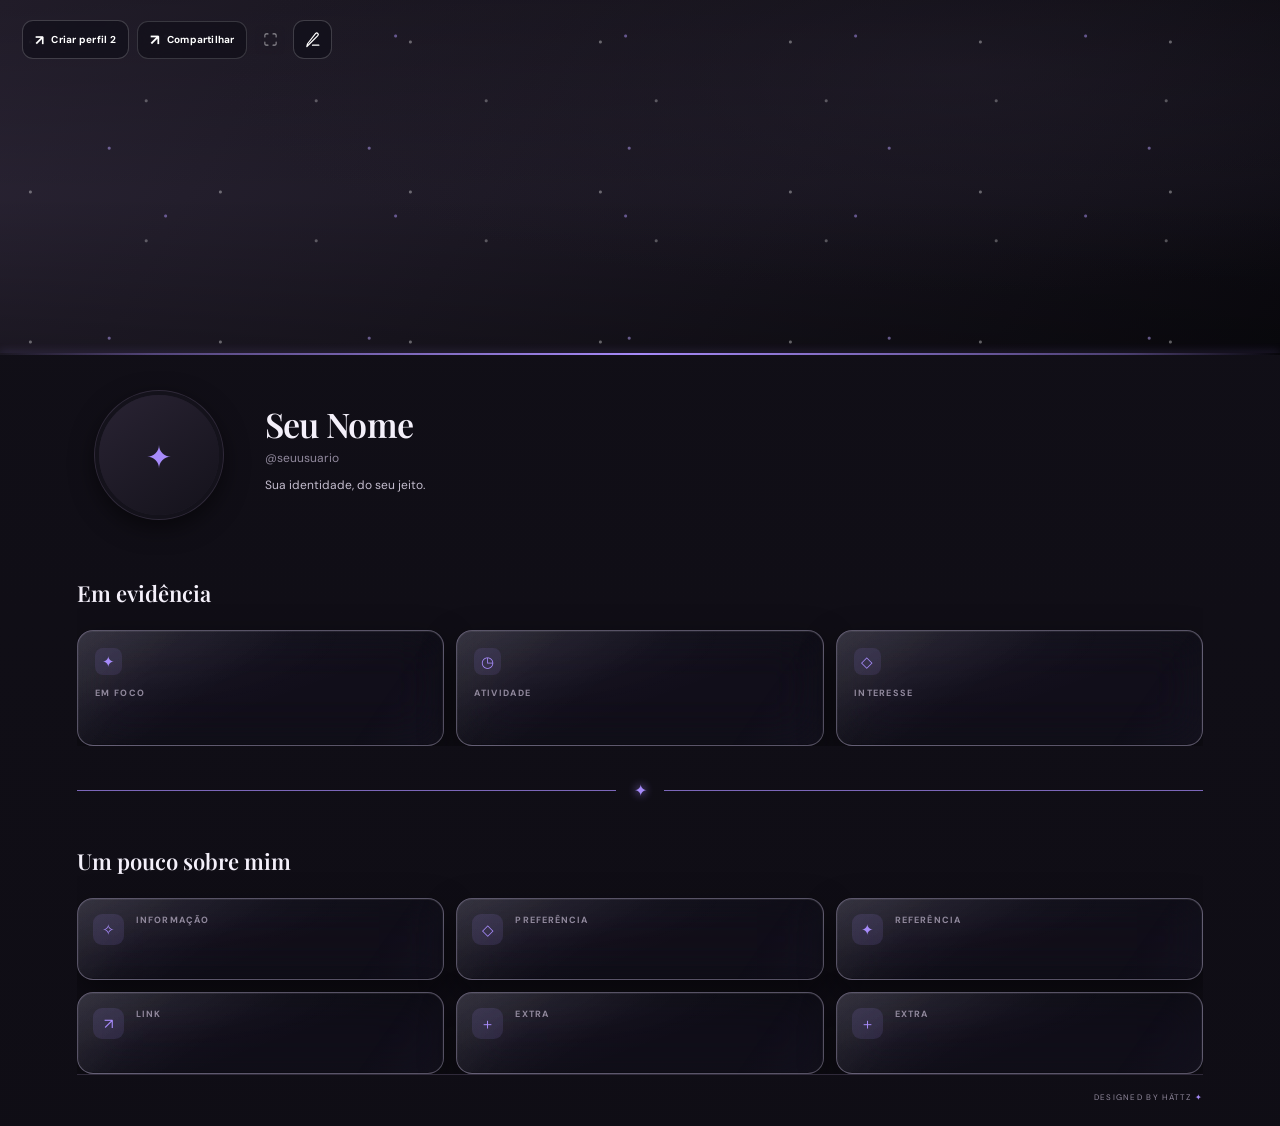
==== index.html @ 9074a5d3 "Wire global maintenance screen into site" ====
<!DOCTYPE html>
<html lang="pt-BR">
<head>
  <meta charset="UTF-8">
  <meta name="viewport" content="width=device-width, initial-scale=1.0">
  <meta name="theme-color" content="#0b0a10">
  <script>document.documentElement.classList.add("hattz-maintenance-checking");</script>
  <style>html.hattz-maintenance-checking body{visibility:hidden!important}</style>
  <title>Hättz — Personal Space</title>

  <link rel="preconnect" href="https://fonts.googleapis.com">
  <link rel="preconnect" href="https://fonts.gstatic.com" crossorigin>
  <link href="https://fonts.googleapis.com/css2?family=Cinzel:wght@400;500;600;700&family=Cormorant+Garamond:wght@400;500;600;700&family=DM+Sans:wght@400;500;600;700&family=Lora:wght@400;500;600;700&family=Manrope:wght@400;500;600;700;800&family=Montserrat:wght@400;500;600;700&family=Playfair+Display:wght@500;600;700&family=Space+Grotesk:wght@400;500;600;700&display=swap" rel="stylesheet">

  <link rel="stylesheet" href="style.css">
</head>

<body>
  <div class="site-background" aria-hidden="true">
    <img id="backgroundImage" alt="" hidden>
    <video id="backgroundVideo" muted loop playsinline hidden preload="none"></video>
    <div class="site-background-overlay"></div>
  </div>
  <main class="page">
    <section class="profile-card">
      <div class="card-background" aria-hidden="true">
        <img id="cardBackgroundImage" alt="" hidden>
        <video id="cardBackgroundVideo" muted loop playsinline hidden preload="none"></video>
        <div class="card-background-overlay"></div>
      </div>

      <header class="banner">
        <img id="bannerImage" class="banner-media" alt="" hidden>
        <video id="bannerVideo" class="banner-media" muted loop playsinline hidden preload="none"></video>
        <div class="banner-overlay"></div>

        <div class="banner-actions">
          <div class="banner-heading" id="bannerHeading">
            <span class="banner-title" id="bannerTitle"></span>
            <span class="banner-subtitle" id="bannerSubtitle" hidden></span>
          </div>
          <div class="banner-tool-actions">
            <button class="profile-switch-button" id="openOtherProfile" type="button" title="Abrir o outro perfil em uma nova aba">
              <span class="profile-switch-icon" aria-hidden="true">↗</span>
              <span id="openOtherProfileLabel">Criar perfil 2</span>
            </button>
            <button class="share-profile-button" id="openShareManager" type="button" title="Compartilhar ou abrir perfil por código">
              <span aria-hidden="true">↗</span><span>Compartilhar</span>
            </button>
            <button class="icon-button capture-mode-button" id="toggleCaptureMode" type="button" aria-label="Ativar modo captura" aria-pressed="false" title="Modo captura">
              <svg viewBox="0 0 24 24" aria-hidden="true">
                <path d="M8 3H5a2 2 0 0 0-2 2v3M16 3h3a2 2 0 0 1 2 2v3M21 16v3a2 2 0 0 1-2 2h-3M3 16v3a2 2 0 0 0 2 2h3"></path>
              </svg>
            </button>
            <button class="icon-button" id="openEditor" aria-label="Editar perfil" title="Personalizar perfil">
              <svg viewBox="0 0 24 24" aria-hidden="true">
                <path d="M12 20h9"></path>
                <path d="M16.5 3.5a2.1 2.1 0 0 1 3 3L8 18l-4 4 1-4Z"></path>
              </svg>
            </button>
          </div>
        </div>
      </header>

      <div class="profile-content">

        <section class="identity-section">
          <div class="avatar-area">
            <div class="avatar-frame" id="avatarFrame" aria-hidden="true"></div>

            <div class="avatar-photo">
              <img id="avatarImage" alt="Avatar" decoding="async" hidden>
              <video id="avatarVideo" muted loop playsinline hidden preload="none"></video>
              <div class="avatar-placeholder" id="avatarPlaceholder">
                <span>✦</span>
              </div>
            </div>
          </div>

          <div class="identity-info">
            <div class="name-line">
              <h1 id="profileName">Seu Nome</h1>

              <span class="verified-badge" id="verifiedBadge" title="Perfil verificado" aria-label="Perfil verificado" hidden>
                <svg viewBox="0 0 24 24" aria-hidden="true" focusable="false">
                  <path class="verified-seal" d="M12 1.6 14.25 3l2.62-.48 1.35 2.3 2.55.8.1 2.66 1.73 2.02-1.17 2.4.62 2.6-2.25 1.42-.98 2.47-2.65-.05L12 20.7l-2.17-1.56-2.65.05-.98-2.47-2.25-1.42.62-2.6-1.17-2.4 1.73-2.02.1-2.66 2.55-.8 1.35-2.3L11.75 3 12 1.6Z" />
                  <path class="verified-check" d="m8.1 11.9 2.55 2.55 5.35-5.4" />
                </svg>
              </span>
            </div>

            <div class="profile-meta"><p class="username" id="profileUsername">@seuusuario</p><span class="role-chip-list" id="profileRole" hidden></span></div>
            <p class="bio" id="profileBio">Sua identidade, do seu jeito.</p>
            <div class="badges" id="badges"></div>
          </div>
        </section>

        <section class="content-section" id="statsSection">
          <div class="section-heading">
            <div>
              <h2 id="statsSectionTitle">Em evidência</h2>
              <p class="section-description" id="statsSectionDescription"></p>
            </div>
          </div>

          <div class="stats-grid" id="statsGrid"></div>
        </section>

        <div class="profile-divider divider-ornamental" id="profileDivider" aria-hidden="true"><span>✦</span></div>

        <section class="content-section" id="detailsSection">
          <div class="section-heading">
            <div>
              <h2 id="detailsSectionTitle">Um pouco sobre mim</h2>
              <p class="section-description" id="detailsSectionDescription"></p>
            </div>
          </div>

          <div class="details-grid" id="detailsGrid"></div>
        </section>

        <section class="music-player is-floating" id="profileMusic" hidden aria-label="Player compacto de música e vídeo" title="Arraste a faixa para mover e o canto inferior direito para redimensionar">
          <div class="music-bar-visual" aria-hidden="true">
            <img id="musicBarBackgroundImage" alt="" hidden>
            <video id="musicBarBackgroundVideo" muted loop playsinline preload="none" hidden></video>
            <div class="music-bar-visual-overlay"></div>
          </div>
          <div class="music-player-top">
            <span class="music-note-icon" aria-hidden="true">♫</span>
            <div class="music-info">
              <strong id="musicTrackName">Minha música</strong>
              <span class="music-time" id="musicTime">0:00 / 0:00</span>
            </div>
            <button class="music-play" id="musicToggle" type="button" aria-label="Reproduzir ou pausar" title="Reproduzir">▶</button>
            <button class="music-dock" id="dockMusic" type="button" aria-label="Mover player para o fim do perfil" title="Mover para o fim do perfil">⌄</button>
          </div>
          <div class="music-progress" aria-hidden="true"><span id="musicProgressFill"></span></div>
          <audio id="profileAudio" loop preload="metadata" hidden></audio>
          <video id="profileVideo" class="music-source-video" playsinline loop preload="metadata" hidden></video>
          <div class="music-legacy-cover" hidden>
            <img id="musicCoverImage" alt="Capa da mídia" hidden>
            <span id="musicCoverFallback" aria-hidden="true">♫</span>
            <span id="musicCoverName"></span>
          </div>
        </section>

        <footer class="profile-footer">
          <span id="footerText"></span>
          <span class="footer-signature">DESIGNED BY HÄTTZ <i>✦</i></span>
        </footer>
      </div>
    </section>

    <p class="page-caption">Um espaço pessoal. Uma identidade única.</p>
  </main>

  <button class="capture-exit-button" id="exitCaptureMode" type="button" aria-label="Sair do modo captura" title="Sair do modo captura · Esc">
    <svg viewBox="0 0 24 24" aria-hidden="true">
      <path d="M8 3H5a2 2 0 0 0-2 2v3M16 3h3a2 2 0 0 1 2 2v3M21 16v3a2 2 0 0 1-2 2h-3M3 16v3a2 2 0 0 0 2 2h3"></path>
    </svg>
  </button>

  <div class="toast" id="toast"></div>

  <div class="modal-backdrop" id="editorModal" aria-hidden="true">
    <section class="editor-modal" role="dialog" aria-modal="true" aria-labelledby="editorTitle">

      <header class="modal-header">
        <div>
          <h2 id="editorTitle">Hättz Studio</h2>
          <span class="owner-mark" title="Proprietário do perfil">OWNER · HÄTTZ</span>
        </div>
        <button class="close-button" id="closeEditor" aria-label="Fechar">×</button>
      </header>

      <nav class="editor-tabs">
        <button class="tab-button active" data-tab="identity">Perfil</button>
        <button class="tab-button" data-tab="media">Mídia</button>
        <button class="tab-button" data-tab="design">Design</button>
        <button class="tab-button" data-tab="content">Conteúdo</button>
      </nav>

      <div class="modal-body">

        <section class="tab-panel active" id="tab-identity">
          <div class="field-group">
            <label for="editName">Nome</label>
            <input class="text-input" id="editName" maxlength="45" placeholder="Seu nome">
          </div>
          <div class="field-group banner-heading-editor">
            <label>Texto do banner</label>
            <label class="switch-row">
              <span>
                <strong>Mostrar texto no banner</strong>
              </span>
              <input type="checkbox" id="bannerHeadingVisible">
              <span class="switch"></span>
            </label>
            <label for="editBannerTitle">Título</label>
            <input class="text-input" id="editBannerTitle" maxlength="42" placeholder="Título do banner">
            <label for="editBannerSubtitle">Subtítulo</label>
            <input class="text-input" id="editBannerSubtitle" maxlength="90" placeholder="Ex.: Uma identidade única">
          </div>

          <div class="field-group">
            <label for="editUsername">Usuário</label>
            <input class="text-input" id="editUsername" maxlength="30" placeholder="seuusuario">
          </div>

          <div class="field-group">
            <label for="editRole">Cargo principal</label>
            <select class="text-input" id="editRole">
              <option value="">Nenhum cargo</option>
              <option value="MEMBRO">Membro</option>
              <option value="VIP">VIP</option>
              <option value="APOIADOR">Apoiador</option>
              <option value="PARCEIRO">Parceiro</option>
              <option value="INFLUENCIADOR">Influenciador</option>
              <option value="VETERANO">Veterano</option>
              <option value="STREAMER">Streamer</option>
              <option value="OWNER" data-reserved-role>OWNER</option>
              <option value="DEV" data-reserved-role>DEV</option>
              <option value="FOUNDER" data-reserved-role>FOUNDER</option>
              <option value="CREATOR" data-reserved-role>CREATOR</option>
            </select>
            <small class="field-hint">Escolha um cargo fixo. Cargos privados aparecem somente nos perfis oficiais.</small>
          </div>

          <div class="field-group">
            <label for="editBio">Descrição</label>
            <textarea class="text-input" id="editBio" rows="3" maxlength="180" placeholder="Escreva uma descrição..."></textarea>
          </div>

          <label class="switch-row">
            <span>
              <strong>Selo de verificação</strong>
            </span>
            <input type="checkbox" id="editVerified">
            <span class="switch"></span>
          </label>
          <div class="field-group verified-color-field">
            <label for="verifiedColor">Cor do selo verificado</label>
            <div class="color-input-row">
              <input type="color" id="verifiedColor" value="#729cff" aria-label="Escolher cor do selo verificado">
              <span class="field-hint">Personalize a cor do símbolo ao lado do nome.</span>
            </div>
            <button class="text-button field-reset-button" id="resetVerifiedColor" type="button">Restaurar cor original</button>
          </div>

          <div class="field-group">
            <label for="editBadges">Tags do perfil</label>
            <input class="text-input" id="editBadges" placeholder="Selecione as tags abaixo" aria-describedby="badgeHint">
            <small class="field-hint" id="badgeHint">Escolha quantas quiser. As tags selecionadas aparecem no perfil e são salvas junto com ele.</small>
            <div class="badge-library" id="badgeLibrary" aria-label="Biblioteca de insígnias"></div>
          </div>

          <div class="field-group">
            <label for="editFooter">Texto do rodapé</label>
            <input class="text-input" id="editFooter" maxlength="90" placeholder="Opcional">
          </div>
        </section>

        <section class="tab-panel" id="tab-media">
          <div class="field-group">
            <label>Avatar</label>
            <label class="upload-box" for="avatarUpload">
              <span class="upload-symbol">＋</span>
              <span><strong>Escolher imagem ou vídeo</strong></span>
            </label>
            <input type="file" id="avatarUpload" accept="image/png,image/jpeg,image/gif,image/webp,image/apng,image/avif,image/svg+xml,image/bmp,video/mp4,video/webm,video/quicktime,video/ogg,video/x-m4v" hidden>
            <div class="crop-editor" data-crop="avatar">
              <div class="crop-editor-heading">
                <strong>Enquadramento</strong>
                <span>A moldura clara marca exatamente o recorte que aparecerá no perfil</span>
              </div>
              <div class="crop-preview crop-preview-avatar">
                <img id="avatarCropPreview" alt="Prévia do enquadramento de avatar" hidden>
                <video id="avatarCropPreviewVideo" muted playsinline loop hidden></video>
                <div class="crop-preview-empty" id="avatarCropEmpty">Adicione uma mídia para ajustar</div>
                <div class="crop-safe-window"></div>
              </div>
              <div class="crop-controls">
                <label class="range-field">
                  <span class="range-heading"><span>Horizontal</span><output id="avatarCropXValue">50%</output></span>
                  <input class="range-input crop-range" type="range" id="avatarCropX" min="0" max="100" value="50">
                </label>
                <label class="range-field">
                  <span class="range-heading"><span>Vertical</span><output id="avatarCropYValue">50%</output></span>
                  <input class="range-input crop-range" type="range" id="avatarCropY" min="0" max="100" value="50">
                </label>
                <label class="range-field">
                  <span class="range-heading"><span>Zoom</span><output id="avatarCropZoomValue">100%</output></span>
                  <input class="range-input crop-range" type="range" id="avatarCropZoom" min="100" max="250" step="1" value="100">
                </label>
              </div>
              <button class="text-button crop-reset" type="button" data-crop-reset="avatar">Centralizar enquadramento</button>
            </div>
            <button class="text-button danger" id="removeAvatar">Remover avatar</button>
            <label class="switch-row">
              <span><strong>Pausar vídeo do avatar</strong></span>
              <input type="checkbox" id="pauseAvatar">
              <span class="switch"></span>
            </label>
          </div>

          <div class="field-group">
            <label>Banner</label>
            <label class="upload-box" for="bannerUpload">
              <span class="upload-symbol">＋</span>
              <span><strong>Escolher imagem ou vídeo</strong></span>
            </label>
            <input type="file" id="bannerUpload" accept="image/png,image/jpeg,image/gif,image/webp,image/apng,image/avif,image/svg+xml,image/bmp,video/mp4,video/webm,video/quicktime,video/ogg,video/x-m4v" hidden>
            <div class="crop-editor" data-crop="banner">
              <div class="crop-editor-heading">
                <strong>Enquadramento</strong>
                <span>A moldura clara marca exatamente o recorte que aparecerá no perfil</span>
              </div>
              <div class="crop-preview crop-preview-banner">
                <img id="bannerCropPreview" alt="Prévia do enquadramento de banner" hidden>
                <video id="bannerCropPreviewVideo" muted playsinline loop hidden></video>
                <div class="crop-preview-empty" id="bannerCropEmpty">Adicione uma mídia para ajustar</div>
                <div class="crop-safe-window"></div>
              </div>
              <div class="crop-controls">
                <label class="range-field">
                  <span class="range-heading"><span>Horizontal</span><output id="bannerCropXValue">50%</output></span>
                  <input class="range-input crop-range" type="range" id="bannerCropX" min="0" max="100" value="50">
                </label>
                <label class="range-field">
                  <span class="range-heading"><span>Vertical</span><output id="bannerCropYValue">50%</output></span>
                  <input class="range-input crop-range" type="range" id="bannerCropY" min="0" max="100" value="50">
                </label>
                <label class="range-field">
                  <span class="range-heading"><span>Zoom</span><output id="bannerCropZoomValue">100%</output></span>
                  <input class="range-input crop-range" type="range" id="bannerCropZoom" min="100" max="250" step="1" value="100">
                </label>
              </div>
              <button class="text-button crop-reset" type="button" data-crop-reset="banner">Centralizar enquadramento</button>
            </div>
            <button class="text-button danger" id="removeBanner">Remover banner</button>
            <label class="switch-row">
              <span><strong>Pausar banner</strong></span>
              <input type="checkbox" id="pauseBanner">
              <span class="switch"></span>
            </label>
            <div class="banner-adjustments">
              <div class="range-field">
                <div class="range-heading"><label for="bannerHeight">Altura da área visível</label><output id="bannerHeightValue">355 px</output></div>
                <input class="range-input" type="range" id="bannerHeight" min="240" max="620" step="5" value="355">
                <button class="text-button field-reset-button" type="button" data-reset-setting="bannerHeight">Restaurar altura original</button>
              </div>
            </div>
            <div class="range-field media-opacity-field">
              <div class="range-heading"><label for="bannerOpacity">Opacidade da mídia</label><output id="bannerOpacityValue">100%</output></div>
              <input class="range-input" type="range" id="bannerOpacity" min="0" max="100" value="100">
              <button class="text-button field-reset-button" type="button" data-reset-setting="bannerOpacity">Restaurar opacidade original</button>
            </div>
          </div>

          <div class="field-group">
            <label>Fundo do cartão de perfil</label>
            <label class="upload-box" for="cardBackgroundUpload">
              <span class="upload-symbol">＋</span>
              <span><strong>Escolher imagem ou vídeo</strong></span>
            </label>
            <input type="file" id="cardBackgroundUpload" accept="image/png,image/jpeg,image/gif,image/webp,image/apng,image/avif,image/svg+xml,image/bmp,video/mp4,video/webm,video/quicktime,video/ogg,video/x-m4v" hidden>
            <div class="crop-editor" data-crop="cardBackground">
              <div class="crop-editor-heading">
                <strong>Enquadramento</strong>
                <span>A moldura clara marca exatamente o recorte que aparecerá no perfil</span>
              </div>
              <div class="crop-preview crop-preview-cardBackground">
                <img id="cardBackgroundCropPreview" alt="Prévia do enquadramento de fundo do cartão" hidden>
                <video id="cardBackgroundCropPreviewVideo" muted playsinline loop hidden></video>
                <div class="crop-preview-empty" id="cardBackgroundCropEmpty">Adicione uma mídia para ajustar</div>
                <div class="crop-safe-window"></div>
              </div>
              <div class="crop-controls">
                <label class="range-field">
                  <span class="range-heading"><span>Horizontal</span><output id="cardBackgroundCropXValue">50%</output></span>
                  <input class="range-input crop-range" type="range" id="cardBackgroundCropX" min="0" max="100" value="50">
                </label>
                <label class="range-field">
                  <span class="range-heading"><span>Vertical</span><output id="cardBackgroundCropYValue">50%</output></span>
                  <input class="range-input crop-range" type="range" id="cardBackgroundCropY" min="0" max="100" value="50">
                </label>
                <label class="range-field">
                  <span class="range-heading"><span>Zoom</span><output id="cardBackgroundCropZoomValue">100%</output></span>
                  <input class="range-input crop-range" type="range" id="cardBackgroundCropZoom" min="100" max="250" step="1" value="100">
                </label>
              </div>
              <button class="text-button crop-reset" type="button" data-crop-reset="cardBackground">Centralizar enquadramento</button>
            </div>
            <button class="text-button danger" id="removeCardBackground">Remover fundo do cartão</button>
            <label class="switch-row">
              <span><strong>Pausar fundo do cartão</strong></span>
              <input type="checkbox" id="pauseCardBackground">
              <span class="switch"></span>
            </label>
            <div class="range-field media-opacity-field">
              <div class="range-heading"><label for="cardBackgroundOpacity">Opacidade da mídia</label><output id="cardBackgroundOpacityValue">100%</output></div>
              <input class="range-input" type="range" id="cardBackgroundOpacity" min="0" max="100" value="100">
              <button class="text-button field-reset-button" type="button" data-reset-setting="cardBackgroundOpacity">Restaurar opacidade original</button>
            </div>
          </div>

          <div class="field-group">
            <label>Fundo da página</label>
            <label class="upload-box" for="backgroundUpload">
              <span class="upload-symbol">＋</span>
              <span><strong>Escolher imagem, GIF ou vídeo para a página</strong></span>
            </label>
            <input type="file" id="backgroundUpload" accept="image/png,image/jpeg,image/gif,image/webp,image/apng,image/avif,image/svg+xml,image/bmp,video/mp4,video/webm,video/quicktime,video/ogg,video/x-m4v" hidden>
            <div class="crop-editor" data-crop="background">
              <div class="crop-editor-heading">
                <strong>Enquadramento</strong>
                <span>A moldura clara marca exatamente o recorte que aparecerá no perfil</span>
              </div>
              <div class="crop-preview crop-preview-background">
                <img id="backgroundCropPreview" alt="Prévia do enquadramento de fundo da página" hidden>
                <video id="backgroundCropPreviewVideo" muted playsinline loop hidden></video>
                <div class="crop-preview-empty" id="backgroundCropEmpty">Adicione uma mídia para ajustar</div>
                <div class="crop-safe-window"></div>
              </div>
              <div class="crop-controls">
                <label class="range-field">
                  <span class="range-heading"><span>Horizontal</span><output id="backgroundCropXValue">50%</output></span>
                  <input class="range-input crop-range" type="range" id="backgroundCropX" min="0" max="100" value="50">
                </label>
                <label class="range-field">
                  <span class="range-heading"><span>Vertical</span><output id="backgroundCropYValue">50%</output></span>
                  <input class="range-input crop-range" type="range" id="backgroundCropY" min="0" max="100" value="50">
                </label>
                <label class="range-field">
                  <span class="range-heading"><span>Zoom</span><output id="backgroundCropZoomValue">100%</output></span>
                  <input class="range-input crop-range" type="range" id="backgroundCropZoom" min="100" max="250" step="1" value="100">
                </label>
              </div>
              <button class="text-button crop-reset" type="button" data-crop-reset="background">Centralizar enquadramento</button>
            </div>
            <button class="text-button danger" id="removeBackground">Remover fundo animado</button>
            <label class="switch-row">
              <span><strong>Pausar fundo da página</strong></span>
              <input type="checkbox" id="pauseBackground">
              <span class="switch"></span>
            </label>
            <div class="range-field media-opacity-field">
              <div class="range-heading"><label for="backgroundOpacity">Opacidade da mídia</label><output id="backgroundOpacityValue">34%</output></div>
              <input class="range-input" type="range" id="backgroundOpacity" min="0" max="100" value="34">
              <button class="text-button field-reset-button" type="button" data-reset-setting="backgroundOpacity">Restaurar opacidade original</button>
            </div>
          </div>

          <label class="switch-row">
            <span>
              <strong>Reproduzir vídeos automaticamente</strong>
            </span>
            <input type="checkbox" id="animateMedia" checked>
            <span class="switch"></span>
          </label>

          <div class="field-group">
            <label for="avatarFrameSelect">Estilo da moldura</label>
            <select class="text-input" id="avatarFrameSelect">
              <option value="none">Sem moldura</option>
              <optgroup label="Clássicas e ornamentais">
                <option value="celestial">Celestial</option>
                <option value="gothic">Gótica</option>
                <option value="royal">Real</option>
                <option value="floral">Floral</option>
                <option value="ornate">Ornamental</option>
                <option value="dark">Dark</option>
                <option value="halo">Halo</option>
                <option value="vintage">Vintage</option>
              </optgroup>
            </select>
            <label for="frameRarity" class="sub-field-label">Raridade visual</label>
            <select class="text-input" id="frameRarity">
              <option value="none">Sem raridade</option>
              <option value="common">Common</option>
              <option value="rare">Rare</option>
              <option value="epic">Epic</option>
              <option value="legendary">Legendary</option>
            </select>
            <label class="switch-row frame-color-toggle">
              <span><strong>Cor personalizada</strong></span>
              <input type="checkbox" id="customFrameColorEnabled">
              <span class="switch"></span>
            </label>
            <label class="frame-color-picker" for="customFrameColor">
              <span>Escolher cor da moldura</span>
              <input type="color" id="customFrameColor" value="#a78bfa">
            </label>
            <button class="text-button field-reset-button" id="resetFrameAppearance" type="button">Restaurar moldura e cor originais</button>
          </div>

          <label class="switch-row">
            <span><strong>Efeitos de perfil</strong></span>
            <input type="checkbox" id="profileEffects" checked>
            <span class="switch"></span>
          </label>

          <div class="field-group music-settings">
            <label>Música e vídeo do perfil</label>
            <label class="upload-box" for="musicUpload">
              <span class="upload-symbol">♫</span>
              <span><strong>Selecionar arquivo de áudio</strong><small>MP3, WAV, OGG, M4A, AAC e FLAC</small></span>
            </label>
            <input type="file" id="musicUpload" accept="audio/*,.mp3,.wav,.ogg,.m4a,.aac,.flac,.opus" hidden>
            <label class="upload-box" for="musicVideoUpload">
              <span class="upload-symbol">▣</span>
              <span><strong>Selecionar vídeo</strong><small>MP4, WebM, MOV e OGG vídeo (conforme o navegador)</small></span>
            </label>
            <input type="file" id="musicVideoUpload" accept="video/mp4,video/webm,video/quicktime,video/ogg,.mp4,.webm,.mov,.ogv,.m4v" hidden>
            <label class="upload-box music-bar-background-upload" for="musicBarBackgroundUpload">
              <span class="upload-symbol">▧</span>
              <span><strong>Personalizar o fundo da faixa</strong><small>Imagem, GIF, WebP ou vídeo em loop</small></span>
            </label>
            <input type="file" id="musicBarBackgroundUpload" accept="image/*,video/mp4,video/webm,video/quicktime,video/ogg,.gif,.webp,.mp4,.webm,.mov,.ogv" hidden>
            <p class="field-hint">Esse fundo é uma camada decorativa independente: trocar imagem, GIF ou vídeo aqui não substitui nem pausa a música principal.</p>
            <button class="text-button danger" id="removeMusicBarBackground" type="button">Remover fundo da faixa</button>
            <div class="crop-editor" data-crop="musicBarBackground">
              <div class="crop-editor-heading">
                <strong>Enquadramento do fundo da faixa</strong>
                <span>Ajuste qual parte da imagem, GIF ou vídeo aparece na janela flutuante</span>
              </div>
              <div class="crop-preview crop-preview-musicBarBackground">
                <img id="musicBarBackgroundCropPreview" alt="Prévia do enquadramento do fundo da faixa" hidden>
                <video id="musicBarBackgroundCropPreviewVideo" muted playsinline loop hidden></video>
                <div class="crop-preview-empty" id="musicBarBackgroundCropEmpty">Adicione uma mídia para ajustar</div>
                <div class="crop-safe-window"></div>
              </div>
              <div class="crop-controls">
                <label class="range-field">
                  <span class="range-heading"><span>Horizontal</span><output id="musicBarBackgroundCropXValue">50%</output></span>
                  <input class="range-input crop-range" type="range" id="musicBarBackgroundCropX" min="0" max="100" value="50">
                </label>
                <label class="range-field">
                  <span class="range-heading"><span>Vertical</span><output id="musicBarBackgroundCropYValue">50%</output></span>
                  <input class="range-input crop-range" type="range" id="musicBarBackgroundCropY" min="0" max="100" value="50">
                </label>
                <label class="range-field">
                  <span class="range-heading"><span>Zoom</span><output id="musicBarBackgroundCropZoomValue">100%</output></span>
                  <input class="range-input crop-range" type="range" id="musicBarBackgroundCropZoom" min="100" max="300" step="1" value="100">
                </label>
              </div>
              <button class="text-button crop-reset" type="button" data-crop-reset="musicBarBackground">Restaurar enquadramento original</button>
            </div>
            <div class="range-field media-opacity-field">
              <div class="range-heading"><label for="musicBarBackgroundOpacity">Opacidade do fundo da faixa</label><output id="musicBarBackgroundOpacityValue">24%</output></div>
              <input class="range-input" type="range" id="musicBarBackgroundOpacity" min="0" max="100" value="24">
              <button class="text-button field-reset-button" type="button" data-reset-setting="musicBarBackgroundOpacity">Restaurar opacidade original</button>
            </div>
            <div class="player-window-controls">
              <div class="range-field">
                <label class="range-heading" for="musicPlayerWidth"><span>Largura da janela</span><output id="musicPlayerWidthValue">360 px</output></label>
                <input class="range-input" type="range" id="musicPlayerWidth" min="220" max="620" step="10" value="360">
                <button class="text-button field-reset-button" type="button" data-reset-setting="musicPlayerWidth">Restaurar largura</button>
              </div>
              <div class="range-field">
                <label class="range-heading" for="musicPlayerHeight"><span>Altura da janela</span><output id="musicPlayerHeightValue">64 px</output></label>
                <input class="range-input" type="range" id="musicPlayerHeight" min="56" max="220" step="2" value="64">
                <button class="text-button field-reset-button" type="button" data-reset-setting="musicPlayerHeight">Restaurar altura</button>
              </div>
              <p class="field-hint">Também pode arrastar a faixa para reposicionar e usar o canto inferior direito para redimensionar no computador.</p>
              <div class="player-placement-actions">
                <button class="text-button" id="resetMusicPlayerPlacement" type="button">Restaurar posição e tamanho da janela</button>
              </div>
            </div>
            <p class="field-hint" id="musicBarBackgroundName">Nenhum fundo personalizado selecionado.</p>
            <p class="field-hint" id="musicLocalStatus">Os arquivos ficam salvos somente neste navegador. A reprodução é em loop; use a faixa flutuante para controlar a mídia.</p>
            <a class="text-button music-external-link" href="https://savetheclip.app/pt/download-video-from-link" target="_blank" rel="noopener noreferrer">↗ Abrir conversor externo de links (MP4 / MP3)</a>
            <p class="field-hint">O conversor abre em outra aba. Use apenas conteúdo que você tenha direito ou autorização para salvar.</p>
            <div class="music-actions">
              <button class="text-button" id="previewMusic" type="button">Reproduzir / pausar</button>
              <button class="text-button" id="downloadMusic" type="button" disabled>Baixar arquivo original</button>
              <button class="text-button danger" id="removeMusic" type="button">Remover mídia</button>
            </div>
            <label class="range-label" for="musicVolume">Volume <span id="musicVolumeValue">12%</span></label>
            <input type="range" id="musicVolume" min="0" max="100" value="12">
            <button class="text-button field-reset-button" type="button" data-reset-setting="volume">Restaurar volume original</button>
          </div>
        </section>

        <section class="tab-panel" id="tab-design">
          <div class="field-group appearance-reset-group">
            <strong>Restaurar personalizações</strong>
            <p class="field-hint">Volta cores, transparências, enquadramentos, molduras, divisórias, tipografia e posição/tamanho do player ao padrão, sem apagar seus arquivos, nome ou conteúdo.</p>
            <button class="text-button danger" id="resetAppearance" type="button">Restaurar todo o visual original</button>
          </div>
          <div class="field-group">
            <label>Temas prontos</label>
            <div class="theme-grid">
              <button class="theme-option" data-theme="dark" type="button">
                <span class="theme-swatch" style="--swatch-bg:#0b0a10;--swatch-grad:#292333;--swatch-accent:#a78bfa"></span>
                <span>Obsidian</span>
              </button>
              <button class="theme-option" data-theme="midnight" type="button">
                <span class="theme-swatch" style="--swatch-bg:#080e19;--swatch-grad:#1b3150;--swatch-accent:#75b8f5"></span>
                <span>Midnight</span>
              </button>
              <button class="theme-option" data-theme="purple" type="button">
                <span class="theme-swatch" style="--swatch-bg:#100b18;--swatch-grad:#49345e;--swatch-accent:#c19bfa"></span>
                <span>Lavender</span>
              </button>
              <button class="theme-option" data-theme="gold" type="button">
                <span class="theme-swatch" style="--swatch-bg:#100d09;--swatch-grad:#59432b;--swatch-accent:#d6ae68"></span>
                <span>Royal</span>
              </button>
              <button class="theme-option" data-theme="crimson" type="button">
                <span class="theme-swatch" style="--swatch-bg:#16090e;--swatch-grad:#542033;--swatch-accent:#ef7899"></span>
                <span>Crimson</span>
              </button>
              <button class="theme-option" data-theme="ocean" type="button">
                <span class="theme-swatch" style="--swatch-bg:#061217;--swatch-grad:#164653;--swatch-accent:#54d6d0"></span>
                <span>Abyss</span>
              </button>
              <button class="theme-option" data-theme="forest" type="button">
                <span class="theme-swatch" style="--swatch-bg:#09130f;--swatch-grad:#244c39;--swatch-accent:#8bd6a4"></span>
                <span>Evergreen</span>
              </button>
              <button class="theme-option" data-theme="ice" type="button">
                <span class="theme-swatch" style="--swatch-bg:#0b121b;--swatch-grad:#2b4964;--swatch-accent:#9bd8ff"></span>
                <span>Glacier</span>
              </button>
              <button class="theme-option" data-theme="rose" type="button">
                <span class="theme-swatch" style="--swatch-bg:#170d14;--swatch-grad:#593044;--swatch-accent:#f0a3c7"></span>
                <span>Rosewood</span>
              </button>
              <button class="theme-option" data-theme="ember" type="button">
                <span class="theme-swatch" style="--swatch-bg:#17100b;--swatch-grad:#654027;--swatch-accent:#f3a45f"></span>
                <span>Ember</span>
              </button>
              <button class="theme-option" data-theme="mono" type="button">
                <span class="theme-swatch" style="--swatch-bg:#101010;--swatch-grad:#353535;--swatch-accent:#e5e5e5"></span>
                <span>Monochrome</span>
              </button>
              <button class="theme-option" data-theme="cyber" type="button">
                <span class="theme-swatch" style="--swatch-bg:#080b14;--swatch-grad:#202c4d;--swatch-accent:#68f0d2"></span>
                <span>Neon Circuit</span>
              </button>
              <button class="theme-option" data-theme="wine" type="button">
                <span class="theme-swatch" style="--swatch-bg:#160a12;--swatch-grad:#4d1d34;--swatch-accent:#d88ab2"></span>
                <span>Bordeaux</span>
              </button>
              <button class="theme-option" data-theme="sand" type="button">
                <span class="theme-swatch" style="--swatch-bg:#17130e;--swatch-grad:#594a35;--swatch-accent:#d9bd86"></span>
                <span>Desert</span>
              </button>
              <button class="theme-option" data-theme="amethyst" type="button">
                <span class="theme-swatch" style="--swatch-bg:#100b19;--swatch-grad:#382451;--swatch-accent:#ad8cff"></span>
                <span>Amethyst</span>
              </button>
              <button class="theme-option" data-theme="steel" type="button">
                <span class="theme-swatch" style="--swatch-bg:#0b1017;--swatch-grad:#303e50;--swatch-accent:#9eb8d6"></span>
                <span>Graphite Blue</span>
              </button>
              <button class="theme-option" data-theme="obsidianRose" type="button">
                <span class="theme-swatch" style="--swatch-bg:#120b10;--swatch-grad:#432331;--swatch-accent:#e6a0bd"></span>
                <span>Obsidian Rose</span>
              </button>
              <button class="theme-option" data-theme="silver" type="button">
                <span class="theme-swatch" style="--swatch-bg:#101216;--swatch-grad:#39404a;--swatch-accent:#c7d0dc"></span>
                <span>Silver</span>
              </button>
              <button class="theme-option" data-theme="violetNight" type="button">
                <span class="theme-swatch" style="--swatch-bg:#0d0917;--swatch-grad:#30204d;--swatch-accent:#b79cff"></span>
                <span>Violet Night</span>
              </button>
              <button class="theme-option" data-theme="arctic" type="button">
                <span class="theme-swatch" style="--swatch-bg:#07131a;--swatch-grad:#1b3b4c;--swatch-accent:#8de0ef"></span>
                <span>Arctic</span>
              </button>
              <button class="theme-option" data-theme="bloodMoon" type="button">
                <span class="theme-swatch" style="--swatch-bg:#15090b;--swatch-grad:#4c1b22;--swatch-accent:#e36d79"></span>
                <span>Blood Moon</span>
              </button>
              <button class="theme-option" data-theme="sage" type="button">
                <span class="theme-swatch" style="--swatch-bg:#0c120f;--swatch-grad:#2d4437;--swatch-accent:#a7c7a8"></span>
                <span>Sage</span>
              </button>
              <button class="theme-option" data-theme="bronze" type="button">
                <span class="theme-swatch" style="--swatch-bg:#15100b;--swatch-grad:#57402b;--swatch-accent:#d5a76b"></span>
                <span>Bronze</span>
              </button>
              <button class="theme-option" data-theme="ultramarine" type="button">
                <span class="theme-swatch" style="--swatch-bg:#080d1b;--swatch-grad:#202e5a;--swatch-accent:#8daaff"></span>
                <span>Ultramarine</span>
              </button>
            </div>
          </div>

          <div class="field-group theme-library-group">
            <label for="savedThemeSelect">Minha biblioteca de temas</label>
            <div class="theme-save-row">
              <input class="text-input" id="savedThemeName" maxlength="24" placeholder="Nome do tema">
              <button class="text-button" id="saveTheme">Salvar tema</button>
            </div>
            <div class="theme-save-row">
              <select class="text-input" id="savedThemeSelect"><option value="">Selecionar tema salvo</option></select>
              <button class="text-button" id="applySavedTheme">Aplicar</button>
              <button class="text-button danger" id="deleteSavedTheme">Excluir</button>
            </div>
          </div>

          <div class="field-group">
            <label>Personalizar cores</label>
            <div class="color-grid">
              <div class="color-setting"><label>Fundo <input type="color" id="colorBackground"></label><button class="mini-reset" type="button" data-reset-color="background" aria-label="Restaurar cor de fundo" title="Restaurar cor original">↺</button></div>
              <div class="color-setting"><label>Gradiente <input type="color" id="colorGradient"></label><button class="mini-reset" type="button" data-reset-color="gradient" aria-label="Restaurar cor do gradiente" title="Restaurar cor original">↺</button></div>
              <div class="color-setting"><label>Cards <input type="color" id="colorCard"></label><button class="mini-reset" type="button" data-reset-color="card" aria-label="Restaurar cor dos cards" title="Restaurar cor original">↺</button></div>
              <div class="color-setting"><label>Destaque <input type="color" id="colorAccent"></label><button class="mini-reset" type="button" data-reset-color="accent" aria-label="Restaurar cor de destaque" title="Restaurar cor original">↺</button></div>
              <div class="color-setting"><label>Texto <input type="color" id="colorText"></label><button class="mini-reset" type="button" data-reset-color="text" aria-label="Restaurar cor do texto" title="Restaurar cor original">↺</button></div>
              <div class="color-setting"><label>Bordas <input type="color" id="colorBorder"></label><button class="mini-reset" type="button" data-reset-color="border" aria-label="Restaurar cor das bordas" title="Restaurar cor original">↺</button></div>
            </div>
            <div class="design-extra-grid">
              <div class="range-field"><label for="gradientIntensity">Intensidade do gradiente</label><input type="range" id="gradientIntensity" min="0" max="100" value="55"><button class="text-button field-reset-button" type="button" data-reset-setting="gradientIntensity">Restaurar</button></div>
              <div class="range-field"><label for="cardRadius">Arredondamento dos cards</label><input type="range" id="cardRadius" min="8" max="32" value="18"><button class="text-button field-reset-button" type="button" data-reset-setting="cardRadius">Restaurar</button></div>
            </div>
            <button class="primary-button full-button" id="applyCustomTheme">Aplicar cores</button>
            <button class="text-button field-reset-button" id="resetThemeColors" type="button">Restaurar as seis cores originais</button>
          </div>

          <section class="field-group card-lab" aria-labelledby="cardLabTitle">
            <div class="card-lab-heading">
              <div>
                <span class="card-lab-kicker">HÄTTZ STUDIO · DESIGN LAB</span>
                <h3 id="cardLabTitle">Card Lab <span>Liquid Glass</span></h3>
                <p>Crie cartões translúcidos com profundidade, brilho e reflexos. Ajuste tudo globalmente ou personalize um cartão.</p>
              </div>
              <span class="card-lab-icon" aria-hidden="true">◇</span>
            </div>
            <label for="cardLabTarget">Aplicar ajustes em</label>
            <select class="text-input" id="cardLabTarget"><option value="global">Todos os cartões · Global</option></select>
            <label for="cardGlassStyle">Módulo visual</label>
            <select class="text-input" id="cardGlassStyle">
              <option value="liquid-glass">Liquid Glass · Vidro líquido</option>
              <option value="metallic">Metallic · Metal acetinado</option>
              <option value="layered-depth">Layered Depth · Camadas profundas</option>
              <option value="liquid-chrome">Liquid Chrome · Cromo fluido</option>
              <option value="minimal-premium">Minimal Premium · Minimalista premium</option>
              <option value="soft-neumorphism">Soft Neumorphism · Relevo suave</option>
              <option value="holographic">Holographic · Holográfico</option>
            </select>
            <div class="card-lab-controls">
              <label class="range-field"><span class="range-heading"><span>Transparência</span><output id="cardGlassOpacityValue">18%</output></span><input class="range-input" type="range" id="cardGlassOpacity" min="0" max="85" value="18"></label>
              <label class="range-field"><span class="range-heading"><span>Desfoque · Blur</span><output id="cardGlassBlurValue">24 px</output></span><input class="range-input" type="range" id="cardGlassBlur" min="0" max="36" value="24"></label>
              <label class="range-field"><span class="range-heading"><span>Brilho</span><output id="cardGlassShineValue">4%</output></span><input class="range-input" type="range" id="cardGlassShine" min="0" max="100" value="4"></label>
              <label class="range-field"><span class="range-heading"><span>Reflexo</span><output id="cardGlassReflectionValue">5%</output></span><input class="range-input" type="range" id="cardGlassReflection" min="0" max="100" value="5"></label>
              <label class="range-field"><span class="range-heading"><span>Borda luminosa</span><output id="cardGlassBorderValue">30%</output></span><input class="range-input" type="range" id="cardGlassBorder" min="0" max="100" value="30"></label>
              <label class="range-field"><span class="range-heading"><span>Profundidade</span><output id="cardGlassShadowValue">34%</output></span><input class="range-input" type="range" id="cardGlassShadow" min="0" max="100" value="34"></label>
              <label class="range-field card-lab-radius"><span class="range-heading"><span>Arredondamento</span><output id="cardGlassRadiusValue">16 px</output></span><input class="range-input" type="range" id="cardGlassRadius" min="8" max="32" value="16"></label>
            </div>
            <div class="card-lab-actions"><button class="text-button" id="resetCardGlassTarget" type="button">Restaurar este ajuste</button><span>Prévia em tempo real · Salve para manter no perfil</span></div>
          </section>

          <div class="field-group divider-settings">
            <label>Divisória entre seções</label>
            <select class="text-input" id="dividerStyle">
              <option value="none">Sem divisória</option>
              <option value="minimal">Minimalista</option>
              <option value="double">Linha dupla</option>
              <option value="dotted">Pontilhada</option>
              <option value="ornamental">Ornamental</option>
              <option value="celestial">Celestial</option>
              <option value="gothic">Gótica</option>
              <option value="royal">Real</option>
            </select>
            <label class="switch-row">
              <span><strong>Personalizar cor da divisória</strong></span>
              <input type="checkbox" id="dividerCustomColorEnabled">
              <span class="switch"></span>
            </label>
            <label class="frame-color-picker" for="dividerColor">
              <span>Cor da linha</span>
              <input type="color" id="dividerColor" value="#a78bfa">
            </label>
            <button class="text-button field-reset-button" id="resetDividerAppearance" type="button">Restaurar divisória e cor originais</button>
          </div>

          <div class="field-group">
            <label for="fontFamily">Tipografia</label>
            <select class="text-input" id="fontFamily">
              <option value="DM Sans">DM Sans</option>
              <option value="Arial">Arial</option>
              <option value="Georgia">Georgia</option>
              <option value="Playfair Display">Playfair Display</option>
              <option value="Trebuchet MS">Trebuchet MS</option>
              <option value="Verdana">Verdana</option>
              <option value="Manrope">Manrope</option>
              <option value="Montserrat">Montserrat</option>
              <option value="Space Grotesk">Space Grotesk</option>
              <option value="Lora">Lora</option>
              <option value="Cormorant Garamond">Cormorant Garamond</option>
              <option value="Cinzel">Cinzel</option>
            </select>
            <button class="text-button field-reset-button" id="resetFont" type="button">Restaurar tipografia original</button>
          </div>
        </section>

        <section class="tab-panel" id="tab-content">
          <div class="field-group section-config">
            <label>Apresentação das seções</label>
            <div class="section-config-grid">
              <div class="field-group">
                <label for="editStatsTitle">Título da primeira seção</label>
                <input class="text-input" id="editStatsTitle" maxlength="28" placeholder="Em evidência">
                <label for="editStatsSubtitle">Subtítulo</label>
                <input class="text-input" id="editStatsSubtitle" maxlength="70" placeholder="Subtítulo (opcional)">
              </div>
              <div class="field-group">
                <label for="editDetailsTitle">Título da segunda seção</label>
                <input class="text-input" id="editDetailsTitle" maxlength="28" placeholder="Um pouco sobre mim">
                <label for="editDetailsSubtitle">Subtítulo</label>
                <input class="text-input" id="editDetailsSubtitle" maxlength="70" placeholder="Subtítulo (opcional)">
              </div>
            </div>
          </div>

          <div class="editor-section-title">
            <div>
              <h3>Itens em evidência</h3>
            </div>
            <button class="add-button" id="addStat">＋ Adicionar item</button>
          </div>

          <datalist id="statPresets">
            <option value="Em foco"></option><option value="Atividade"></option>
            <option value="Interesse"></option><option value="Personalizado"></option>
          </datalist>
          <div class="dynamic-editor" id="statsEditor"></div>

          <div class="editor-separator"></div>

          <div class="editor-section-title">
            <div>
              <h3>Informações do perfil</h3>
            </div>
            <button class="add-button" id="addDetail">＋ Adicionar detalhe</button>
          </div>

          <datalist id="detailPresets">
            <option value="Informação"></option><option value="Preferência"></option>
            <option value="Referência"></option><option value="Link"></option>
            <option value="Personalizado"></option>
          </datalist>
          <div class="dynamic-editor" id="detailsEditor"></div>

          <p class="editor-footnote">
            Você pode deixar os valores vazios. Os títulos continuam aparecendo no perfil.
          </p>
        </section>
      </div>

      <footer class="modal-footer">
        <div class="backup-actions">
          <button class="text-button" id="exportProfile">Exportar backup</button>
          <button class="text-button" id="importProfile">Importar backup</button>
          <input type="file" id="importProfileFile" accept="application/json,.json" hidden>
        </div>
        <div class="modal-main-actions">
          <button class="text-button danger" id="resetProfile">Restaurar padrão</button>
          <button class="primary-button save-button" id="saveProfile">Salvar alterações</button>
        </div>
      </footer>
    </section>
  </div>


  <div class="modal-backdrop share-modal-backdrop" id="shareModal" aria-hidden="true">
    <section class="share-modal" role="dialog" aria-modal="true" aria-labelledby="shareModalTitle">
      <header class="share-modal-header">
        <div>
          <span class="share-eyebrow">HÄTTZ SHARE</span>
          <h2 id="shareModalTitle">Compartilhar perfil</h2>
        </div>
        <button class="close-button" id="closeShareModal" type="button" aria-label="Fechar">×</button>
      </header>
      <div class="share-modal-body">
        <p class="share-intro">Publique uma cópia do perfil para que qualquer pessoa consiga visualizá-lo em outro navegador. O código público nunca permite editar.</p>
        <div class="share-api-status" id="shareApiStatus">Verificando configuração da API...</div>
        <button class="primary-button share-publish-button" id="publishProfileButton" type="button">Publicar / atualizar perfil</button>
        <p class="share-publish-status" id="sharePublishStatus" role="status" aria-live="polite">Seu perfil continua salvo localmente até ser publicado.</p>

        <div class="share-result-panel" id="shareResultPanel" hidden>
          <div class="share-field">
            <label for="shareCodeOutput">Código público</label>
            <div class="share-input-action">
              <input class="text-input" id="shareCodeOutput" type="text" readonly>
              <button class="secondary-button" id="copyShareCode" type="button">Copiar</button>
            </div>
          </div>
          <div class="share-field">
            <label for="shareLinkOutput">Link para abrir o perfil</label>
            <div class="share-input-action">
              <input class="text-input" id="shareLinkOutput" type="text" readonly>
              <button class="secondary-button" id="copyShareLink" type="button">Copiar</button>
            </div>
          </div>
          <div class="share-owner-panel" id="shareOwnerPanel" hidden>
            <label for="shareOwnerTokenOutput">Chave privada de edição</label>
            <div class="share-input-action">
              <input class="text-input" id="shareOwnerTokenOutput" type="password" readonly autocomplete="off">
              <button class="secondary-button" id="copyShareOwnerToken" type="button">Copiar chave</button>
            </div>
            <small>Guarde esta chave num local seguro. Ela é diferente do código público e é necessária para atualizar ou despublicar o perfil neste navegador.</small>
          </div>
          <button class="text-button danger share-unpublish" id="unpublishProfileButton" type="button">Despublicar perfil</button>
        </div>

        <div class="share-divider"><span>OU</span></div>
        <div class="share-field">
          <label for="shareLookupCode">Já tem um código de perfil?</label>
          <div class="share-input-action">
            <input class="text-input" id="shareLookupCode" type="text" maxlength="16" placeholder="HTZ-ABCDE-FGHIJ" autocomplete="off">
            <button class="secondary-button" id="openSharedProfile" type="button">Abrir</button>
          </div>
          <small>O perfil abre em uma nova aba, somente para visualização.</small>
        </div>
      </div>
    </section>
  </div>

  <script src="maintenance.js"></script>
  <script src="share-config.js"></script>
  <script src="script.js"></script>
</body>
</html>
---- style.css ----
:root {
  --background: #0b0a10;
  --gradient: #292333;
  --card: #14121b;
  --accent: #a78bfa;
  --text: #f4f0fa;
  --muted: #91899d;
  --border: #302a3a;
  --font: "DM Sans", sans-serif;

  --transition-fast: .2s ease;
  --transition-normal: .3s ease;
}

* {
  box-sizing: border-box;
  margin: 0;
  padding: 0;
}

body {
  min-height: 100vh;
  min-height: 100dvh;
  padding: 0;

  background:
    radial-gradient(
      ellipse at 50% 0%,
      color-mix(in srgb, var(--accent) 10%, transparent),
      transparent 43%
    ),
    var(--background);

  color: var(--text);
  font-family: var(--font);
  transition: background .25s, color .25s;
}

button,
input,
textarea,
select {
  font: inherit;
}

button {
  cursor: pointer;
}

[hidden] {
  display: none !important;
}

.page {
  width: 100%;
  min-height: 100vh;
  min-height: 100dvh;
  margin: 0 auto;
}

.profile-card {
  position: relative;
  isolation: isolate;
  overflow: hidden;
  width: 100%;
  min-height: 100vh;
  min-height: 100dvh;
  display: flex;
  flex-direction: column;
  border: 0;
  border-radius: 0;
  background: var(--card);
  box-shadow: none;
}

.card-background {
  position: absolute;
  z-index: 0;
  inset: 0;
  overflow: hidden;
  pointer-events: none;
  border-radius: inherit;
}

.card-background img,
.card-background video {
  position: absolute;
  inset: 0;
  width: 100%;
  height: 100%;
  object-fit: cover;
  object-position: var(--card-bg-position, center);
}

.card-background-overlay {
  position: absolute;
  inset: 0;
  /* Mantém a mídia de fundo visível por trás das superfícies de vidro. */
  background: linear-gradient(180deg, #0b091040, #0b09106b 42%, #0b091087);
}

.profile-card > .banner,
.profile-card > .profile-content {
  position: relative;
  z-index: 1;
}

.banner {
  height: clamp(170px, 27vh, 300px);
  height: clamp(170px, 27dvh, 300px);
  position: relative;
  overflow: hidden;

  background:
    radial-gradient(
      ellipse at 75% 20%,
      color-mix(in srgb, var(--accent) 25%, transparent),
      transparent 45%
    ),
    linear-gradient(120deg, var(--gradient), var(--background));
}

.banner-media {
  position: absolute;
  inset: 0;

  width: 100%;
  height: 100%;

  object-fit: cover;
}

.banner-overlay {
  position: absolute;
  inset: 0;

  pointer-events: none;

  background: linear-gradient(
    180deg,
    #00000035,
    transparent 55%,
    #00000045
  );
}

.banner-heading {
  min-width: 0;
  max-width: min(72%, 620px);
  display: flex;
  flex-direction: column;
  align-items: flex-start;
  gap: 7px;
  color: #fff;
  text-shadow: 0 2px 18px #0009;
  pointer-events: none;
}

.banner-title {
  font-size: clamp(15px, 2.1vw, 25px);
  line-height: 1.08;
  font-weight: 800;
  letter-spacing: .16em;
  text-transform: uppercase;
  overflow-wrap: anywhere;
}

.banner-subtitle {
  max-width: 100%;
  color: #ffffffd9;
  font-size: clamp(10px, 1.15vw, 13px);
  line-height: 1.45;
  font-weight: 500;
  letter-spacing: .045em;
  overflow-wrap: anywhere;
}

.banner-actions {
  position: absolute;
  z-index: 2;
  inset: 20px 22px auto;

  display: flex;
  align-items: center;
  justify-content: space-between;
}

.eyebrow,
.section-kicker {
  color: var(--accent);
  font-size: 9px;
  font-weight: 700;
  letter-spacing: 2.1px;
}

.icon-button {
  width: 39px;
  height: 39px;

  display: grid;
  place-items: center;

  border: 1px solid #ffffff30;
  border-radius: 11px;

  background: #100e18aa;
  color: white;

  backdrop-filter: blur(10px);
  transition: var(--transition-fast);
}

.icon-button:hover {
  border-color: var(--accent);
  background: #201a2c;
  transform: translateY(-2px);
}

.icon-button svg {
  width: 17px;

  fill: none;
  stroke: currentColor;
  stroke-width: 1.7;
  stroke-linecap: round;
  stroke-linejoin: round;
}

.banner-tool-actions {
  display: flex;
  align-items: center;
  gap: 8px;
}

.profile-switch-button {
  min-height: 39px;
  display: inline-flex;
  align-items: center;
  justify-content: center;
  gap: 7px;
  padding: 0 12px;
  border: 1px solid #ffffff30;
  border-radius: 11px;
  background: #100e18aa;
  color: #fff;
  font-size: 10px;
  font-weight: 700;
  letter-spacing: .025em;
  white-space: nowrap;
  backdrop-filter: blur(10px);
  -webkit-backdrop-filter: blur(10px);
  transition: border-color .2s ease, background .2s ease, transform .2s ease;
}

.profile-switch-button:hover {
  border-color: var(--accent);
  background: #201a2c;
  transform: translateY(-2px);
}

.profile-switch-icon {
  font-size: 14px;
  line-height: 1;
}

.profile-content {
  flex: 1 0 auto;
  display: flex;
  flex-direction: column;
  padding: 0 clamp(18px, 4vw, 56px) 24px;
}

.identity-section {
  min-height: 138px;

  display: flex;
  align-items: center;
  gap: 24px;

  position: relative;
  z-index: 2;

  margin-top: -48px;
}

.avatar-area {
  width: 140px;
  height: 140px;
  flex: 0 0 140px;

  position: relative;

  display: grid;
  place-items: center;
}

.avatar-photo {
  width: 112px;
  height: 112px;

  position: relative;
  z-index: 2;

  overflow: hidden;

  border: 4px solid var(--card);
  border-radius: 50%;

  background: #211d2b;

  box-shadow:
    0 0 0 1px var(--border),
    0 8px 25px #0008;
}

.avatar-photo img,
.avatar-photo video {
  width: 100%;
  height: 100%;

  display: block;

  object-fit: cover;
}

.avatar-placeholder {
  width: 100%;
  height: 100%;

  display: grid;
  place-items: center;

  background: linear-gradient(145deg, var(--gradient), var(--card));

  color: var(--accent);
  font-family: "Playfair Display", serif;
  font-size: 31px;
}

.avatar-frame {
  width: 150px;
  height: 150px;

  position: absolute;
  z-index: 3;

  top: 50%;
  left: 50%;

  overflow: visible;
  pointer-events: none;

  transform: translate(-50%, -50%);
}

.avatar-frame svg {
  width: 100%;
  height: 100%;

  display: block;
  overflow: visible;
}

.identity-info {
  flex: 1;
  min-width: 0;
  padding-bottom: 13px;
}

.name-line {
  display: flex;
  align-items: center;
  flex-wrap: wrap;
  gap: 9px;
}

.name-line h1 {
  font-family: "Playfair Display", serif;
  font-size: clamp(25px, 4vw, 34px);
  font-weight: 600;
  letter-spacing: -.7px;

  overflow-wrap: anywhere;
}

.verified-badge {
  width: 24px;
  height: 24px;
  flex: 0 0 24px;
  display: inline-grid;
  place-items: center;
  position: relative;
  top: 1px;
  border-radius: 50%;
  color: #fff;
  filter: drop-shadow(0 2px 5px color-mix(in srgb, var(--accent) 38%, transparent));
}

.verified-badge[hidden] {
  display: none !important;
}

.verified-badge svg {
  display: block;
  width: 100%;
  height: 100%;
  overflow: visible;
}

.verified-badge .verified-seal {
  fill: var(--verified-color, #729cff);
  stroke: #dce8ff;
  stroke-width: .7;
  stroke-linejoin: round;
}

.verified-badge .verified-check {
  fill: none;
  stroke: #fff;
  stroke-width: 2.15;
  stroke-linecap: round;
  stroke-linejoin: round;
}

.username {
  margin-top: 3px;

  color: var(--muted);
  font-size: 12px;
}

.bio {
  max-width: 490px;
  margin-top: 10px;

  color: #c4bdce;
  font-size: 12px;
  line-height: 1.65;

  overflow-wrap: anywhere;
}

.badges {
  display: flex;
  flex-wrap: wrap;
  gap: 7px;

  margin-top: 12px;
}

.badge {
  padding: 5px 10px;

  border: 1px solid color-mix(in srgb, var(--accent) 30%, var(--border));
  border-radius: 20px;

  background: color-mix(in srgb, var(--accent) 9%, transparent);

  color: var(--accent);
  font-size: 9px;
  font-weight: 600;
}

.content-section {
  margin-top: 36px;
}

.section-heading {
  display: flex;
  align-items: center;
  justify-content: space-between;

  margin-bottom: 17px;
}

.section-heading h2 {
  margin-top: 5px;

  font-family: "Playfair Display", serif;
  font-size: 22px;
  font-weight: 600;
}

.stats-grid {
  display: grid;
  grid-template-columns: repeat(3, minmax(0, 1fr));
  gap: 12px;
}

.details-grid {
  display: grid;
  grid-template-columns: repeat(3, minmax(0, 1fr));
  gap: 12px;
}

.section-description {
  margin-top: 5px;
  color: var(--muted);
  font-size: 11px;
  line-height: 1.5;
}

.stat-card {
  min-height: 112px;
  padding: 17px;

  position: relative;
  overflow: hidden;

  border: 1px solid var(--border);
  border-radius: 14px;

  background:
    linear-gradient(
      145deg,
      color-mix(in srgb, var(--accent) 5%, transparent),
      transparent 75%
    ),
    var(--card);

  transition:
    border-color var(--transition-fast),
    transform var(--transition-fast);
}

.stat-card:hover {
  transform: translateY(-2px);

  border-color: color-mix(
    in srgb,
    var(--accent) 45%,
    var(--border)
  );
}

.stat-icon {
  width: 27px;
  height: 27px;

  display: grid;
  place-items: center;

  margin-bottom: 12px;

  border-radius: 8px;

  background: color-mix(in srgb, var(--accent) 11%, transparent);
  color: var(--accent);

  font-size: 15px;
}

.stat-label {
  display: block;

  color: var(--muted);
  font-size: 9px;
  font-weight: 700;
  letter-spacing: 1.3px;
}

.stat-value {
  display: block;
  min-height: 24px;

  margin-top: 5px;

  color: var(--text);
  font-family: "Playfair Display", serif;
  font-size: 20px;
  font-weight: 600;

  overflow-wrap: anywhere;
}

.details-grid {
  display: grid;
  grid-template-columns: repeat(3, minmax(0, 1fr));
  gap: 12px;
}

.detail-card {
  min-height: 82px;
  padding: 15px;

  display: flex;
  align-items: flex-start;
  gap: 12px;

  border: 1px solid var(--border);
  border-radius: 13px;

  background: var(--card);

  transition:
    border-color var(--transition-fast),
    transform var(--transition-fast);
}

.detail-card:hover {
  transform: translateY(-2px);

  border-color: color-mix(
    in srgb,
    var(--accent) 45%,
    var(--border)
  );
}

.detail-icon {
  width: 31px;
  height: 31px;
  flex: 0 0 31px;

  display: grid;
  place-items: center;

  border-radius: 9px;

  background: color-mix(in srgb, var(--accent) 12%, transparent);
  color: var(--accent);

  font-size: 15px;
}

.detail-content {
  min-width: 0;
  flex: 1;
}

.detail-label {
  display: block;

  color: var(--muted);
  font-size: 9px;
  font-weight: 700;
  letter-spacing: 1.1px;
}

.detail-value {
  min-height: 16px;
  margin-top: 7px;

  color: var(--text);
  font-size: 11px;
  line-height: 1.5;

  overflow-wrap: anywhere;
}

.music-player {
  display: flex;
  align-items: center;
  gap: 13px;

  margin-top: 28px;
  padding: 13px 15px;

  border: 1px solid var(--border);
  border-radius: 13px;

  background: linear-gradient(
    100deg,
    color-mix(in srgb, var(--accent) 9%, var(--card)),
    var(--card)
  );
}

.music-cover {
  width: 39px;
  height: 39px;

  display: grid;
  place-items: center;

  border-radius: 10px;

  background: color-mix(in srgb, var(--accent) 17%, var(--card));
  color: var(--accent);

  font-size: 19px;
}

.music-info {
  flex: 1;
  min-width: 0;
}

.music-caption {
  display: block;

  margin-bottom: 4px;

  color: var(--muted);
  font-size: 8px;
  letter-spacing: 1.4px;
}

.music-info strong {
  display: block;
  overflow: hidden;

  color: var(--text);
  font-size: 11px;

  text-overflow: ellipsis;
  white-space: nowrap;
}

.music-play {
  width: 35px;
  height: 35px;

  border: 0;
  border-radius: 50%;

  background: var(--accent);
  color: #17121f;

  font-size: 11px;
}

.profile-footer {
  margin-top: auto;
  display: flex;
  align-items: center;
  justify-content: space-between;
  gap: 12px;

  margin-top: auto;
  padding-top: 17px;

  border-top: 1px solid var(--border);

  color: var(--muted);
  font-size: 10px;
}

.footer-signature {
  font-size: 8px;
  letter-spacing: 1.3px;
}

.footer-signature i {
  color: var(--accent);
  font-style: normal;
}

.page-caption {
  margin-top: 18px;

  color: #716a7b;
  font-size: 10px;
  text-align: center;
  letter-spacing: .5px;
}

.avatar-frame .ring-main {
  transform-origin: 95px 95px;
  animation: frame-glow 5s ease-in-out infinite;
}

.avatar-frame .ring-secondary {
  transform-origin: 95px 95px;
  animation: frame-orbit 42s linear infinite;
}

.avatar-frame .ornament {
  transform-box: fill-box;
  transform-origin: center;
  animation: frame-shimmer 4.5s ease-in-out infinite;
}

.avatar-frame .fine-line {
  transition: stroke .4s ease, opacity .4s ease;
}

@keyframes frame-glow {
  0%, 100% {
    opacity: .85;
    filter: drop-shadow(0 0 1px currentColor);
  }

  50% {
    opacity: 1;
    filter: drop-shadow(0 0 3px currentColor);
  }
}

@keyframes frame-orbit {
  from { transform: rotate(0deg); }
  to { transform: rotate(360deg); }
}

@keyframes frame-shimmer {
  0%, 100% { opacity: .82; }
  50% { opacity: 1; }
}

.frame-celestial .ring-main {
  stroke: #d9dce8;
  stroke-width: 1.8;
}

.frame-celestial .ring-secondary {
  stroke: #aeb5cb;
  stroke-width: 1;
  stroke-dasharray: 1.5 4;
}

.frame-celestial .ornament {
  fill: #e8e9f3;
  stroke: #9ba4bd;
  stroke-width: 1;
}

.frame-celestial .fine-line {
  fill: none;
  stroke: #b8bfd2;
  stroke-width: 1.4;
  stroke-linecap: round;
}

.frame-gothic .ring-main {
  stroke: #a99aaa;
  stroke-width: 2.2;
}

.frame-gothic .ring-secondary {
  stroke: #66566a;
  stroke-width: 1.3;
}

.frame-gothic .ornament {
  fill: #c7b8c8;
  stroke: #55465b;
  stroke-width: 1.2;
}

.frame-gothic .fine-line {
  fill: none;
  stroke: #a99aaa;
  stroke-width: 2;
  stroke-linecap: round;
  stroke-linejoin: round;
}

.frame-royal .ring-main {
  stroke: #d5ad62;
  stroke-width: 2.3;
}

.frame-royal .ring-secondary {
  stroke: #8c6939;
  stroke-width: 1;
  stroke-dasharray: 2 4;
}

.frame-royal .ornament {
  fill: #e5c37e;
  stroke: #87602f;
  stroke-width: 1.2;
}

.frame-royal .fine-line {
  fill: none;
  stroke: #d5ad62;
  stroke-width: 2;
  stroke-linecap: round;
  stroke-linejoin: round;
}

.frame-floral .ring-main {
  stroke: #b995aa;
  stroke-width: 1.6;
}

.frame-floral .ring-secondary {
  stroke: #775d72;
  stroke-width: 1;
  stroke-dasharray: 2 4;
}

.frame-floral .ornament {
  fill: #d6afc4;
  stroke: #8b6683;
  stroke-width: 1;
}

.frame-floral .fine-line {
  fill: none;
  stroke: #a77f9b;
  stroke-width: 1.8;
  stroke-linecap: round;
  stroke-linejoin: round;
}

.frame-ornate .ring-main {
  stroke: #c2a77c;
  stroke-width: 1.8;
}

.frame-ornate .ring-secondary {
  stroke: #806a4d;
  stroke-width: 1;
  stroke-dasharray: 1 3;
}

.frame-ornate .ornament {
  fill: #ddc69e;
  stroke: #856c4c;
  stroke-width: 1.1;
}

.frame-ornate .fine-line {
  fill: none;
  stroke: #c2a77c;
  stroke-width: 1.8;
  stroke-linecap: round;
  stroke-linejoin: round;
}

.frame-dark .ring-main {
  stroke: #8c8296;
  stroke-width: 2;
}

.frame-dark .ring-secondary {
  stroke: #4e4558;
  stroke-width: 1;
  stroke-dasharray: 3 3;
}

.frame-dark .ornament {
  fill: #aaa0b4;
  stroke: #51485a;
  stroke-width: 1.3;
}

.frame-dark .fine-line {
  fill: none;
  stroke: #92869c;
  stroke-width: 2;
  stroke-linecap: round;
}

.frame-halo .ring-main {
  stroke: #d4c9ff;
  stroke-width: 2;
}

.frame-halo .ring-secondary {
  stroke: #a99adf;
  stroke-width: 1;
  stroke-dasharray: 1 5;
}

.frame-halo .ornament {
  fill: #e5ddff;
  stroke: #a99adf;
  stroke-width: 1;
}

.frame-halo .fine-line {
  fill: none;
  stroke: #c3b5f2;
  stroke-width: 1.5;
  stroke-linecap: round;
}

.frame-vintage .ring-main {
  stroke: #c59b70;
  stroke-width: 2.5;
}

.frame-vintage .ring-secondary {
  stroke: #806047;
  stroke-width: 1;
}

.frame-vintage .ornament {
  fill: #d8b38c;
  stroke: #806047;
  stroke-width: 1.2;
}

.frame-vintage .fine-line {
  fill: none;
  stroke: #b78c62;
  stroke-width: 1.8;
  stroke-linecap: round;
}

.avatar-frame .frame-highlight {
  opacity: .75;
  animation: frame-highlight 6s ease-in-out infinite;
}

@keyframes frame-highlight {
  0%, 100% { opacity: .35; }
  50% { opacity: .9; }
}

@media (prefers-reduced-motion: reduce) {
  *,
  *::before,
  *::after {
    scroll-behavior: auto !important;
    animation-duration: .01ms !important;
    animation-iteration-count: 1 !important;
    transition-duration: .01ms !important;
  }

  .avatar-frame .ring-main,
  .avatar-frame .ring-secondary,
  .avatar-frame .ornament,
  .avatar-frame .frame-highlight {
    animation: none !important;
  }
}

.toast {
  position: fixed;
  z-index: 1000;

  left: 50%;
  bottom: 25px;

  padding: 12px 18px;

  border: 1px solid var(--border);
  border-radius: 11px;

  background: #211c2a;
  color: white;

  font-size: 11px;

  opacity: 0;
  pointer-events: none;

  transform: translate(-50%, 12px);

  transition: var(--transition-normal);
}

.toast.visible {
  opacity: 1;
  transform: translate(-50%, 0);
}

.modal-backdrop {
  position: fixed;
  z-index: 100;
  inset: 0;

  display: none;
  align-items: center;
  justify-content: center;

  padding: 18px;

  background: #050408d4;
  backdrop-filter: blur(9px);
}

.modal-backdrop.open {
  display: flex;
}

.editor-modal {
  width: min(100%, 690px);
  height: min(92vh, 880px);
  max-height: min(92vh, 880px);
  min-height: 0;

  display: flex;
  flex-direction: column;

  overflow: hidden;

  border: 1px solid var(--border);
  border-radius: 18px;

  background: #111019;

  box-shadow: 0 30px 100px #0009;
}

.modal-header {
  flex: 0 0 auto;
  display: flex;
  align-items: center;
  justify-content: space-between;

  padding: 22px 24px 17px;
}

.modal-header h2 {
  margin-top: 5px;

  font-family: "Playfair Display", serif;
  font-size: 24px;
}

.close-button {
  width: 34px;
  height: 34px;

  border: 1px solid #373040;
  border-radius: 9px;

  background: #1c1824;
  color: #e9e2ef;

  font-size: 22px;
}

.close-button:hover {
  border-color: var(--accent);
  color: var(--accent);
}

.editor-tabs {
  position: relative;
  z-index: 5;
  flex: 0 0 auto;
  display: flex;
  gap: 5px;

  padding: 0 22px;

  overflow-x: auto;

  border-bottom: 1px solid #292432;
}

.tab-button {
  min-width: 76px;
  flex: 1;

  padding: 12px 9px;

  border: 0;
  border-bottom: 2px solid transparent;

  background: transparent;
  color: #8e8798;

  font-size: 11px;
  font-weight: 600;

  transition: var(--transition-fast);
}

.tab-button:hover,
.tab-button.active {
  border-bottom-color: var(--accent);
  color: var(--text);
}

.modal-body {
  flex: 1 1 auto;
  min-height: 0;
  overscroll-behavior: contain;
  padding: 22px 24px;
  overflow-y: auto;
  scrollbar-gutter: stable;
}

.tab-panel {
  display: none;
}

.tab-panel.active {
  display: block;
}

.field-group {
  margin-bottom: 22px;
}

.field-group > label:first-child {
  display: block;

  margin-bottom: 9px;

  color: #ded8e8;
  font-size: 11px;
  font-weight: 600;
}

.text-input {
  width: 100%;
  min-height: 41px;

  padding: 10px 12px;

  outline: none;

  border: 1px solid #302a3a;
  border-radius: 9px;

  background: #191620;
  color: #f4f0fa;

  font-size: 11px;

  transition:
    border-color var(--transition-fast),
    box-shadow var(--transition-fast);
}

.text-input:focus {
  border-color: var(--accent);

  box-shadow: 0 0 0 3px color-mix(
    in srgb,
    var(--accent) 12%,
    transparent
  );
}

textarea.text-input {
  resize: vertical;
  line-height: 1.6;
}

select.text-input {
  color-scheme: dark;
}

.field-hint {
  display: block;

  margin-top: 7px;

  color: #81798c;
  font-size: 10px;
  line-height: 1.5;
}

.switch-row {
  display: flex;
  align-items: center;
  justify-content: space-between;
  gap: 14px;

  position: relative;

  margin: 18px 0;
  padding: 13px;

  border: 1px solid #2b2634;
  border-radius: 10px;

  background: #17141e;

  cursor: pointer;
}

.switch-row strong,
.switch-row small {
  display: block;
}

.switch-row strong {
  color: #eae5f0;
  font-size: 11px;
}

.switch-row small {
  margin-top: 4px;

  color: #837c8c;
  font-size: 10px;
  line-height: 1.4;
}

.switch-row input {
  position: absolute;
  opacity: 0;
  pointer-events: none;
}

.switch {
  width: 38px;
  height: 21px;
  flex: 0 0 38px;

  position: relative;

  border-radius: 20px;

  background: #393341;

  transition: var(--transition-fast);
}

.switch::after {
  content: "";

  width: 15px;
  height: 15px;

  position: absolute;
  top: 3px;
  left: 3px;

  border-radius: 50%;

  background: #b6afbf;

  transition: var(--transition-fast);
}

.switch-row input:checked + .switch {
  background: var(--accent);
}

.switch-row input:checked + .switch::after {
  left: 20px;
  background: #17121f;
}

.upload-box {
  display: flex !important;
  align-items: center;
  gap: 12px;

  padding: 14px;

  border: 1px dashed #494052;
  border-radius: 10px;

  background: #191620;

  cursor: pointer;

  transition: var(--transition-fast);
}

.upload-box:hover {
  border-color: var(--accent);
  background: #211c2b;
}

.upload-symbol {
  width: 35px;
  height: 35px;

  display: grid;
  place-items: center;

  border-radius: 9px;

  background: color-mix(in srgb, var(--accent) 13%, transparent);
  color: var(--accent);

  font-size: 20px;
}

.upload-box strong,
.upload-box small {
  display: block;
}

.upload-box strong {
  color: #e9e3ef;
  font-size: 11px;
}

.upload-box small {
  margin-top: 4px;

  color: #81798c;
  font-size: 9px;
}

.text-button {
  padding: 7px 0;

  border: 0;

  background: transparent;
  color: #b9adc9;

  font-size: 10px;
  font-weight: 600;
}

.text-button:hover {
  color: var(--accent);
}

.text-button.danger {
  color: #dc8c9a;
}

.text-button.danger:hover {
  color: #ff9baa;
}

.music-actions {
  display: flex;
  gap: 20px;

  margin-top: 8px;
}

.range-label {
  display: flex;
  justify-content: space-between;

  margin: 16px 0 8px;

  color: #bcb4c7;
  font-size: 10px;
}

input[type="range"] {
  width: 100%;
  accent-color: var(--accent);
}

.theme-grid {
  display: grid;
  grid-template-columns: repeat(auto-fit, minmax(92px, 1fr));
  gap: 10px;
}

.theme-option {
  padding: 7px;

  border: 1px solid #302a3a;
  border-radius: 9px;

  background: #191620;
  color: #bdb5c8;

  font-size: 9px;

  transition: var(--transition-fast);
}

.theme-option:hover,
.theme-option.active {
  border-color: var(--accent);
  color: white;
}

.theme-swatch {
  height: 43px;
  border-radius: 6px;
  background: linear-gradient(135deg, var(--swatch-bg, #17131f), var(--swatch-grad, #39304a));
  border: 1px solid color-mix(in srgb, var(--swatch-accent, var(--accent)) 45%, transparent);
  position: relative;
  overflow: hidden;

  display: block;

  margin-bottom: 7px;

  border: 1px solid #ffffff15;
  border-radius: 6px;
}

.swatch-dark {
  background: linear-gradient(130deg, #292333, #0b0a10);
}

.swatch-midnight {
  background: linear-gradient(130deg, #1b3150, #080e19);
}

.swatch-purple {
  background: linear-gradient(130deg, #49345e, #171020);
}

.swatch-gold {
  background: linear-gradient(130deg, #59432b, #17110c);
}

.color-grid {
  display: grid;
  grid-template-columns: repeat(2, 1fr);
  gap: 9px;
}

.color-grid label {
  display: flex;
  align-items: center;
  justify-content: space-between;
  gap: 10px;

  padding: 9px 10px;

  border: 1px solid #302a3a;
  border-radius: 8px;

  background: #191620;

.name-line h1 {
  font-size: clamp(27px, 4.2vw, 37px);
  text-shadow: 0 2px 5px #000, 0 4px 18px #000d;
}

.identity-info {
  text-shadow: 0 2px 8px #000c;
}

.username {
  color: #e1dce9;
  font-size: 13px;
  font-weight: 500;
  text-shadow: 0 1px 4px #000, 0 2px 10px #000e;
}

.bio {
  color: #f0ebf5;
  font-size: 13px;
  font-weight: 500;
  text-shadow: 0 1px 4px #000, 0 2px 12px #000e;
}

.badges { gap: 8px; }

.badge {
  padding: 6px 11px;
  border-color: color-mix(in srgb, var(--accent) 58%, #ffffff55);
  background: color-mix(in srgb, #100d18 82%, var(--accent) 18%);
  color: #f5efff;
  font-size: 10px;
  font-weight: 700;
  letter-spacing: .025em;
  text-shadow: 0 1px 3px #000;
  box-shadow: 0 2px 9px #0007, inset 0 1px #ffffff12;
  backdrop-filter: blur(7px);
}

.role-chip {
  font-size: 10px;
  padding: 4px 9px;
  text-shadow: 0 1px 3px #000;
  box-shadow: 0 2px 9px #0007;
  backdrop-filter: blur(7px);
}

.banner-title {
  font-size: clamp(16px, 2.25vw, 27px);
  text-shadow: 0 2px 5px #000, 0 4px 18px #000e;
}

.banner-subtitle {
  color: #fff;
  font-size: clamp(11px, 1.25vw, 14px);
  font-weight: 600;
  text-shadow: 0 1px 4px #000, 0 2px 12px #000e;
}

.section-heading h2 { font-size: 24px; }
.section-description { color: #d5cedf; font-size: 12px; }
.stat-label, .detail-label { color: #c9c1d3; font-size: 10px; }
.stat-value { font-size: 21px; }
.detail-value { color: #f2edf7; font-size: 12px; }

@media (max-width: 650px) {
  .name-line h1 { font-size: clamp(24px, 7vw, 31px); }
  .username, .bio { font-size: 12px; }
  .badge { font-size: 9px; padding: 5px 9px; }
  .section-heading h2 { font-size: 21px; }
}
  color: #c9c1d2;

  font-size: 10px;
}

.color-grid input {
  width: 29px;
  height: 25px;

  padding: 0;

  border: 0;
  background: transparent;

  cursor: pointer;
}

.primary-button {
  padding: 11px 16px;

  border: 0;
  border-radius: 8px;

  background: var(--accent);
  color: #17121f;

  font-size: 10px;
  font-weight: 700;

  transition: var(--transition-fast);
}

.primary-button:hover {
  filter: brightness(1.1);
  transform: translateY(-1px);
}

.full-button {
  width: 100%;
  margin-top: 12px;
}

.editor-section-title {
  display: flex;
  align-items: center;
  justify-content: space-between;
  gap: 12px;

  margin-bottom: 13px;
}

.editor-section-title h3 {
  margin-top: 5px;

  color: #eee8f5;
  font-family: "Playfair Display", serif;
  font-size: 18px;
}

.editor-section-title p {
  max-width: 390px;

  margin-top: 4px;

  color: #847d8e;
  font-size: 10px;
  line-height: 1.5;
}

.add-button {
  flex: 0 0 auto;

  padding: 8px 11px;

  border: 1px solid color-mix(in srgb, var(--accent) 40%, #302a3a);
  border-radius: 8px;

  background: color-mix(in srgb, var(--accent) 9%, transparent);
  color: var(--accent);

  font-size: 10px;
  font-weight: 700;
}

.add-button:hover {
  background: color-mix(in srgb, var(--accent) 17%, transparent);
}

.dynamic-editor {
  display: grid;
  gap: 9px;
}

.dynamic-row {
  display: grid;
  grid-template-columns: minmax(0, 1fr) minmax(0, 1fr) 32px;
  align-items: center;
  gap: 8px;

  padding: 8px;

  border: 1px solid #302a3a;
  border-radius: 9px;

  background: #191620;
}

.dynamic-row .text-input {
  min-width: 0;
  min-height: 35px;

  padding: 8px 9px;

  font-size: 10px;
}

.remove-row {
  width: 31px;
  height: 31px;

  border: 1px solid #59333d;
  border-radius: 7px;

  background: #321c24;
  color: #e69aa8;

  font-size: 17px;
}

.remove-row:hover {
  background: #512531;
}

.editor-separator {
  height: 1px;

  margin: 27px 0;

  background: #302a3a;
}

.editor-footnote {
  margin-top: 19px;
  padding: 11px;

  border: 1px solid #302a3a;
  border-radius: 8px;

  background: #191620;
  color: #92899e;

  font-size: 10px;
  line-height: 1.5;
}

.modal-footer {
  flex: 0 0 auto;
  display: flex;
  align-items: center;
  justify-content: space-between;
  gap: 12px;

  padding: 14px 24px;

  border-top: 1px solid #2b2634;

  background: #100e17;
}

.save-button {
  min-width: 145px;
}

@media (max-width: 650px) {
  body {
    padding: 0;
  }

  .banner {
    height: 175px;
  }

  .profile-content {
    padding: 0 17px 20px;
  }

  .identity-section {
    align-items: center;
    gap: 8px;

    min-height: 116px;
    margin-top: -38px;
  }

  .avatar-area {
    width: 104px;
    height: 116px;
    flex-basis: 104px;
  }

  .avatar-photo {
    width: 88px;
    height: 88px;
  }

  .avatar-frame {
    width: 132px;
    height: 132px;
  }

  .identity-info {
    padding-top: 43px;
    padding-bottom: 0;
  }

  .name-line h1 {
    font-size: 22px;
  }

  .bio {
    font-size: 10px;
  }

  .stats-grid {
    grid-template-columns: repeat(2, minmax(0, 1fr));
  }

  .details-grid {
    grid-template-columns: repeat(2, minmax(0, 1fr));
  }

  .content-section {
    margin-top: 29px;
  }

  .modal-backdrop {
    padding: 8px;
  }

  .editor-modal {
    max-height: 95vh;
    border-radius: 14px;
  }

  .modal-header {
    padding: 17px;
  }

  .modal-body {
    padding: 18px 16px;
  }

  .editor-tabs {
    padding: 0 11px;
  }

  .modal-footer {
    padding: 12px 15px;
  }
}

@media (max-width: 390px) {
  .identity-section {
    gap: 3px;
  }

  .avatar-area {
    width: 92px;
    flex-basis: 92px;
  }

  .avatar-photo {
    width: 78px;
    height: 78px;
  }

  .avatar-frame {
    width: 120px;
    height: 120px;
  }

  .name-line h1 {
    font-size: 19px;
  }

  .stats-grid {
    grid-template-columns: 1fr;
  }

  .theme-grid {
    grid-template-columns: repeat(2, 1fr);
  }

  .dynamic-row {
    grid-template-columns: minmax(0, 1fr) minmax(0, 1fr) 29px;
    gap: 5px;
    padding: 6px;
  }

  .dynamic-row .text-input {
    padding: 7px 6px;
    font-size: 9px;
  }
}

.frame-wings .ring-main { stroke: #d8e4f5; stroke-width: 1.5; }
.frame-wings .fine-line { fill: none; stroke: #c4d3e9; stroke-width: 2; stroke-linecap: round; stroke-linejoin: round; }
.frame-wings .ornament { fill: #f0f4ff; stroke: #9eafca; stroke-width: 1.2; }

.frame-skulls .ring-main { stroke: #b9aabf; stroke-width: 1.5; }
.frame-skulls .ring-secondary { stroke: #746278; stroke-width: 1; stroke-dasharray: 2 4; }
.frame-skulls .fine-line { fill: none; stroke: #c2b4c9; stroke-width: 1.8; stroke-linecap: round; }
.frame-skulls .ornament { fill: #d8cedd; stroke: #6c5b73; stroke-width: 1.1; }

.frame-thorn .ring-main { stroke: #9b829f; stroke-width: 1.6; }
.frame-thorn .fine-line { fill: none; stroke: #b49ab5; stroke-width: 2.2; stroke-linecap: round; stroke-linejoin: round; }
.frame-thorn .ornament { fill: #c4a9c5; stroke: #604d67; stroke-width: 1.2; }

.frame-dragon .ring-main { stroke: #c69a72; stroke-width: 1.8; }
.frame-dragon .fine-line { fill: none; stroke: #bd8d66; stroke-width: 2.3; stroke-linecap: round; stroke-linejoin: round; }
.frame-dragon .ornament { fill: #e0b58a; stroke: #79553d; stroke-width: 1.2; }

.owner-mark {
  display: inline-flex;
  align-items: center;
  gap: 5px;
  width: fit-content;
  margin-top: 8px;
  padding: 4px 8px;
  border: 1px solid #a78bfa35;
  border-radius: 20px;
  background: #a78bfa0d;
  color: #b9a1fa;
  font-size: 8px;
  font-weight: 700;
  letter-spacing: 1.2px;
}

.dynamic-row {
  grid-template-rows: auto auto;
}

.dynamic-row .row-preset {
  grid-column: 1 / -1;
  min-height: 32px;
  padding: 6px 9px;
  color: #c8bdd7;
}

@media (max-width: 390px) {
  .dynamic-row {
    grid-template-columns: minmax(0, 1fr) minmax(0, 1fr) 29px;
  }

  .dynamic-row .row-preset {
    grid-column: 1 / -1;
  }
}

.theme-save-row { display:grid; grid-template-columns:minmax(0,1fr) auto; gap:8px; margin-top:9px; }
.theme-save-row .text-input { min-width:0; }
.theme-save-row:has(#savedThemeSelect) { grid-template-columns:minmax(0,1fr) auto auto; }
.badge-library { display:flex; flex-wrap:wrap; gap:7px; margin-top:10px; }
.badge-preset { border:1px solid var(--border); border-radius:999px; background:var(--card); color:var(--muted,#aaa); padding:6px 10px; font:inherit; font-size:11px; cursor:pointer; transition:.2s ease; }
.badge-preset:hover,.badge-preset.selected { border-color:var(--accent); color:var(--text); background:color-mix(in srgb,var(--accent) 13%,var(--card)); }
.design-extra-grid { display:grid; grid-template-columns:1fr 1fr; gap:12px; margin:12px 0; }
.design-extra-grid label { display:grid; gap:7px; color:var(--muted,#aaa); font-size:11px; }
.design-extra-grid input { width:100%; accent-color:var(--accent); }
.theme-library-group { padding-bottom:4px; }
@media(max-width:520px){ .theme-save-row,.theme-save-row:has(#savedThemeSelect),.design-extra-grid { grid-template-columns:1fr; } }

:root { --gradient-opacity: 55%; --card-radius: 18px; }
.banner { background: radial-gradient(ellipse at 75% 20%, color-mix(in srgb, var(--gradient) var(--gradient-opacity), transparent), transparent 55%), linear-gradient(120deg, var(--gradient), var(--background)); }
.stat-card, .detail-card, .music-player { border-radius: var(--card-radius); }

.avatar-frame {
  isolation: isolate;
}

.avatar-frame::before {
  content: "";
  position: absolute;
  inset: 7px;
  z-index: -1;
  border-radius: 50%;
  padding: 2px;
  background: conic-gradient(
    from 0deg,
    transparent 0deg 35deg,
    color-mix(in srgb, var(--accent) 35%, transparent) 65deg,
    #ffffff 92deg,
    var(--accent) 125deg,
    transparent 165deg 245deg,
    color-mix(in srgb, var(--accent) 70%, #ffffff) 285deg,
    transparent 325deg 360deg
  );
  -webkit-mask: linear-gradient(#000 0 0) content-box, linear-gradient(#000 0 0);
  -webkit-mask-composite: xor;
  mask-composite: exclude;
  opacity: .78;
  filter: drop-shadow(0 0 5px color-mix(in srgb, var(--accent) 55%, transparent));
  animation: frame-border-spin 7s linear infinite;
}

.avatar-frame .ring-main {
  animation: frame-glow 3.8s ease-in-out infinite;
}

.avatar-frame .ring-secondary {
  stroke-dasharray: 2 5;
  animation: frame-orbit 22s linear infinite;
  transform-origin: 95px 95px;
}

.avatar-frame .ornament {
  transform-box: fill-box;
  transform-origin: center;
  animation: frame-shimmer 3.2s ease-in-out infinite;
}

@keyframes frame-border-spin {
  to { transform: rotate(360deg); }
}

@media (prefers-reduced-motion: reduce) {
  .avatar-frame::before,
  .avatar-frame .ring-main,
  .avatar-frame .ring-secondary,
  .avatar-frame .ornament {
    animation: none !important;
  }
}

.profile-meta {
  display: flex;
  align-items: center;
  flex-wrap: wrap;
  gap: 8px;
  margin-top: 3px;
}

.profile-meta .username { margin-top: 0; }

.role-chip {
  display: inline-flex;
  align-items: center;
  gap: 5px;
  padding: 3px 8px;
  border: 1px solid color-mix(in srgb, var(--accent) 48%, var(--border));
  border-radius: 999px;
  background: color-mix(in srgb, var(--accent) 12%, var(--card));
  color: var(--accent);
  font-size: 9px;
  font-weight: 800;
  letter-spacing: .8px;
  text-transform: uppercase;
}

.role-chip:not([hidden])::before {
  content: "✦";
  font-size: 9px;
}

.role-chip.owner-role {
  position: relative;
  isolation: isolate;
  overflow: hidden;
  gap: 7px;
  padding: 5px 10px 5px 8px;
  border: 1px solid transparent;
  border-radius: 7px;
  background:
    linear-gradient(110deg, #171321 0%, #282039 48%, #171321 100%) padding-box,
    linear-gradient(110deg, #7963a8, #e3d7ff 48%, #8d75c2) border-box;
  color: #e5d9ff;
  box-shadow:
    0 0 9px #a78bfa22,
    inset 0 0 10px #c9b5ff0d;
  font-size: 9px;
  font-weight: 800;
  letter-spacing: 1.35px;
  text-shadow: 0 0 9px #c7aaff66;
}

.role-chip.owner-role::before {
  content: "♛";
  position: relative;
  z-index: 1;
  color: #e0caff;
  font-size: 13px;
  line-height: 1;
  text-shadow: 0 0 8px #c7aaffaa;
}

.role-chip.owner-role::after {
  content: "";
  position: absolute;
  z-index: 0;
  inset: 0;
  width: 45%;
  transform: translateX(-140%) skewX(-22deg);
  background: linear-gradient(90deg, transparent, #ffffff20, transparent);
  animation: owner-sheen 5s ease-in-out infinite;
  pointer-events: none;
}

@keyframes owner-sheen {
  0%, 68%, 100% { transform: translateX(-140%) skewX(-22deg); }
  84% { transform: translateX(320%) skewX(-22deg); }
}

.owner-mark {
  position: relative;
  border-color: #bda5ed55;
  background: linear-gradient(110deg, #1a1524, #302442, #1a1524);
  color: #e0d0ff;
  box-shadow: 0 0 12px #a78bfa20, inset 0 0 8px #d9c6ff0d;
}

.owner-mark::before {
  content: "♛";
  color: #d9c4ff;
  font-size: 12px;
  text-shadow: 0 0 8px #c7aaff99;
}

@media (prefers-reduced-motion: reduce) {
  .role-chip.owner-role::after {
    animation: none;
    display: none;
  }
}

.sub-field-label {
  display: block;
  margin: 14px 0 8px;
  color: #ded8e8;
  font-size: 11px;
  font-weight: 600;
}

.avatar-frame:empty::before { display: none; }
.avatar-frame.rarity-common::before { opacity: .42; filter: drop-shadow(0 0 2px var(--accent)); }
.avatar-frame.rarity-rare::before {
  opacity: .78;
  filter: drop-shadow(0 0 5px color-mix(in srgb, #66baff 75%, transparent));
}
.avatar-frame.rarity-epic::before {
  opacity: .95;
  background: conic-gradient(from 0deg, #9b7cff, #e2a8ff, #70d9ff, #9b7cff);
  filter: drop-shadow(0 0 7px #a77cffaa);
  animation-duration: 5s;
}
.avatar-frame.rarity-legendary::before {
  opacity: 1;
  background: conic-gradient(from 0deg, #f6d77b, #fff2c2, #d69a42, #fff1ad, #f6d77b);
  filter: drop-shadow(0 0 5px #e9c46aaa) drop-shadow(0 0 12px #e9c46a66);
  animation-duration: 3.5s;
}
.avatar-frame.rarity-legendary .ornament { filter: drop-shadow(0 0 4px currentColor); }
.avatar-frame.rarity-epic .ring-main { filter: drop-shadow(0 0 4px currentColor); }

.profile-card.effects-enabled .banner-overlay::after {
  content: "";
  position: absolute;
  inset: 0;
  pointer-events: none;
  opacity: .5;
  background-image:
    radial-gradient(circle at 16% 28%, #ffffffb0 0 1px, transparent 2px),
    radial-gradient(circle at 72% 20%, color-mix(in srgb, var(--accent) 90%, white) 0 1px, transparent 2px),
    radial-gradient(circle at 86% 72%, #ffffff90 0 1px, transparent 2px),
    radial-gradient(circle at 42% 78%, color-mix(in srgb, var(--accent) 80%, white) 0 1px, transparent 2px);
  background-size: 190px 150px, 230px 180px, 170px 140px, 260px 190px;
  animation: ambient-drift 16s linear infinite alternate;
}

.profile-card.effects-enabled .avatar-photo::after {
  content: "";
  position: absolute;
  inset: -30%;
  pointer-events: none;
  background: linear-gradient(115deg, transparent 38%, #ffffff20 48%, transparent 58%);
  transform: translateX(-120%) rotate(12deg);
  animation: avatar-sheen 8s ease-in-out infinite;
}

@keyframes ambient-drift {
  from { transform: translate3d(0, 0, 0); }
  to { transform: translate3d(10px, -8px, 0); }
}

@keyframes avatar-sheen {
  0%, 55%, 100% { transform: translateX(-120%) rotate(12deg); }
  75% { transform: translateX(120%) rotate(12deg); }
}

.modal-footer {
  display: flex;
  flex-wrap: wrap;
  align-items: center;
  justify-content: space-between;
  gap: 12px;
}

.backup-actions, .modal-main-actions {
  display: flex;
  align-items: center;
  flex-wrap: wrap;
  gap: 14px;
}

.backup-actions .text-button { color: var(--muted); }
.backup-actions .text-button:hover { color: var(--accent); }

@media (max-width: 520px) {
  .modal-footer { align-items: stretch; }
  .backup-actions, .modal-main-actions { justify-content: space-between; }
  .modal-main-actions { width: 100%; }
  .modal-main-actions .save-button { flex: 1; }
}

@media (prefers-reduced-motion: reduce) {
  .profile-card.effects-enabled .banner-overlay::after,
  .profile-card.effects-enabled .avatar-photo::after { animation: none !important; }
}

body { position: relative; isolation: isolate; }
.page { position: relative; z-index: 1; }
.site-background {
  position: fixed;
  inset: 0;
  z-index: 0;
  overflow: hidden;
  pointer-events: none;
  background: var(--background);
}
.site-background video {
  width: 100%;
  height: 100%;
  object-fit: cover;
  opacity: .34;
  filter: brightness(.62) saturate(.82);
}
.site-background-overlay {
  position: absolute;
  inset: 0;
  background: linear-gradient(180deg, #08070bb0, #08070b80 48%, #08070bd9);
}
body.has-animated-background { background: transparent; }
.identity-section { margin-top: -50px; }
.identity-info { padding-top: 12px; }

.avatar-frame::before {
  animation: frame-border-spin 12s linear infinite, frame-common-pulse 5s ease-in-out infinite;
}
.avatar-frame.rarity-common::before {
  opacity: .48;
  animation-duration: 22s, 6s;
}
.avatar-frame.rarity-rare::before {
  opacity: .82;
  background: conic-gradient(from 0deg, transparent, #69bfff, #e6f8ff, #438ce7, transparent 78%);
  filter: drop-shadow(0 0 5px #66baffaa);
  animation-duration: 12s, 3.6s;
}
.avatar-frame.rarity-epic::before {
  opacity: .96;
  background: conic-gradient(from 0deg, #8e6bff, #f0b4ff, #70d9ff, #8e6bff);
  filter: drop-shadow(0 0 7px #a77cffbb) drop-shadow(0 0 13px #70d9ff55);
  animation-duration: 8s, 2.8s;
}
.avatar-frame.rarity-legendary::before {
  opacity: 1;
  background: conic-gradient(from 0deg, #f6d77b, #fff8d9, #d69a42, #fff1ad, #f6d77b);
  filter: drop-shadow(0 0 7px #e9c46aaa) drop-shadow(0 0 15px #e9c46a77);
  animation-duration: 5s, 2s;
}
.avatar-frame.rarity-common .ring-main { animation: frame-common-pulse 5s ease-in-out infinite; }
.avatar-frame.rarity-rare .ring-main { animation: frame-rare-pulse 3.6s ease-in-out infinite; }
.avatar-frame.rarity-epic .ring-main { animation: frame-epic-pulse 2.8s ease-in-out infinite; filter: drop-shadow(0 0 5px currentColor); }
.avatar-frame.rarity-legendary .ring-main { animation: frame-legendary-pulse 2s ease-in-out infinite; filter: drop-shadow(0 0 7px currentColor); }
.avatar-frame.rarity-rare .ornament { animation-duration: 2.8s; }
.avatar-frame.rarity-epic .ornament { animation-duration: 2.2s; filter: drop-shadow(0 0 4px currentColor); }
.avatar-frame.rarity-legendary .ornament { animation-duration: 1.7s; filter: drop-shadow(0 0 5px currentColor); }
@keyframes frame-common-pulse { 0%,100% { opacity: .42; } 50% { opacity: .68; } }
@keyframes frame-rare-pulse { 0%,100% { opacity: .72; stroke-width: 1.4; } 50% { opacity: 1; stroke-width: 2.2; } }
@keyframes frame-epic-pulse { 0%,100% { opacity: .72; } 50% { opacity: 1; } }
@keyframes frame-legendary-pulse { 0%,100% { opacity: .76; } 50% { opacity: 1; } }
@media (max-width: 650px) {
  .identity-section { margin-top: -36px; }
  .identity-info { padding-top: 14px; }
}
@media (prefers-reduced-motion: reduce) {
  .avatar-frame::before, .avatar-frame .ring-main, .avatar-frame .ornament { animation: none !important; }
}

@media (max-width: 900px) {
  .card-background img,
  .card-background video {
    object-position: var(--card-bg-position-mobile, center);
  }
}

.compact-field { margin-top: 14px; margin-bottom: 12px; }

.page-caption { display: none; }
.card-background img,
.card-background video { object-fit: cover; }

.avatar-frame.rarity-none::before {
  opacity: 0;
  animation: none !important;
  filter: none !important;
}
.avatar-frame.rarity-none .ring-main,
.avatar-frame.rarity-none .ring-secondary,
.avatar-frame.rarity-none .ornament {
  animation: none !important;
  filter: none !important;
}

.avatar-frame.custom-frame-color .ring-main,
.avatar-frame.custom-frame-color .ring-secondary,
.avatar-frame.custom-frame-color .fine-line {
  stroke: var(--frame-custom-color) !important;
}
.avatar-frame.custom-frame-color .ornament {
  fill: color-mix(in srgb, var(--frame-custom-color) 34%, transparent) !important;
  stroke: var(--frame-custom-color) !important;
}
.avatar-frame.custom-frame-color::before {
  background: conic-gradient(from 0deg, transparent, var(--frame-custom-color), transparent, var(--frame-custom-color), transparent) !important;
  filter: drop-shadow(0 0 6px color-mix(in srgb, var(--frame-custom-color) 70%, transparent)) !important;
}
.frame-color-toggle { margin-top: 14px; }
.frame-color-picker {
  display: flex !important;
  align-items: center;
  justify-content: space-between;
  gap: 14px;
  margin-top: 12px;
  color: #ded8e8;
  font-size: 11px;
}
.frame-color-picker input[type="color"] {
  width: 48px;
  height: 34px;
  padding: 3px;
  border: 1px solid #393243;
  border-radius: 8px;
  background: #17131f;
  cursor: pointer;
}
.frame-color-picker input:disabled { opacity: .35; cursor: not-allowed; }

@media (max-width: 650px) {
  body { padding: 0; }
  .page, .profile-card { min-height: 100vh; min-height: 100dvh; }
  .banner { height: clamp(145px, 22vh, 205px); height: clamp(145px, 22dvh, 205px); }
  .banner-heading { max-width: min(68%, 420px); gap: 5px; }
  .banner-title { letter-spacing: .12em; }
  .banner-subtitle { letter-spacing: .025em; }
  .profile-content { padding: 0 17px 18px; }
  .profile-footer { margin-top: auto; }
}
@media (min-width: 651px) {
  .profile-content { padding-left: clamp(28px, 6vw, 90px); padding-right: clamp(28px, 6vw, 90px); }
}

.avatar-frame {
  --frame-metal: color-mix(in srgb, var(--accent) 76%, #ffffff);
  --frame-shadow: color-mix(in srgb, var(--accent) 42%, #17121f);
}
.avatar-frame .frame-detail-ring {
  fill: none;
  stroke: var(--frame-metal);
  stroke-width: .8;
  stroke-dasharray: 1 3.4;
  opacity: .72;
}
.avatar-frame .frame-detail-dots {
  fill: none;
  stroke: var(--frame-metal);
  stroke-width: .65;
  stroke-dasharray: .7 5.4;
  opacity: .48;
}
.avatar-frame .frame-detail-ticks {
  fill: none;
  stroke: var(--frame-metal);
  stroke-width: 1.15;
  stroke-linecap: round;
  opacity: .86;
}
.avatar-frame .frame-detail-star {
  fill: var(--frame-metal);
  stroke: color-mix(in srgb, var(--frame-metal) 72%, #ffffff);
  stroke-width: .45;
  opacity: .9;
  filter: drop-shadow(0 0 3px var(--frame-shadow));
}
.avatar-frame .frame-detail-stone {
  fill: var(--frame-metal);
  stroke: color-mix(in srgb, var(--frame-metal) 45%, #ffffff);
  stroke-width: .8;
  filter: drop-shadow(0 0 3px var(--frame-shadow));
}
.avatar-frame .frame-finishing-details { pointer-events: none; }
.avatar-frame .ring-main {
  stroke-width: 1.65;
  filter: drop-shadow(0 1px 2px #0009);
}
.avatar-frame .ring-secondary {
  stroke-width: .9;
  opacity: .76;
}
.avatar-frame .fine-line {
  stroke-width: 1.7;
  stroke-linecap: round;
  stroke-linejoin: round;
  filter: drop-shadow(0 1px 1px #0008);
}
.avatar-frame .ornament {
  stroke-width: 1.1;
  filter: drop-shadow(0 1px 2px #0009);
}

.frame-celestial, .frame-wings, .frame-halo {
  --frame-metal: #d9e8ff;
  --frame-shadow: #83b9ff99;
}
.frame-celestial .frame-detail-star,
.frame-wings .frame-detail-star,
.frame-halo .frame-detail-star { opacity: 1; }
.frame-gothic, .frame-skulls, .frame-dark {
  --frame-metal: #c6b4d2;
  --frame-shadow: #9872b899;
}
.frame-royal, .frame-dragon {
  --frame-metal: #f1d49a;
  --frame-shadow: #d99a4c99;
}
.frame-floral {
  --frame-metal: #e8b9d0;
  --frame-shadow: #c879a899;
}
.frame-ornate, .frame-vintage {
  --frame-metal: #dbc6a6;
  --frame-shadow: #b18b5b99;
}
.frame-thorn {
  --frame-metal: #c4a0c9;
  --frame-shadow: #9561a899;
}

.frame-wings .fine-line { stroke: #dceaff; }
.frame-wings .ornament { fill: #f4f8ff; stroke: #9eb9df; }
.frame-skulls .fine-line { stroke: #c9b8d2; }
.frame-skulls .ornament { fill: #e5d9eb; stroke: #76617f; }
.frame-thorn .fine-line { stroke: #b99bc1; }
.frame-thorn .ornament { fill: #d3b0d9; stroke: #654b70; }
.frame-dragon .fine-line { stroke: #d8a875; }
.frame-dragon .ornament { fill: #f1c68f; stroke: #80562f; }

.avatar-frame.custom-frame-color {
  --frame-metal: var(--frame-custom-color);
  --frame-shadow: color-mix(in srgb, var(--frame-custom-color) 58%, transparent);
}
.avatar-frame.custom-frame-color .frame-detail-ring,
.avatar-frame.custom-frame-color .frame-detail-dots,
.avatar-frame.custom-frame-color .frame-detail-ticks {
  stroke: var(--frame-custom-color) !important;
}
.avatar-frame.custom-frame-color .frame-detail-star,
.avatar-frame.custom-frame-color .frame-detail-stone {
  fill: var(--frame-custom-color) !important;
  stroke: color-mix(in srgb, var(--frame-custom-color) 55%, #ffffff) !important;
}
.avatar-frame.rarity-none::before { display: none; }
.avatar-frame.rarity-none .frame-detail-star,
.avatar-frame.rarity-none .frame-detail-stone { filter: none; }

@media (prefers-reduced-motion: reduce) {
  .avatar-frame .frame-detail-star,
  .avatar-frame .frame-detail-stone { filter: none; }
}

.section-config-grid { display:grid; grid-template-columns:repeat(2,minmax(0,1fr)); gap:12px; }
.section-config-grid > .field-group { margin:0; }
@media (min-width:651px) and (max-width:1050px) {
  .stats-grid, .details-grid { grid-template-columns:repeat(3,minmax(0,1fr)); }
  .profile-content { padding-left:clamp(22px,3vw,38px); padding-right:clamp(22px,3vw,38px); }
}
@media (max-width:650px) {
  .section-config-grid { grid-template-columns:1fr; }
  .banner-actions { inset:14px 14px auto; }
  .banner-heading { max-width:78%; }
}
@media (max-width:420px) {
  .stats-grid, .details-grid { grid-template-columns:repeat(2,minmax(0,1fr)); gap:9px; }
  .stat-card, .detail-card { min-width:0; padding:13px; }
}

.theme-option { min-width: 0; display: flex; flex-direction: column; gap: 6px; align-items: stretch; cursor: pointer; }
.theme-option > span:last-child { text-align: center; font-size: 10px; }
.theme-swatch::after { content: ""; position: absolute; width: 24px; height: 24px; right: 7px; bottom: 6px; border-radius: 50%; background: var(--swatch-accent, var(--accent)); box-shadow: 0 0 14px color-mix(in srgb, var(--swatch-accent, var(--accent)) 65%, transparent); }
.badge-library { display:flex; flex-wrap:wrap; gap:7px; margin-top:10px; }
.badge-preset { border:1px solid var(--border); border-radius:999px; background:var(--card); color:var(--muted,#aaa); padding:6px 10px; font:inherit; font-size:11px; cursor:pointer; transition:.2s ease; }
.badge-preset:hover,.badge-preset.selected { border-color:var(--accent); color:var(--text); background:color-mix(in srgb,var(--accent) 13%,var(--card)); }

.banner {
  height: var(--banner-height, 270px);
  flex: 0 0 auto;
  isolation: isolate;
}

.banner-media {
  transform: none !important;
  object-position: center center;
  will-change: auto;
}

.banner::after {
  content: "";
  position: absolute;
  z-index: 4;
  inset: auto 0 0;
  height: 2px;
  pointer-events: none;
  background: linear-gradient(90deg,
    transparent 0%,
    color-mix(in srgb, var(--accent) 42%, transparent) 12%,
    var(--accent) 50%,
    color-mix(in srgb, var(--accent) 42%, transparent) 88%,
    transparent 100%);
  box-shadow: 0 0 10px color-mix(in srgb, var(--accent) 48%, transparent);
}

.banner-adjustments {
  display: grid;
  gap: 17px;
  margin-top: 16px;
  padding: 15px;
  border: 1px solid var(--border);
  border-radius: 12px;
  background: color-mix(in srgb, var(--card) 78%, transparent);
}

.range-field { display: grid; gap: 9px; }
.range-heading {
  display: flex;
  align-items: center;
  justify-content: space-between;
  gap: 12px;
}
.range-heading output {
  color: var(--accent);
  font-size: 12px;
  font-weight: 700;
  font-variant-numeric: tabular-nums;
}
.range-input {
  width: 100%;
  accent-color: var(--accent);
  cursor: pointer;
}

.frame-celestial .ring-main { stroke-width: 1.9; filter: drop-shadow(0 0 2px currentColor); }
.frame-celestial .ring-secondary { stroke-width: 1.05; stroke-dasharray: 1.5 3.2; opacity: .88; }
.frame-celestial .fine-line { stroke-width: 1.45; stroke-linecap: round; stroke-linejoin: round; }
.frame-celestial .ornament { stroke-width: 1.15; filter: drop-shadow(0 0 2px currentColor); }
.frame-celestial .frame-detail-ring { stroke-width: .9; opacity: .72; }
.frame-celestial .frame-detail-dots { stroke-dasharray: .5 5; opacity: .9; }
.frame-celestial .frame-detail-star { filter: drop-shadow(0 0 3px currentColor); }
.frame-gothic .ring-main,
.frame-royal .ring-main,
.frame-floral .ring-main,
.frame-ornate .ring-main,
.frame-dark .ring-main,
.frame-halo .ring-main,
.frame-vintage .ring-main { stroke-width: 1.8; }
.frame-gothic .fine-line,
.frame-royal .fine-line,
.frame-floral .fine-line,
.frame-ornate .fine-line,
.frame-dark .fine-line,
.frame-halo .fine-line,
.frame-vintage .fine-line { stroke-width: 1.5; stroke-linecap: round; stroke-linejoin: round; }

@media (max-width: 650px) {
  .banner { height: var(--banner-height, 184px); }
  .banner-actions { inset: 14px 15px auto; }
  .banner-heading { max-width: calc(100% - 48px); }
}

@media (prefers-reduced-motion: reduce) {
}
.frame-celestial .fine-line { opacity: .96; }
.frame-celestial .ornament { filter: drop-shadow(0 0 2.5px currentColor); }

.banner {
  height: var(--banner-height, 355px) !important;
  min-height: 240px;
  flex: 0 0 auto;
}
.banner-media {
  object-fit: cover !important;
  object-position: var(--crop-x, 50%) var(--crop-y, 50%) !important;
  transform: scale(var(--crop-zoom, 1)) !important;
  transform-origin: var(--crop-x, 50%) var(--crop-y, 50%);
}
.identity-section {
  margin-top: 0 !important;
  min-height: 174px;
  padding-top: 18px;
  align-items: center;
}
.avatar-area {
  width: 164px;
  height: 164px;
  flex-basis: 164px;
}
.avatar-photo {
  width: 128px;
  height: 128px;
}
.avatar-frame {
  width: 174px;
  height: 174px;
}
.avatar-photo img,
.avatar-photo video,
.card-background img,
.card-background video,
.site-background video {
  object-position: var(--crop-x, 50%) var(--crop-y, 50%) !important;
  transform: scale(var(--crop-zoom, 1)) !important;
  transform-origin: var(--crop-x, 50%) var(--crop-y, 50%);
}
.site-background video { object-fit: cover; }
.card-background img,
.card-background video { object-fit: cover; }
.profile-content { padding-top: 0; }
.editor-modal {
  width: min(100%, 820px) !important;
  max-height: min(94dvh, 940px) !important;
}
.modal-body { padding: 22px clamp(16px, 3vw, 30px) !important; }
.editor-tabs { padding-inline: clamp(12px, 2.5vw, 24px); }
.tab-button { min-height: 46px; white-space: nowrap; }
.field-group { min-width: 0; }
.text-input { min-width: 0; }
.theme-grid { grid-template-columns: repeat(4, minmax(0, 1fr)); }

.crop-editor {
  margin-top: 14px;
  padding: 14px;
  border: 1px solid var(--border);
  border-radius: 13px;
  background: color-mix(in srgb, var(--card) 86%, #000);
}
.crop-editor-heading {
  display: flex;
  flex-direction: column;
  gap: 4px;
  margin-bottom: 11px;
}
.crop-editor-heading strong { color: var(--text); font-size: 12px; }
.crop-editor-heading span { color: var(--muted); font-size: 10px; line-height: 1.45; }
.crop-preview {
  position: relative;
  width: 100%;
  aspect-ratio: 16 / 7;
  min-height: 100px;
  max-height: 220px;
  overflow: hidden;
  isolation: isolate;
  border: 1px solid #ffffff2b;
  border-radius: 9px;
  background:
    linear-gradient(135deg, #25202e, #0b0a10);
}
.crop-preview[data-shape="avatar"],
.crop-editor[data-crop="avatar"] .crop-preview { aspect-ratio: 1 / 1; max-width: 220px; margin-inline: auto; }
.crop-editor[data-crop="background"] .crop-preview { aspect-ratio: 16 / 9; }
.crop-preview img,
.crop-preview video {
  position: absolute;
  inset: 0;
  width: 100%;
  height: 100%;
  object-fit: fill;
  object-position: center;
  transform: none;
  filter: brightness(.76);
}
.crop-safe-window {
  position: absolute;
  z-index: 2;
  inset: 0 auto auto 0;
  border: 1px solid #ffffffd9;
  border-radius: 5px;
  box-shadow: 0 0 0 999px #050409b8, inset 0 0 0 1px #0008;
  backdrop-filter: brightness(1.55);
  pointer-events: none;
}
.crop-preview-empty {
  position: absolute;
  inset: 0;
  display: grid;
  place-items: center;
  color: #bcb4c9;
  font-size: 10px;
  text-align: center;
}
.crop-preview-empty[hidden] { display: none !important; }
.crop-controls { display: grid; grid-template-columns: repeat(3, minmax(0,1fr)); gap: 12px; margin-top: 14px; }
.crop-controls .range-heading { color: #dcd5e5; font-size: 10px; }
.crop-controls output { color: var(--accent); font-size: 10px; }
.crop-reset { margin-top: 12px; font-size: 10px; }
.crop-range { width: 100%; }
.profile-divider {
  position: relative;
  display: flex;
  align-items: center;
  justify-content: center;
  gap: 12px;
  width: 100%;
  margin: 34px 0 4px;
  color: var(--divider-color, var(--accent));
}
.profile-divider::before,
.profile-divider::after {
  content: "";
  flex: 1;
  height: 1px;
  background: currentColor;
  opacity: .72;
}
.profile-divider span { display: inline-grid; place-items: center; min-width: 24px; font-size: 13px; }
.profile-divider[hidden] { display: none !important; }
.divider-none { display: none; }
.divider-minimal::before, .divider-minimal::after { opacity: .6; }
.divider-double::before, .divider-double::after { height: 3px; border-top: 1px solid currentColor; border-bottom: 1px solid currentColor; background: transparent; }
.divider-dotted::before, .divider-dotted::after { height: 2px; background: repeating-linear-gradient(90deg,currentColor 0 2px,transparent 2px 7px); }
.divider-ornamental span { font-size: 16px; text-shadow: 0 0 10px currentColor; }
.divider-celestial span { font-size: 18px; }
.divider-celestial::before, .divider-celestial::after { height: 1px; background: linear-gradient(90deg,transparent,currentColor); }
.divider-celestial::after { transform: scaleX(-1); }
.divider-gothic span { font-size: 18px; }
.divider-gothic::before, .divider-gothic::after { height: 1px; background: linear-gradient(90deg,transparent 0%,currentColor 20%,currentColor 80%,transparent 100%); }
.divider-royal span { font-size: 20px; }
.divider-royal::before, .divider-royal::after { height: 2px; background: linear-gradient(90deg,transparent,currentColor 22%,currentColor 78%,transparent); box-shadow: 0 0 8px color-mix(in srgb,currentColor 45%,transparent); }
.divider-settings .frame-color-picker { margin-top: 10px; }
.divider-settings input:disabled { opacity: .35; cursor: not-allowed; }

@media (max-width: 650px) {
  .banner { min-height: 220px; }
  .identity-section { min-height: 150px; padding-top: 14px; gap: 14px; }
  .avatar-area { width: 132px; height: 132px; flex-basis: 132px; }
  .avatar-photo { width: 106px; height: 106px; }
  .avatar-frame { width: 142px; height: 142px; }
  .crop-controls { grid-template-columns: 1fr; gap: 10px; }
  .theme-grid { grid-template-columns: repeat(3, minmax(0,1fr)); }
  .editor-modal { width: 100% !important; height: 96dvh !important; max-height: 96dvh !important; border-radius: 14px; }
  .modal-header { padding: 16px 17px 13px; }
  .modal-footer { padding: 13px 15px; }
}
@media (max-width: 420px) {
  .identity-section { align-items: flex-start; }
  .avatar-area { width: 112px; height: 112px; flex-basis: 112px; }
  .avatar-photo { width: 92px; height: 92px; }
  .avatar-frame { width: 122px; height: 122px; }
  .identity-info { padding-top: 10px; }
  .theme-grid { grid-template-columns: repeat(2, minmax(0,1fr)); }
}

.profile-card:not(.effects-enabled) .avatar-frame::before,
.profile-card:not(.effects-enabled) .avatar-frame .ring-main,
.profile-card:not(.effects-enabled) .avatar-frame .ring-secondary,
.profile-card:not(.effects-enabled) .avatar-frame .ornament,
.profile-card:not(.effects-enabled) .avatar-frame .frame-highlight,
.profile-card:not(.effects-enabled) .avatar-frame .frame-detail-star,
.profile-card:not(.effects-enabled) .avatar-frame .frame-detail-stone {
  animation: none !important;
}

.crop-safe-window[hidden] { display: none !important; }


/* Performance and background placement refinements */
.site-background {
  position: absolute;
  inset: var(--profile-banner-height, 355px) 0 0;
  z-index: 0;
  contain: layout paint;
}
.site-background video {
  display: block;
  width: 100%;
  height: 100%;
  object-fit: cover;
  opacity: .34;
  filter: none;
}
.site-background-overlay {
  background: linear-gradient(180deg, #08070bb8, #08070b88 48%, #08070bd9);
}
body.has-animated-background .profile-card {
  background: transparent;
}
body.has-animated-background:not(.has-card-background) .card-background-overlay {
  background: transparent;
}

/* Deixa o navegador adiar o desenho das áreas que ainda estão fora da tela. */
#statsSection,
#detailsSection,
#profileMusic,
.profile-footer {
  content-visibility: auto;
  contain-intrinsic-size: auto 360px;
}

/* Mantém os efeitos e limita a área de repintura das animações decorativas. */
.profile-card.effects-enabled .banner-overlay::after,
.profile-card.effects-enabled .avatar-photo::after {
  backface-visibility: hidden;
}
.avatar-frame { isolation: isolate; }



/* Ajustes responsivos e suporte a fundo em imagem/GIF */
.site-background img {
  display: block; width: 100%; height: 100%; object-fit: cover;
  opacity: .34; filter: brightness(.62) saturate(.82);
  object-position: var(--crop-x, 50%) var(--crop-y, 50%) !important;
  transform: scale(var(--crop-zoom, 1)) !important;
  transform-origin: var(--crop-x, 50%) var(--crop-y, 50%);
}
.site-background img[hidden], .site-background video[hidden] { display: none !important; }
.field-hint { color: var(--muted, #aaa); font-size: 12px; line-height: 1.55; margin: 8px 0 12px; }
.music-actions { display: flex; flex-wrap: wrap; gap: 8px; }
.music-actions button:disabled { opacity: .45; cursor: not-allowed; }
@media (max-width: 650px) {
  .editor-modal { width: calc(100vw - 12px) !important; max-height: 96dvh !important; }
  .modal-body { padding: 14px 12px !important; }
  .editor-tabs { display: flex; overflow-x: auto; overscroll-behavior-x: contain; gap: 7px; scrollbar-width: thin; }
  .editor-tabs > * { flex: 0 0 auto; }
  .field-group, .range-field { min-width: 0; }
  .upload-box { min-height: 58px; }
  .music-actions button { flex: 1 1 100%; min-height: 42px; }
  .crop-controls { gap: 12px; }
  .crop-preview { max-width: 100%; }
  .banner { height: var(--banner-height, 355px) !important; }
}
@media (max-width: 390px) {
  .modal-header { padding: 13px !important; }
  .modal-body { padding: 12px 10px !important; }
  .editor-tabs { padding-inline: 8px !important; }
  .field-group > label:first-child { overflow-wrap: anywhere; }
}


/* Refinamentos finais de responsividade e acessibilidade */
@media (max-width: 650px) {
  .profile-content { padding-inline: clamp(14px, 4vw, 22px); }
  .section-heading { gap: 10px; }
  .stats-grid, .details-grid { min-width: 0; }
  .music-player { min-width: 0; gap: 10px; }
  .music-info { min-width: 0; overflow-wrap: anywhere; }
  .music-info strong { overflow-wrap: anywhere; }
  .modal-main-actions { gap: 8px; }
  .modal-main-actions button { min-height: 44px; }
}
@media (max-width: 360px) {
  .identity-section { gap: 10px; }
  .avatar-area { width: 98px; height: 98px; flex-basis: 98px; }
  .avatar-photo { width: 82px; height: 82px; }
  .avatar-frame { width: 108px; height: 108px; }
  .identity-info h1 { overflow-wrap: anywhere; }
}
@media (prefers-reduced-motion: reduce) {
  .profile-card.effects-enabled .banner-overlay::after,
  .profile-card.effects-enabled .avatar-photo::after { animation: none !important; }
  .avatar-frame::before, .avatar-frame .ring-main, .avatar-frame .ornament { animation: none !important; }
}



/* Ajustes de mídia e acessibilidade */
.upload-box {
  min-width: 0;
  gap: 12px;
  transition: border-color .2s ease, background .2s ease, transform .2s ease;
}

.upload-box:hover,
.upload-box:focus-within {
  border-color: var(--accent);
  background: color-mix(in srgb, var(--accent) 7%, var(--card));
}

.upload-box:active {
  transform: scale(.995);
}

.upload-box small {
  display: block;
  margin-top: 4px;
  color: var(--muted);
  font-size: 11px;
  line-height: 1.5;
  font-weight: 400;
}

.crop-preview img,
.crop-preview video {
  max-width: 100%;
}

.music-settings .field-hint {
  max-width: 680px;
  line-height: 1.65;
}

.music-actions {
  display: flex;
  flex-wrap: wrap;
  align-items: center;
  gap: 8px 14px;
}

button:focus-visible,
input:focus-visible,
select:focus-visible,
textarea:focus-visible,
.upload-box:focus-visible {
  outline: 2px solid var(--accent);
  outline-offset: 3px;
}

@media (max-width: 600px) {
  .upload-box {
    align-items: flex-start;
    padding: 14px;
  }

  .music-actions {
    align-items: flex-start;
    flex-direction: column;
    gap: 10px;
  }
}


/* Player de mídia: notificação flutuante e modo recolhido */
.music-player {
  position: relative;
  display: flex;
  flex-direction: column;
  gap: 10px;
  width: 100%;
  margin: 24px 0 18px;
  padding: 13px;
  border: 1px solid color-mix(in srgb, var(--text) 19%, transparent);
  border-radius: 17px;
  background: color-mix(in srgb, var(--card) 76%, transparent);
  color: var(--text);
  box-shadow: 0 12px 38px #0005;
  backdrop-filter: blur(22px) saturate(145%);
  -webkit-backdrop-filter: blur(22px) saturate(145%);
}

.music-player.is-floating {
  position: fixed;
  z-index: 1000;
  right: max(18px, env(safe-area-inset-right));
  bottom: max(18px, env(safe-area-inset-bottom));
  width: min(370px, calc(100vw - 28px));
  margin: 0;
  background: color-mix(in srgb, var(--card) 66%, transparent);
  border-color: color-mix(in srgb, var(--text) 24%, transparent);
  box-shadow: 0 18px 54px #0008, inset 0 1px 0 #ffffff18;
  animation: music-notice-in .28s ease both;
}

.music-player.is-docked {
  position: relative;
  right: auto;
  bottom: auto;
  z-index: auto;
  width: 100%;
  margin: 24px 0 18px;
  background: color-mix(in srgb, var(--accent) 8%, var(--card));
  animation: none;
}

.music-player-top {
  display: flex;
  align-items: center;
  gap: 11px;
  min-width: 0;
}

.music-cover {
  position: relative;
  flex: 0 0 48px;
  width: 48px;
  height: 48px;
  display: grid;
  place-items: center;
  overflow: hidden;
  border: 1px solid color-mix(in srgb, var(--accent) 38%, transparent);
  border-radius: 12px;
  background: linear-gradient(145deg, color-mix(in srgb, var(--accent) 36%, var(--card)), var(--card));
  color: var(--accent);
  font-size: 21px;
}

.music-cover img {
  width: 100%;
  height: 100%;
  object-fit: cover;
}

.music-info {
  flex: 1;
  min-width: 0;
}

.music-caption {
  display: block;
  margin-bottom: 4px;
  color: var(--muted);
  font-size: 8px;
  letter-spacing: 1.15px;
}

.music-info strong {
  display: block;
  overflow: hidden;
  color: var(--text);
  font-size: 12px;
  line-height: 1.35;
  text-overflow: ellipsis;
  white-space: nowrap;
}

.music-time {
  display: block;
  margin-top: 4px;
  color: var(--muted);
  font-size: 10px;
  font-variant-numeric: tabular-nums;
}

.music-play,
.music-dock {
  flex: 0 0 34px;
  width: 34px;
  height: 34px;
  display: grid;
  place-items: center;
  border: 0;
  border-radius: 50%;
  transition: transform .2s ease, background .2s ease;
}

.music-play {
  background: var(--accent);
  color: #17121f;
  font-size: 11px;
}

.music-dock {
  background: color-mix(in srgb, var(--text) 9%, transparent);
  color: var(--text);
  font-size: 17px;
}

.music-play:hover,
.music-dock:hover { transform: translateY(-1px); }

.music-progress {
  width: 100%;
  height: 3px;
  overflow: hidden;
  border-radius: 99px;
  background: color-mix(in srgb, var(--text) 13%, transparent);
}

.music-progress span {
  display: block;
  width: 0;
  height: 100%;
  border-radius: inherit;
  background: var(--accent);
  transition: width .12s linear;
}

.music-video-frame {
  overflow: hidden;
  width: 100%;
  max-height: 190px;
  border: 1px solid color-mix(in srgb, var(--text) 12%, transparent);
  border-radius: 12px;
  background: #000;
}

.music-video-frame video {
  display: block;
  width: 100%;
  max-height: 190px;
  aspect-ratio: 16 / 9;
  object-fit: contain;
  background: #000;
}

.music-external-link {
  display: inline-flex;
  width: fit-content;
  align-items: center;
  text-decoration: none;
}

.music-cover-name {
  color: var(--muted);
  font-size: 10px;
  overflow-wrap: anywhere;
}

@keyframes music-notice-in {
  from { opacity: 0; transform: translate3d(0, 10px, 0) scale(.98); }
  to { opacity: 1; transform: translate3d(0, 0, 0) scale(1); }
}

@media (max-width: 600px) {
  .music-player.is-floating {
    right: 12px;
    bottom: max(12px, env(safe-area-inset-bottom));
    width: calc(100vw - 24px);
  }
  .music-video-frame,
  .music-video-frame video { max-height: 150px; }
}

@media (prefers-reduced-motion: reduce) {
  .music-player.is-floating { animation: none; }
}

@media (max-width: 650px) {
  .banner-heading { max-width: calc(100% - 150px); }
  .banner-tool-actions { gap: 6px; }
  .profile-switch-button { min-height: 36px; padding-inline: 9px; gap: 5px; font-size: 9px; }
  .icon-button { width: 36px; height: 36px; }
}


/* Player compacto em faixa de vidro, com mídia decorativa configurável */
.music-player {
  isolation: isolate;
  position: relative;
  display: block;
  padding: 0;
  gap: 0;
  box-sizing: border-box;
  min-width: 0;
  color: var(--text);
  border: 1px solid color-mix(in srgb, var(--text) 22%, transparent);
  background: color-mix(in srgb, var(--card) 28%, transparent);
  backdrop-filter: blur(24px) saturate(150%);
  -webkit-backdrop-filter: blur(24px) saturate(150%);
  box-shadow: 0 12px 38px #0006, inset 0 1px 0 #ffffff18;
}

.music-player.is-floating {
  width: min(360px, calc(100vw - 28px));
  height: 64px;
  min-width: 250px;
  min-height: 56px;
  max-width: min(620px, calc(100vw - 20px));
  max-height: 140px;
  margin: 0;
  resize: both;
  overflow: hidden;
  right: max(14px, env(safe-area-inset-right));
  bottom: max(14px, env(safe-area-inset-bottom));
  border-radius: 15px;
  background: color-mix(in srgb, var(--card) 22%, transparent);
}

.music-player.is-docked {
  width: 100%;
  height: 58px;
  min-height: 58px;
  max-height: 58px;
  margin: 22px 0 16px;
  resize: none;
  overflow: hidden;
  border-radius: 13px;
  background: color-mix(in srgb, var(--card) 26%, transparent);
}

.music-bar-visual {
  position: absolute;
  z-index: -1;
  inset: 0;
  overflow: hidden;
  pointer-events: none;
  border-radius: inherit;
}

.music-bar-visual img,
.music-bar-visual video {
  position: absolute;
  inset: 0;
  display: block;
  width: 100%;
  height: 100%;
  object-fit: cover;
  transition: opacity .15s ease;
}

.music-bar-visual img[hidden],
.music-bar-visual video[hidden] { display: none !important; }

.music-bar-visual-overlay {
  position: absolute;
  inset: 0;
  background: linear-gradient(90deg, #08070b88, #08070b38 55%, #08070b80);
}

.music-player-top {
  position: relative;
  z-index: 1;
  display: flex;
  align-items: center;
  gap: 10px;
  width: 100%;
  height: 100%;
  min-height: 0;
  padding: 8px 11px;
  box-sizing: border-box;
}

.music-note-icon {
  flex: 0 0 25px;
  display: grid;
  place-items: center;
  width: 25px;
  height: 25px;
  border-radius: 8px;
  color: var(--accent);
  background: color-mix(in srgb, var(--card) 45%, transparent);
  font-size: 16px;
  text-shadow: 0 1px 8px #0008;
}

.music-info {
  display: flex;
  align-items: baseline;
  gap: 8px;
  flex: 1 1 auto;
  min-width: 0;
  overflow: hidden;
}

.music-info strong {
  display: block;
  flex: 1 1 auto;
  min-width: 0;
  overflow: hidden;
  color: var(--text);
  font-size: 12px;
  font-weight: 600;
  line-height: 1.25;
  text-overflow: ellipsis;
  white-space: nowrap;
  text-shadow: 0 1px 5px #000b;
}

.music-time {
  flex: 0 0 auto;
  margin: 0;
  color: color-mix(in srgb, var(--text) 80%, transparent);
  font-size: 9px;
  font-variant-numeric: tabular-nums;
  text-shadow: 0 1px 5px #000b;
}

.music-play,
.music-dock {
  flex: 0 0 29px;
  width: 29px;
  height: 29px;
  min-width: 29px;
  min-height: 29px;
  border: 1px solid color-mix(in srgb, var(--text) 20%, transparent);
  backdrop-filter: blur(10px);
  -webkit-backdrop-filter: blur(10px);
}

.music-play {
  color: #111;
  background: color-mix(in srgb, var(--accent) 88%, white 12%);
  font-size: 10px;
}

.music-dock {
  color: var(--text);
  background: color-mix(in srgb, var(--card) 48%, transparent);
  font-size: 14px;
}

.music-progress {
  position: absolute;
  z-index: 2;
  right: 0;
  bottom: 0;
  left: 0;
  width: 100%;
  height: 2px;
  border-radius: 0;
  background: color-mix(in srgb, var(--text) 15%, transparent);
}

.music-progress span { background: var(--accent); }
.music-source-video,
.music-legacy-cover { display: none !important; }
.music-video-frame,
.music-caption,
.music-cover { display: none !important; }

.music-player.is-floating::after {
  content: "";
  position: absolute;
  right: 3px;
  bottom: 2px;
  width: 8px;
  height: 8px;
  border-right: 1px solid color-mix(in srgb, var(--text) 45%, transparent);
  border-bottom: 1px solid color-mix(in srgb, var(--text) 45%, transparent);
  opacity: .55;
  pointer-events: none;
}

.media-opacity-field {
  margin-top: 12px;
  padding: 12px;
  border: 1px solid color-mix(in srgb, var(--border) 80%, transparent);
  border-radius: 12px;
  background: color-mix(in srgb, var(--card) 38%, transparent);
}

.verified-color-field .color-input-row {
  display: flex;
  align-items: center;
  gap: 12px;
}

.verified-color-field input[type="color"] {
  flex: 0 0 48px;
  width: 48px;
  height: 38px;
  padding: 3px;
  border: 1px solid var(--border);
  border-radius: 9px;
  background: var(--card);
  cursor: pointer;
}

@media (max-width: 600px) {
  .music-player.is-floating {
    right: 10px;
    bottom: max(10px, env(safe-area-inset-bottom));
    width: min(360px, calc(100vw - 20px));
    max-width: calc(100vw - 20px);
    min-width: min(240px, calc(100vw - 20px));
  }
  .music-player-top { gap: 7px; padding-inline: 8px; }
  .music-note-icon { flex-basis: 22px; width: 22px; height: 22px; }
  .music-info { gap: 5px; }
  .music-info strong { font-size: 11px; }
  .music-time { font-size: 8px; }
}

/* Ajustes finais: enquadramento da mídia da faixa, janela móvel e modo captura */
.music-bar-visual img,
.music-bar-visual video {
  object-position: var(--crop-x, 50%) var(--crop-y, 50%);
  transform: scale(var(--crop-zoom, 1));
  transform-origin: var(--crop-x, 50%) var(--crop-y, 50%);
}

.crop-preview-musicBarBackground {
  width: min(100%, 520px);
  aspect-ratio: 16 / 5;
  max-height: 170px;
  margin-inline: auto;
}

.crop-editor[data-crop="musicBarBackground"] .crop-preview img,
.crop-editor[data-crop="musicBarBackground"] .crop-preview video {
  object-fit: cover;
}

.music-player.is-floating {
  box-sizing: border-box;
  min-width: 220px;
  min-height: 56px;
  max-width: min(620px, calc(100vw - 16px));
  max-height: min(220px, calc(100vh - 16px));
  resize: both;
  overflow: hidden;
}

.music-player.is-floating .music-player-top {
  cursor: grab;
  user-select: none;
  -webkit-user-select: none;
  touch-action: none;
}

.music-player.is-floating .music-player-top:active { cursor: grabbing; }
.music-player.is-floating .music-player-top button {
  cursor: pointer;
  touch-action: manipulation;
}

.music-player.is-docked .music-player-top {
  cursor: default;
  touch-action: auto;
}

.player-placement-actions {
  display: flex;
  justify-content: flex-start;
  margin-top: 10px;
}

.field-reset-button {
  display: inline-flex;
  align-items: center;
  justify-content: center;
  width: fit-content;
  min-height: 28px;
  margin-top: 8px;
  padding: 5px 10px;
  border: 1px solid color-mix(in srgb, var(--border) 72%, transparent);
  border-radius: 8px;
  background: color-mix(in srgb, var(--card) 40%, transparent);
  color: var(--muted);
  font-size: 10px;
  line-height: 1.2;
}

.field-reset-button:hover {
  border-color: color-mix(in srgb, var(--accent) 55%, transparent);
  color: var(--text);
}

.appearance-reset-group {
  padding: 15px;
  border: 1px solid color-mix(in srgb, var(--accent) 28%, var(--border));
  border-radius: 13px;
  background: color-mix(in srgb, var(--accent) 5%, var(--card));
}

.appearance-reset-group > strong {
  display: block;
  margin-bottom: 5px;
  color: var(--text);
}

.appearance-reset-group .field-hint { margin: 0 0 10px; }

/* Estados base para a animação funcionar ao entrar e sair da captura. */
.banner-tool-actions,
.page-caption {
  opacity: 1;
  visibility: visible;
  transform: none;
  filter: none;
  transform-origin: top right;
  transition:
    opacity .32s cubic-bezier(.2,.75,.25,1),
    transform .42s cubic-bezier(.2,.8,.2,1),
    filter .32s ease,
    visibility 0s;
}

/* Modo captura: a interface recolhe para o canto; o player continua visível. */
.capture-mode .banner-tool-actions,
.capture-mode .page-caption {
  opacity: 0 !important;
  visibility: hidden !important;
  pointer-events: none !important;
  transform: translate3d(26px, -22px, 0) scale(.72) !important;
  filter: blur(2px);
  transform-origin: top right;
  transition:
    opacity .32s cubic-bezier(.2,.75,.25,1),
    transform .42s cubic-bezier(.2,.8,.2,1),
    filter .32s ease,
    visibility 0s linear .42s;
}

.capture-mode .toast,
.capture-mode .modal-backdrop {
  opacity: 0 !important;
  visibility: hidden !important;
  pointer-events: none !important;
  transition: opacity .18s ease, visibility 0s linear .2s;
}

.capture-mode .banner-tool-actions {
  transform: translate3d(34px, -28px, 0) scale(.66) !important;
}

.capture-mode .page-caption {
  transform: translate3d(40px, -35px, 0) scale(.7) !important;
}

.capture-mode .page {
  width: 100%;
  min-height: 100vh;
  min-height: 100dvh;
  max-width: none;
  padding: 0;
  margin: 0;
}

.capture-mode .profile-card {
  width: 100%;
  min-height: 100vh;
  min-height: 100dvh;
  border-radius: 0;
  box-shadow: none;
}

.capture-mode .banner-actions { pointer-events: none; }

.capture-mode .music-player,
.capture-mode .music-player * {
  visibility: visible;
  pointer-events: auto;
  filter: none;
}

.capture-mode .music-player.is-floating { z-index: 11000; }

.capture-exit-button {
  position: fixed;
  top: max(9px, env(safe-area-inset-top));
  right: max(9px, env(safe-area-inset-right));
  z-index: 12000;
  display: grid;
  place-items: center;
  width: 27px;
  height: 27px;
  padding: 0;
  border: 1px solid transparent;
  border-radius: 8px;
  background: transparent;
  color: #ffffffa8;
  opacity: 0;
  visibility: hidden;
  transform: translate3d(7px, -7px, 0) scale(.75);
  transition:
    opacity .24s ease,
    visibility 0s linear .25s,
    transform .28s cubic-bezier(.2,.8,.2,1),
    color .18s ease,
    background .18s ease,
    border-color .18s ease;
  cursor: pointer;
}

.capture-exit-button svg {
  display: block;
  width: 15px;
  height: 15px;
  fill: none;
  stroke: currentColor;
  stroke-width: 1.7;
  stroke-linecap: round;
  stroke-linejoin: round;
}

.capture-mode .capture-exit-button {
  opacity: .58;
  visibility: visible;
  transform: translate3d(0, 0, 0) scale(1);
  transition-delay: .12s, 0s, .08s, 0s, 0s, 0s;
}

.capture-exit-button:hover,
.capture-exit-button:focus-visible {
  opacity: 1;
  color: #fff;
  background: #15121d88;
  border-color: #ffffff30;
  backdrop-filter: blur(10px);
  -webkit-backdrop-filter: blur(10px);
}

.capture-exit-button:focus-visible,
.capture-mode-button:focus-visible {
  outline: 2px solid var(--accent);
  outline-offset: 3px;
}

.capture-mode-button {
  width: 30px;
  height: 30px;
  border-color: transparent;
  border-radius: 8px;
  background: transparent;
  color: #ffffffb8;
  opacity: .72;
  box-shadow: none;
}

.capture-mode-button svg { width: 15px; height: 15px; }

.capture-mode-button:hover {
  opacity: 1;
  color: #fff;
  border-color: #ffffff28;
  background: #ffffff12;
  transform: none;
}

.capture-mode-button[aria-pressed="true"] { opacity: .45; }

@media (max-width: 600px) {
  .music-player.is-floating {
    min-width: min(220px, calc(100vw - 16px));
    max-width: calc(100vw - 16px);
  }
}

@media (prefers-reduced-motion: reduce) {
  .capture-mode .banner-tool-actions,
  .capture-mode .page-caption,
  .capture-exit-button,
  .capture-mode .toast,
  .capture-mode .modal-backdrop {
    transition-duration: .01ms !important;
    transition-delay: 0ms !important;
    filter: none !important;
  }
}

.color-setting {
  display: flex;
  align-items: center;
  gap: 5px;
  min-width: 0;
}

.color-setting > label {
  flex: 1 1 auto;
  min-width: 0;
}

.mini-reset {
  flex: 0 0 27px;
  width: 27px;
  height: 27px;
  display: grid;
  place-items: center;
  padding: 0;
  border: 1px solid color-mix(in srgb, var(--border) 75%, transparent);
  border-radius: 8px;
  background: color-mix(in srgb, var(--card) 45%, transparent);
  color: var(--muted);
  font-size: 16px;
  line-height: 1;
}

.mini-reset:hover {
  border-color: color-mix(in srgb, var(--accent) 55%, transparent);
  color: var(--text);
}

.player-window-controls {
  display: grid;
  gap: 12px;
  margin-top: 14px;
  padding: 13px;
  border: 1px solid color-mix(in srgb, var(--border) 72%, transparent);
  border-radius: 12px;
  background: color-mix(in srgb, var(--card) 34%, transparent);
}

.player-window-controls .range-field { margin: 0; }
.player-window-controls .field-hint { margin: 0; }


/* Fundo da página: camada única, fixa e independente do conteúdo do perfil. */
.site-background {
  position: fixed !important;
  inset: 0 !important;
  width: 100vw;
  height: 100vh;
  height: 100dvh;
  z-index: 0;
  overflow: hidden;
  isolation: isolate;
  contain: none;
  pointer-events: none;
  background: var(--background);
}
.site-background img,
.site-background video {
  position: absolute;
  inset: 0;
  display: block;
  width: 100%;
  height: 100%;
  object-fit: cover;
  object-position: var(--crop-x, 50%) var(--crop-y, 50%) !important;
  transform: scale(var(--crop-zoom, 1)) !important;
  transform-origin: var(--crop-x, 50%) var(--crop-y, 50%);
}
.site-background img {
  opacity: .34;
  filter: brightness(.9) saturate(.92);
}
.site-background video {
  opacity: .34;
  filter: brightness(.9) saturate(.92);
}
.site-background img[hidden],
.site-background video[hidden] {
  display: none !important;
}
body.has-animated-background {
  background: transparent !important;
}
body.has-animated-background .profile-card {
  background: transparent !important;
}
body.has-animated-background:not(.has-card-background) .card-background-overlay {
  background: transparent !important;
}
.site-background-overlay {
  background: linear-gradient(180deg, #08070b35, #08070b12 48%, #08070b30) !important;
}


/* Hättz Share */
.share-profile-button {
  min-height: 38px;
  display: inline-flex;
  align-items: center;
  justify-content: center;
  gap: 7px;
  padding: 0 12px;
  border: 1px solid #ffffff28;
  border-radius: 11px;
  background: #100e18a8;
  color: #fff;
  font-size: 10px;
  font-weight: 700;
  letter-spacing: .02em;
  backdrop-filter: blur(12px);
  -webkit-backdrop-filter: blur(12px);
  cursor: pointer;
  transition: border-color .2s ease, background .2s ease, transform .2s ease;
}
.share-profile-button:hover { border-color: var(--accent); background: #201a2c; transform: translateY(-1px); }
.share-profile-button > span:first-child { font-size: 15px; }
.share-modal-backdrop { z-index: 1200; }
.share-modal {
  width: min(540px, calc(100vw - 28px));
  max-height: min(84dvh, 760px);
  display: flex;
  flex-direction: column;
  overflow: hidden;
  border: 1px solid color-mix(in srgb, var(--border) 85%, white 8%);
  border-radius: 18px;
  background: color-mix(in srgb, var(--card) 93%, #08070c);
  color: var(--text);
  box-shadow: 0 28px 90px #0009;
  transform: translateY(12px) scale(.985);
  transition: transform .22s ease;
}
.share-modal-backdrop.open .share-modal { transform: translateY(0) scale(1); }
.share-modal-header { display: flex; align-items: center; justify-content: space-between; gap: 16px; padding: 20px 22px 15px; border-bottom: 1px solid var(--border); }
.share-modal-header h2 { margin: 4px 0 0; font: 700 20px/1.2 var(--font); color: var(--text); }
.share-eyebrow { font-size: 9px; font-weight: 800; letter-spacing: .16em; color: var(--accent); }
.share-modal-body { display: grid; gap: 14px; padding: 18px 22px 22px; overflow: auto; }
.share-intro { margin: 0; color: color-mix(in srgb, var(--text) 76%, transparent); font-size: 12px; line-height: 1.65; }
.share-api-status, .share-publish-status { margin: 0; padding: 10px 12px; border: 1px solid color-mix(in srgb, var(--border) 80%, transparent); border-radius: 10px; background: color-mix(in srgb, var(--card) 55%, transparent); color: var(--muted, #a9a2b2); font-size: 11px; line-height: 1.5; overflow-wrap: anywhere; }
.share-api-status.is-warning { color: #e6bd7b; border-color: #b989454c; }
.share-publish-status.is-error { color: #ff9aab; border-color: #d34f654c; }
.share-publish-button { width: 100%; min-height: 42px; }
.share-publish-button:disabled { opacity: .6; cursor: progress; }
.share-result-panel { display: grid; gap: 13px; padding: 14px; border: 1px solid color-mix(in srgb, var(--accent) 35%, var(--border)); border-radius: 12px; background: color-mix(in srgb, var(--accent) 6%, transparent); }
.share-field { display: grid; gap: 7px; min-width: 0; }
.share-field > label, .share-owner-panel > label { color: var(--text); font-size: 11px; font-weight: 700; }
.share-input-action { display: flex; align-items: center; gap: 8px; min-width: 0; }
.share-input-action .text-input { min-width: 0; flex: 1 1 auto; font-size: 11px; }
.share-input-action .secondary-button { flex: 0 0 auto; white-space: nowrap; }
.share-owner-panel { display: grid; gap: 8px; padding-top: 12px; border-top: 1px solid var(--border); }
.share-owner-panel small, .share-field small { color: var(--muted, #a9a2b2); font-size: 10px; line-height: 1.55; }
.share-unpublish { justify-self: start; padding-inline: 0; }
.share-divider { display: flex; align-items: center; gap: 12px; color: var(--muted, #a9a2b2); font-size: 9px; font-weight: 800; letter-spacing: .16em; }
.share-divider::before, .share-divider::after { content: ""; flex: 1; height: 1px; background: var(--border); }
.public-profile-view #openEditor,
.public-profile-view #openOtherProfile,
.public-profile-view #openShareManager { display: none !important; }
.public-profile-view .banner-tool-actions { gap: 7px; }
@media (max-width: 560px) {
  .share-profile-button { width: 36px; min-width: 36px; height: 36px; min-height: 36px; padding: 0; font-size: 0; }
  .share-profile-button > span:first-child { font-size: 16px; }
  .share-modal-header { padding-inline: 16px; }
  .share-modal-body { padding-inline: 16px; }
  .share-input-action { align-items: stretch; }
  .share-input-action .secondary-button { padding-inline: 10px; }
}


/* Hättz Studio · Liquid Glass Card Lab */
:root { --glass-opacity:30%; --glass-blur:18px; --glass-shine:35%; --glass-reflection:45%; --glass-border:55%; --glass-shadow:45%; --glass-radius:18px; }
.stat-card,.detail-card {
  position:relative; isolation:isolate; overflow:hidden;
  border-radius:var(--glass-radius,var(--card-radius));
  border-color:color-mix(in srgb,var(--border) calc(100% - var(--glass-border)),#fff var(--glass-border));
  background:linear-gradient(145deg,color-mix(in srgb,#fff var(--glass-shine),transparent),transparent 58%),color-mix(in srgb,var(--card) var(--glass-opacity),transparent);
  -webkit-backdrop-filter:blur(var(--glass-blur)) saturate(145%);
  backdrop-filter:blur(var(--glass-blur)) saturate(145%);
  box-shadow:0 14px 34px color-mix(in srgb,#000 var(--glass-shadow),transparent),inset 0 1px 0 color-mix(in srgb,#fff var(--glass-reflection),transparent);
}
.stat-card::after,.detail-card::after { content:"";position:absolute;z-index:0;inset:0;border-radius:inherit;pointer-events:none;opacity:1;background:linear-gradient(135deg,color-mix(in srgb,#fff var(--glass-reflection),transparent),transparent 34%,transparent 70%,color-mix(in srgb,#beaaff calc(var(--glass-reflection) * .35),transparent)); }
.stat-card>*,.detail-card>* { position:relative;z-index:1; }
.card-lab { padding:17px;border:1px solid color-mix(in srgb,var(--accent) 28%,var(--border));border-radius:16px;background:linear-gradient(145deg,color-mix(in srgb,var(--accent) 9%,transparent),transparent 62%),color-mix(in srgb,var(--card) 88%,transparent); }
.card-lab-heading { display:flex;align-items:flex-start;justify-content:space-between;gap:12px;margin-bottom:17px; }
.card-lab-kicker { color:var(--accent);font-size:8px;font-weight:800;letter-spacing:1.6px; }
.card-lab-heading h3 { margin-top:5px;color:var(--text);font-size:19px;letter-spacing:-.5px; }
.card-lab-heading h3 span { color:#bca6f5;font-size:12px;font-weight:500; }
.card-lab-heading p { max-width:440px;margin-top:6px;color:var(--muted);font-size:11px;line-height:1.55; }
.card-lab-icon { display:grid;place-items:center;width:36px;height:36px;flex:0 0 36px;border:1px solid #c4b2ff45;border-radius:12px;color:#d5c8ff;background:linear-gradient(145deg,#ffffff20,#a78bfa12);box-shadow:inset 0 1px #ffffff30,0 8px 22px #0005; }
.card-lab>label { display:block;margin-bottom:7px;color:var(--muted);font-size:11px; }
.card-lab-controls { display:grid;grid-template-columns:repeat(2,minmax(0,1fr));gap:14px 16px;margin-top:16px; }
.card-lab-controls .range-field { min-width:0; }
.card-lab-controls .range-heading { display:flex;justify-content:space-between;gap:8px;color:var(--muted);font-size:10px; }
.card-lab-controls output { color:var(--text);font-variant-numeric:tabular-nums; }
.card-lab-controls input { width:100%;accent-color:var(--accent); }
.card-lab-actions { display:flex;flex-wrap:wrap;align-items:center;justify-content:space-between;gap:8px;margin-top:15px;padding-top:12px;border-top:1px solid var(--border); }
.card-lab-actions span { color:var(--muted);font-size:9px; }
@media(max-width:520px){.card-lab-controls{grid-template-columns:1fr}.card-lab-heading h3{font-size:17px}}


/* Insígnias oficiais fornecidas exclusivamente pelo Hättz Share. */
.badge.badge--official {
  border-color: color-mix(in srgb, var(--accent) 72%, #ffffff 28%);
  background: linear-gradient(135deg,
    color-mix(in srgb, var(--accent) 28%, transparent),
    color-mix(in srgb, #ffffff 9%, transparent));
  color: color-mix(in srgb, var(--text) 82%, #ffffff 18%);
  box-shadow: inset 0 1px 0 #ffffff35, 0 3px 12px color-mix(in srgb, var(--accent) 18%, transparent);
  letter-spacing: .06em;
  font-weight: 800;
}


/* Cargos do perfil: permite múltiplas etiquetas oficiais ao lado do usuário. */
.role-chip-list {
  display: inline-flex;
  flex-wrap: wrap;
  align-items: center;
  gap: 6px;
  min-width: 0;
}
.role-chip-list[hidden] {
  display: none !important;
}
.role-chip-list > .role-chip {
  display: inline-flex;
  align-items: center;
}
.role-chip-list > .role-chip--official {
  border-color: color-mix(in srgb, #cbb5ff 72%, #ffffff 28%);
  background: linear-gradient(110deg, #171321, #302442, #171321);
  color: #eadfff;
  box-shadow: 0 0 10px #a78bfa30, inset 0 0 8px #d9c6ff12;
}


/* HÄTTZ VISUAL REFINEMENT — restrained glass + premium avatar frames */
:root {
  --glass-opacity: 18%;
  --glass-blur: 10px;
  --glass-shine: 12%;
  --glass-reflection: 14%;
  --glass-border: 30%;
  --glass-shadow: 34%;
  --glass-radius: 16px;
}

/* Glass Hub · painel Liquid Glass com corpo, refração e leitura confortável. */
.stat-card,
.detail-card {
  position: relative;
  isolation: isolate;
  overflow: hidden;
  border: 1px solid color-mix(in srgb, var(--text) 25%, var(--accent) 10%);
  border-radius: var(--glass-radius, var(--card-radius, 16px));
  background:
    linear-gradient(
      145deg,
      color-mix(in srgb, #fff var(--glass-shine, 6%), transparent),
      transparent 42%
    ),
    linear-gradient(
      160deg,
      color-mix(in srgb, var(--accent) 5%, transparent),
      transparent 58%
    ),
    color-mix(in srgb, var(--card) var(--glass-opacity, 34%), transparent);
  -webkit-backdrop-filter: blur(var(--glass-blur, 24px)) saturate(155%);
  backdrop-filter: blur(var(--glass-blur, 24px)) saturate(155%);
  box-shadow:
    0 14px 36px #0007,
    inset 0 1px 0 color-mix(in srgb, #fff var(--glass-reflection, 7%), transparent),
    inset 0 -1px 0 #0003,
    inset 1px 0 0 #ffffff0a,
    inset -1px 0 0 #ffffff0a;
  transition:
    border-color var(--transition-fast),
    transform var(--transition-fast),
    box-shadow var(--transition-fast),
    background var(--transition-fast);
}

/* Lâmina de luz discreta: dá volume de vidro sem atravessar o texto. */
.stat-card::after,
.detail-card::after {
  content: "";
  position: absolute;
  z-index: 0;
  inset: 0;
  border-radius: inherit;
  pointer-events: none;
  background:
    radial-gradient(
      ellipse at 14% 0%,
      color-mix(in srgb, #fff var(--glass-shine, 6%), transparent),
      transparent 52%
    ),
    linear-gradient(
      125deg,
      color-mix(in srgb, #fff var(--glass-reflection, 7%), transparent),
      transparent 24%,
      transparent 76%,
      color-mix(in srgb, var(--accent) 4%, transparent)
    );
  opacity: .72;
}
.stat-card > *,
.detail-card > * {
  position: relative;
  z-index: 1;
}
.stat-card:hover,
.detail-card:hover {
  border-color: color-mix(in srgb, var(--text) 34%, var(--accent) 18%);
  box-shadow:
    0 16px 40px #0008,
    inset 0 1px 0 color-mix(in srgb, #fff var(--glass-reflection, 7%), transparent),
    inset 0 -1px 0 #0003,
    inset 1px 0 0 #ffffff10,
    inset -1px 0 0 #ffffff10;
}
.card-lab {
  border-color: color-mix(in srgb, var(--border) 82%, var(--accent) 18%);
  background: color-mix(in srgb, var(--card) 94%, #0b0a0e);
}
.card-lab-icon {
  border-color: #c4b2ff24;
  background: #ffffff08;
  box-shadow: none;
}

/* Molduras: o desenho da peça é o protagonista; raridade aparece no acabamento,
   não em anéis luminosos girando ou pulsando sem parar. */
.avatar-frame::before {
  animation: none !important;
  opacity: 0 !important;
  filter: none !important;
}
.avatar-frame .ring-main,
.avatar-frame .ring-secondary,
.avatar-frame .fine-line,
.avatar-frame .ornament {
  animation: none !important;
  transition: filter .2s ease, opacity .2s ease;
}
.avatar-frame .ring-main {
  stroke-width: 1.8;
  filter: drop-shadow(0 1px 1px #000b);
}
.avatar-frame .ring-secondary {
  opacity: .58;
  stroke-width: .85;
}
.avatar-frame .fine-line {
  stroke-width: 1.55;
  filter: none;
}
.avatar-frame .ornament {
  filter: none;
}
.avatar-frame .frame-detail-ring { opacity: .62; }
.avatar-frame .frame-detail-dots { opacity: .34; }
.avatar-frame .frame-detail-ticks { opacity: .72; }
.avatar-frame .frame-detail-star,
.avatar-frame .frame-detail-stone {
  filter: drop-shadow(0 1px 2px #0009);
}

/* Common: metal acetinado e discreto. */
.avatar-frame.rarity-common .ring-main,
.avatar-frame.rarity-common .ornament {
  filter: drop-shadow(0 1px 1px #0009);
  opacity: .86;
}
/* Rare: contorno frio com leve contraste. */
.avatar-frame.rarity-rare .ring-main,
.avatar-frame.rarity-rare .ring-secondary {
  filter: drop-shadow(0 0 1.5px #83bfff66);
}
/* Epic: metal violeta/prateado, sem brilho pulsante. */
.avatar-frame.rarity-epic .ring-main,
.avatar-frame.rarity-epic .ornament {
  filter: drop-shadow(0 0 2px #a78bfa66);
}
/* Legendary: dourado polido com sombra curta, sem halo exagerado. */
.avatar-frame.rarity-legendary .ring-main,
.avatar-frame.rarity-legendary .ornament {
  filter: drop-shadow(0 0 2px #e9c46a77);
  opacity: 1;
}
.avatar-frame.custom-frame-color::before {
  display: none !important;
}
.avatar-frame.custom-frame-color .ring-main,
.avatar-frame.custom-frame-color .ring-secondary,
.avatar-frame.custom-frame-color .fine-line {
  filter: drop-shadow(0 1px 1px #0009);
}
@media (prefers-reduced-motion: reduce) {
  .avatar-frame *,
  .stat-card,
  .detail-card { transition: none !important; animation: none !important; }
}




/* Card Lab · sete linguagens visuais selecionáveis por cartão ou globalmente. */
.stat-card[data-card-glass-style],
.detail-card[data-card-glass-style] {
  transition: border-color .22s ease, box-shadow .22s ease, background .22s ease, transform .22s ease;
}
.stat-card[data-card-glass-style="metallic"],
.detail-card[data-card-glass-style="metallic"] {
  border-color: color-mix(in srgb, #d8dce6 var(--glass-border, 34%), var(--border));
  background:
    linear-gradient(145deg, #ffffff18, transparent 38%),
    linear-gradient(115deg, #ffffff08, #737b8a12 48%, #ffffff05),
    color-mix(in srgb, #687080 18%, var(--card) 82%);
  box-shadow: 0 14px 34px #0008, inset 0 1px 0 #ffffff30, inset 0 -1px 0 #0005, inset 1px 0 #ffffff12;
}
.stat-card[data-card-glass-style="metallic"]::after,
.detail-card[data-card-glass-style="metallic"]::after {
  background: linear-gradient(115deg, #ffffff20, transparent 22%, #ffffff06 52%, transparent 76%, #0002);
  opacity: .8;
}
.stat-card[data-card-glass-style="layered-depth"],
.detail-card[data-card-glass-style="layered-depth"] {
  border-color: color-mix(in srgb, var(--accent) 28%, var(--border));
  background:
    linear-gradient(145deg, color-mix(in srgb, var(--accent) 10%, transparent), transparent 46%),
    color-mix(in srgb, var(--card) 76%, transparent);
  box-shadow: 0 18px 38px #0008, 0 5px 0 -2px color-mix(in srgb, var(--accent) 16%, var(--card)), 0 9px 0 -5px #ffffff16, inset 0 1px 0 #ffffff1c;
  transform: translateY(-1px);
}
.stat-card[data-card-glass-style="layered-depth"]::after,
.detail-card[data-card-glass-style="layered-depth"]::after {
  inset: 1px;
  border: 1px solid #ffffff0c;
  background: linear-gradient(145deg, #ffffff12, transparent 40%, #0002);
}
.stat-card[data-card-glass-style="liquid-chrome"],
.detail-card[data-card-glass-style="liquid-chrome"] {
  border-color: color-mix(in srgb, #e7eaf3 38%, var(--accent) 22%);
  background:
    radial-gradient(ellipse at 12% 0%, #ffffff30, transparent 48%),
    linear-gradient(130deg, #ffffff16, #858b9a0b 28%, #ffffff0c 55%, #0002),
    color-mix(in srgb, var(--card) 82%, #8b91a0 18%);
  box-shadow: 0 15px 36px #0009, inset 0 1px 0 #ffffff55, inset 0 -1px 0 #0005, inset 0 0 18px #ffffff08;
}
.stat-card[data-card-glass-style="liquid-chrome"]::after,
.detail-card[data-card-glass-style="liquid-chrome"]::after {
  background: linear-gradient(112deg, transparent 12%, #ffffff20 27%, transparent 42%, #ffffff0a 68%, transparent 82%);
  opacity: .72;
}
.stat-card[data-card-glass-style="minimal-premium"],
.detail-card[data-card-glass-style="minimal-premium"] {
  border-color: color-mix(in srgb, var(--border) 78%, var(--text) 22%);
  background: color-mix(in srgb, var(--card) 94%, #000 6%);
  box-shadow: 0 8px 22px #0005, inset 0 1px 0 #ffffff0a;
  backdrop-filter: none;
  -webkit-backdrop-filter: none;
}
.stat-card[data-card-glass-style="minimal-premium"]::after,
.detail-card[data-card-glass-style="minimal-premium"]::after { display: none; }
.stat-card[data-card-glass-style="soft-neumorphism"],
.detail-card[data-card-glass-style="soft-neumorphism"] {
  border-color: color-mix(in srgb, var(--card) 72%, #ffffff 12%);
  background: color-mix(in srgb, var(--card) 94%, #ffffff 6%);
  box-shadow: 7px 7px 18px #0007, -5px -5px 15px #ffffff0a, inset 1px 1px 0 #ffffff0c;
  backdrop-filter: none;
  -webkit-backdrop-filter: none;
}
.stat-card[data-card-glass-style="soft-neumorphism"]::after,
.detail-card[data-card-glass-style="soft-neumorphism"]::after {
  background: linear-gradient(145deg, #ffffff0b, transparent 48%, #0002);
  opacity: .65;
}
.stat-card[data-card-glass-style="holographic"],
.detail-card[data-card-glass-style="holographic"] {
  border-color: color-mix(in srgb, #c5b8ff 42%, var(--accent) 25%);
  background:
    linear-gradient(118deg, #c9b5ff12, #78d9ed0c 28%, #f2a7d50c 56%, #f5dc9b0b 78%, transparent),
    color-mix(in srgb, var(--card) 84%, #8b79bd 16%);
  box-shadow: 0 14px 34px #0008, inset 0 1px 0 #ffffff2a, inset 0 0 22px #b9a4ff0b;
}
.stat-card[data-card-glass-style="holographic"]::after,
.detail-card[data-card-glass-style="holographic"]::after {
  background: linear-gradient(115deg, #d7c5ff18, transparent 25%, #8de4ef0c 45%, #f6b7df10 68%, transparent 88%);
  opacity: .8;
}
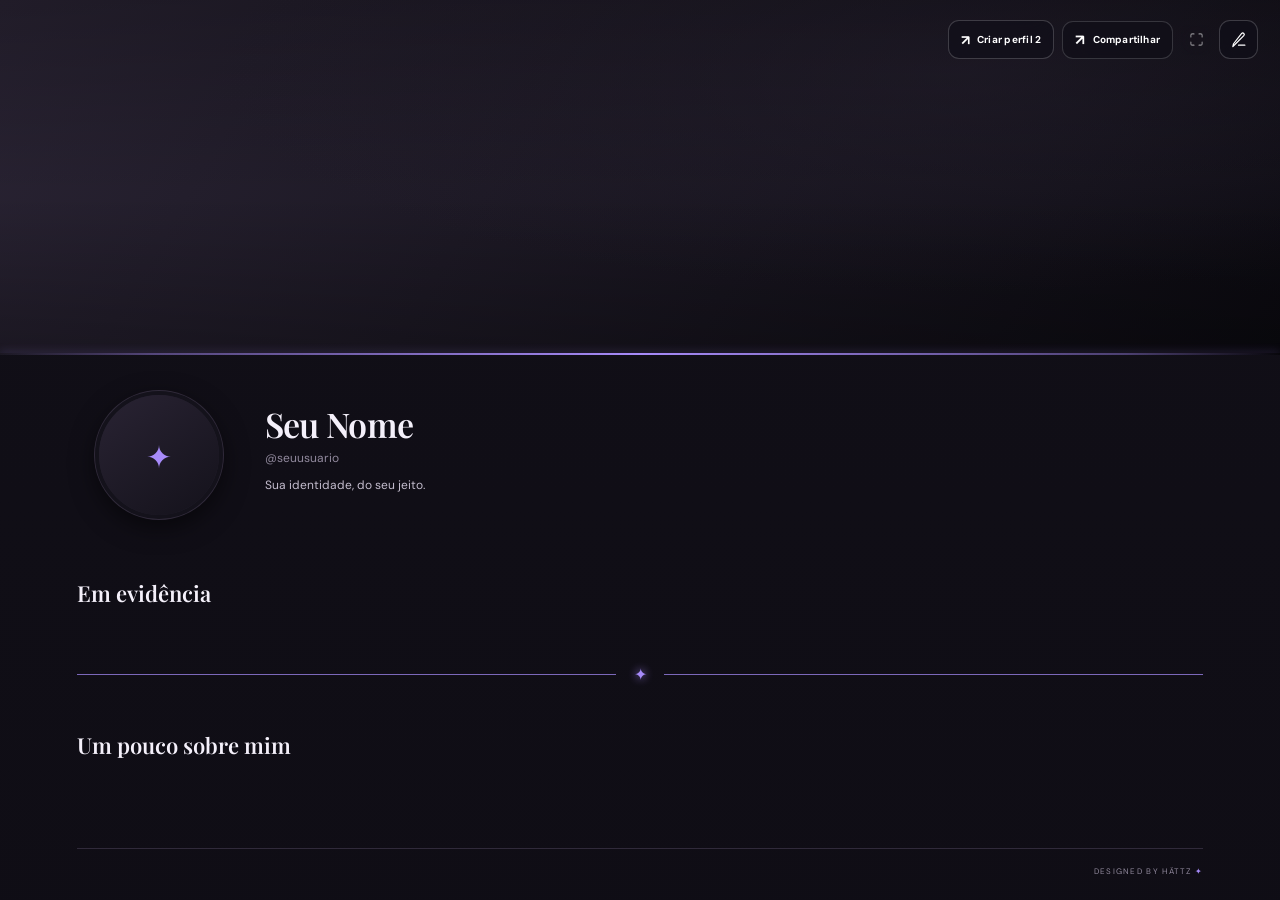
==== commit 2fa2e1bb: "Atualiza frontend e Hättz Control" ====
--- a/index.html
+++ b/index.html
@@ -1,928 +1,885 @@
-<!DOCTYPE html>
-<html lang="pt-BR">
-<head>
-  <meta charset="UTF-8">
-  <meta name="viewport" content="width=device-width, initial-scale=1.0">
+<!DOCTYPE html>
+<html lang="pt-BR">
+<head>
+  <meta charset="UTF-8">
+  <meta name="viewport" content="width=device-width, initial-scale=1.0">
   <meta name="theme-color" content="#0b0a10">
-  <script>document.documentElement.classList.add("hattz-maintenance-checking");</script>
-  <style>html.hattz-maintenance-checking body{visibility:hidden!important}</style>
-  <title>Hättz — Personal Space</title>
-
-  <link rel="preconnect" href="https://fonts.googleapis.com">
-  <link rel="preconnect" href="https://fonts.gstatic.com" crossorigin>
-  <link href="https://fonts.googleapis.com/css2?family=Cinzel:wght@400;500;600;700&family=Cormorant+Garamond:wght@400;500;600;700&family=DM+Sans:wght@400;500;600;700&family=Lora:wght@400;500;600;700&family=Manrope:wght@400;500;600;700;800&family=Montserrat:wght@400;500;600;700&family=Playfair+Display:wght@500;600;700&family=Space+Grotesk:wght@400;500;600;700&display=swap" rel="stylesheet">
-
-  <link rel="stylesheet" href="style.css">
-</head>
-
-<body>
-  <div class="site-background" aria-hidden="true">
-    <img id="backgroundImage" alt="" hidden>
-    <video id="backgroundVideo" muted loop playsinline hidden preload="none"></video>
-    <div class="site-background-overlay"></div>
-  </div>
-  <main class="page">
-    <section class="profile-card">
-      <div class="card-background" aria-hidden="true">
-        <img id="cardBackgroundImage" alt="" hidden>
-        <video id="cardBackgroundVideo" muted loop playsinline hidden preload="none"></video>
-        <div class="card-background-overlay"></div>
-      </div>
-
-      <header class="banner">
-        <img id="bannerImage" class="banner-media" alt="" hidden>
-        <video id="bannerVideo" class="banner-media" muted loop playsinline hidden preload="none"></video>
-        <div class="banner-overlay"></div>
-
-        <div class="banner-actions">
-          <div class="banner-heading" id="bannerHeading">
-            <span class="banner-title" id="bannerTitle"></span>
-            <span class="banner-subtitle" id="bannerSubtitle" hidden></span>
-          </div>
-          <div class="banner-tool-actions">
-            <button class="profile-switch-button" id="openOtherProfile" type="button" title="Abrir o outro perfil em uma nova aba">
-              <span class="profile-switch-icon" aria-hidden="true">↗</span>
-              <span id="openOtherProfileLabel">Criar perfil 2</span>
-            </button>
-            <button class="share-profile-button" id="openShareManager" type="button" title="Compartilhar ou abrir perfil por código">
-              <span aria-hidden="true">↗</span><span>Compartilhar</span>
-            </button>
-            <button class="icon-button capture-mode-button" id="toggleCaptureMode" type="button" aria-label="Ativar modo captura" aria-pressed="false" title="Modo captura">
-              <svg viewBox="0 0 24 24" aria-hidden="true">
-                <path d="M8 3H5a2 2 0 0 0-2 2v3M16 3h3a2 2 0 0 1 2 2v3M21 16v3a2 2 0 0 1-2 2h-3M3 16v3a2 2 0 0 0 2 2h3"></path>
-              </svg>
-            </button>
-            <button class="icon-button" id="openEditor" aria-label="Editar perfil" title="Personalizar perfil">
-              <svg viewBox="0 0 24 24" aria-hidden="true">
-                <path d="M12 20h9"></path>
-                <path d="M16.5 3.5a2.1 2.1 0 0 1 3 3L8 18l-4 4 1-4Z"></path>
-              </svg>
-            </button>
-          </div>
-        </div>
-      </header>
-
-      <div class="profile-content">
-
-        <section class="identity-section">
-          <div class="avatar-area">
-            <div class="avatar-frame" id="avatarFrame" aria-hidden="true"></div>
-
-            <div class="avatar-photo">
-              <img id="avatarImage" alt="Avatar" decoding="async" hidden>
-              <video id="avatarVideo" muted loop playsinline hidden preload="none"></video>
-              <div class="avatar-placeholder" id="avatarPlaceholder">
-                <span>✦</span>
-              </div>
-            </div>
-          </div>
-
-          <div class="identity-info">
-            <div class="name-line">
-              <h1 id="profileName">Seu Nome</h1>
-
-              <span class="verified-badge" id="verifiedBadge" title="Perfil verificado" aria-label="Perfil verificado" hidden>
-                <svg viewBox="0 0 24 24" aria-hidden="true" focusable="false">
-                  <path class="verified-seal" d="M12 1.6 14.25 3l2.62-.48 1.35 2.3 2.55.8.1 2.66 1.73 2.02-1.17 2.4.62 2.6-2.25 1.42-.98 2.47-2.65-.05L12 20.7l-2.17-1.56-2.65.05-.98-2.47-2.25-1.42.62-2.6-1.17-2.4 1.73-2.02.1-2.66 2.55-.8 1.35-2.3L11.75 3 12 1.6Z" />
-                  <path class="verified-check" d="m8.1 11.9 2.55 2.55 5.35-5.4" />
-                </svg>
-              </span>
-            </div>
-
-            <div class="profile-meta"><p class="username" id="profileUsername">@seuusuario</p><span class="role-chip-list" id="profileRole" hidden></span></div>
-            <p class="bio" id="profileBio">Sua identidade, do seu jeito.</p>
-            <div class="badges" id="badges"></div>
-          </div>
-        </section>
-
-        <section class="content-section" id="statsSection">
-          <div class="section-heading">
-            <div>
-              <h2 id="statsSectionTitle">Em evidência</h2>
-              <p class="section-description" id="statsSectionDescription"></p>
-            </div>
-          </div>
-
-          <div class="stats-grid" id="statsGrid"></div>
-        </section>
-
-        <div class="profile-divider divider-ornamental" id="profileDivider" aria-hidden="true"><span>✦</span></div>
-
-        <section class="content-section" id="detailsSection">
-          <div class="section-heading">
-            <div>
-              <h2 id="detailsSectionTitle">Um pouco sobre mim</h2>
-              <p class="section-description" id="detailsSectionDescription"></p>
-            </div>
-          </div>
-
-          <div class="details-grid" id="detailsGrid"></div>
-        </section>
-
-        <section class="music-player is-floating" id="profileMusic" hidden aria-label="Player compacto de música e vídeo" title="Arraste a faixa para mover e o canto inferior direito para redimensionar">
-          <div class="music-bar-visual" aria-hidden="true">
-            <img id="musicBarBackgroundImage" alt="" hidden>
-            <video id="musicBarBackgroundVideo" muted loop playsinline preload="none" hidden></video>
-            <div class="music-bar-visual-overlay"></div>
-          </div>
-          <div class="music-player-top">
-            <span class="music-note-icon" aria-hidden="true">♫</span>
-            <div class="music-info">
-              <strong id="musicTrackName">Minha música</strong>
-              <span class="music-time" id="musicTime">0:00 / 0:00</span>
-            </div>
-            <button class="music-play" id="musicToggle" type="button" aria-label="Reproduzir ou pausar" title="Reproduzir">▶</button>
-            <button class="music-dock" id="dockMusic" type="button" aria-label="Mover player para o fim do perfil" title="Mover para o fim do perfil">⌄</button>
-          </div>
-          <div class="music-progress" aria-hidden="true"><span id="musicProgressFill"></span></div>
-          <audio id="profileAudio" loop preload="metadata" hidden></audio>
-          <video id="profileVideo" class="music-source-video" playsinline loop preload="metadata" hidden></video>
-          <div class="music-legacy-cover" hidden>
-            <img id="musicCoverImage" alt="Capa da mídia" hidden>
-            <span id="musicCoverFallback" aria-hidden="true">♫</span>
-            <span id="musicCoverName"></span>
-          </div>
-        </section>
-
-        <footer class="profile-footer">
-          <span id="footerText"></span>
-          <span class="footer-signature">DESIGNED BY HÄTTZ <i>✦</i></span>
-        </footer>
-      </div>
-    </section>
-
-    <p class="page-caption">Um espaço pessoal. Uma identidade única.</p>
-  </main>
-
-  <button class="capture-exit-button" id="exitCaptureMode" type="button" aria-label="Sair do modo captura" title="Sair do modo captura · Esc">
-    <svg viewBox="0 0 24 24" aria-hidden="true">
-      <path d="M8 3H5a2 2 0 0 0-2 2v3M16 3h3a2 2 0 0 1 2 2v3M21 16v3a2 2 0 0 1-2 2h-3M3 16v3a2 2 0 0 0 2 2h3"></path>
-    </svg>
-  </button>
-
-  <div class="toast" id="toast"></div>
-
-  <div class="modal-backdrop" id="editorModal" aria-hidden="true">
-    <section class="editor-modal" role="dialog" aria-modal="true" aria-labelledby="editorTitle">
-
-      <header class="modal-header">
-        <div>
-          <h2 id="editorTitle">Hättz Studio</h2>
-          <span class="owner-mark" title="Proprietário do perfil">OWNER · HÄTTZ</span>
-        </div>
-        <button class="close-button" id="closeEditor" aria-label="Fechar">×</button>
-      </header>
-
-      <nav class="editor-tabs">
-        <button class="tab-button active" data-tab="identity">Perfil</button>
-        <button class="tab-button" data-tab="media">Mídia</button>
-        <button class="tab-button" data-tab="design">Design</button>
-        <button class="tab-button" data-tab="content">Conteúdo</button>
-      </nav>
-
-      <div class="modal-body">
-
-        <section class="tab-panel active" id="tab-identity">
-          <div class="field-group">
-            <label for="editName">Nome</label>
-            <input class="text-input" id="editName" maxlength="45" placeholder="Seu nome">
-          </div>
-          <div class="field-group banner-heading-editor">
-            <label>Texto do banner</label>
-            <label class="switch-row">
-              <span>
-                <strong>Mostrar texto no banner</strong>
-              </span>
-              <input type="checkbox" id="bannerHeadingVisible">
-              <span class="switch"></span>
-            </label>
-            <label for="editBannerTitle">Título</label>
-            <input class="text-input" id="editBannerTitle" maxlength="42" placeholder="Título do banner">
-            <label for="editBannerSubtitle">Subtítulo</label>
-            <input class="text-input" id="editBannerSubtitle" maxlength="90" placeholder="Ex.: Uma identidade única">
-          </div>
-
-          <div class="field-group">
-            <label for="editUsername">Usuário</label>
-            <input class="text-input" id="editUsername" maxlength="30" placeholder="seuusuario">
-          </div>
-
-          <div class="field-group">
-            <label for="editRole">Cargo principal</label>
+  <title>Hättz — Personal Space</title>
+
+  <link rel="preconnect" href="https://fonts.googleapis.com">
+  <link rel="preconnect" href="https://fonts.gstatic.com" crossorigin>
+  <link href="https://fonts.googleapis.com/css2?family=Cinzel:wght@400;500;600;700&family=Cormorant+Garamond:wght@400;500;600;700&family=DM+Sans:wght@400;500;600;700&family=Lora:wght@400;500;600;700&family=Manrope:wght@400;500;600;700;800&family=Montserrat:wght@400;500;600;700&family=Playfair+Display:wght@500;600;700&family=Space+Grotesk:wght@400;500;600;700&display=swap" rel="stylesheet">
+
+  <link rel="stylesheet" href="style.css">
+</head>
+
+<body>
+  <div class="site-background" aria-hidden="true">
+    <img id="backgroundImage" alt="" hidden>
+    <video id="backgroundVideo" muted loop playsinline hidden preload="none"></video>
+    <div class="site-background-overlay"></div>
+  </div>
+  <main class="page">
+    <section class="profile-card">
+      <div class="card-background" aria-hidden="true">
+        <img id="cardBackgroundImage" alt="" hidden>
+        <video id="cardBackgroundVideo" muted loop playsinline hidden preload="none"></video>
+        <div class="card-background-overlay"></div>
+      </div>
+
+      <header class="banner">
+        <img id="bannerImage" class="banner-media" alt="" hidden>
+        <video id="bannerVideo" class="banner-media" muted loop playsinline hidden preload="none"></video>
+        <div class="banner-overlay"></div>
+
+        <div class="banner-actions">
+          <div class="banner-heading" id="bannerHeading">
+            <span class="banner-title" id="bannerTitle"></span>
+            <span class="banner-subtitle" id="bannerSubtitle" hidden></span>
+          </div>
+          <div class="banner-tool-actions">
+            <button class="profile-switch-button" id="openOtherProfile" type="button" title="Abrir o outro perfil em uma nova aba">
+              <span class="profile-switch-icon" aria-hidden="true">↗</span>
+              <span id="openOtherProfileLabel">Criar perfil 2</span>
+            </button>
+            <button class="share-profile-button" id="openShareManager" type="button" title="Compartilhar ou abrir perfil por código">
+              <span aria-hidden="true">↗</span><span>Compartilhar</span>
+            </button>
+            <button class="icon-button capture-mode-button" id="toggleCaptureMode" type="button" aria-label="Ativar modo captura" aria-pressed="false" title="Modo captura">
+              <svg viewBox="0 0 24 24" aria-hidden="true">
+                <path d="M8 3H5a2 2 0 0 0-2 2v3M16 3h3a2 2 0 0 1 2 2v3M21 16v3a2 2 0 0 1-2 2h-3M3 16v3a2 2 0 0 0 2 2h3"></path>
+              </svg>
+            </button>
+            <button class="icon-button" id="openEditor" aria-label="Editar perfil" title="Personalizar perfil">
+              <svg viewBox="0 0 24 24" aria-hidden="true">
+                <path d="M12 20h9"></path>
+                <path d="M16.5 3.5a2.1 2.1 0 0 1 3 3L8 18l-4 4 1-4Z"></path>
+              </svg>
+            </button>
+          </div>
+        </div>
+      </header>
+
+      <div class="profile-content">
+
+        <section class="identity-section">
+          <div class="avatar-area">
+            <div class="avatar-frame" id="avatarFrame" aria-hidden="true"></div>
+
+            <div class="avatar-photo">
+              <img id="avatarImage" alt="Avatar" decoding="async" hidden>
+              <video id="avatarVideo" muted loop playsinline hidden preload="none"></video>
+              <div class="avatar-placeholder" id="avatarPlaceholder">
+                <span>✦</span>
+              </div>
+            </div>
+          </div>
+
+          <div class="identity-info">
+            <div class="name-line">
+              <h1 id="profileName">Seu Nome</h1>
+
+              <span class="verified-badge" id="verifiedBadge" title="Perfil verificado" aria-label="Perfil verificado" hidden>
+                <svg viewBox="0 0 24 24" aria-hidden="true" focusable="false">
+                  <path class="verified-seal" d="M12 1.6 14.25 3l2.62-.48 1.35 2.3 2.55.8.1 2.66 1.73 2.02-1.17 2.4.62 2.6-2.25 1.42-.98 2.47-2.65-.05L12 20.7l-2.17-1.56-2.65.05-.98-2.47-2.25-1.42.62-2.6-1.17-2.4 1.73-2.02.1-2.66 2.55-.8 1.35-2.3L11.75 3 12 1.6Z" />
+                  <path class="verified-check" d="m8.1 11.9 2.55 2.55 5.35-5.4" />
+                </svg>
+              </span>
+            </div>
+
+            <div class="profile-meta"><p class="username" id="profileUsername">@seuusuario</p><span class="role-chip" id="profileRole" hidden></span></div>
+            <p class="bio" id="profileBio">Sua identidade, do seu jeito.</p>
+            <div class="badges" id="badges"></div>
+          </div>
+        </section>
+
+        <section class="content-section" id="statsSection">
+          <div class="section-heading">
+            <div>
+              <h2 id="statsSectionTitle">Em evidência</h2>
+              <p class="section-description" id="statsSectionDescription"></p>
+            </div>
+          </div>
+
+          <div class="stats-grid" id="statsGrid"></div>
+        </section>
+
+        <div class="profile-divider divider-ornamental" id="profileDivider" aria-hidden="true"><span>✦</span></div>
+
+        <section class="content-section" id="detailsSection">
+          <div class="section-heading">
+            <div>
+              <h2 id="detailsSectionTitle">Um pouco sobre mim</h2>
+              <p class="section-description" id="detailsSectionDescription"></p>
+            </div>
+          </div>
+
+          <div class="details-grid" id="detailsGrid"></div>
+        </section>
+
+        <section class="music-player is-floating" id="profileMusic" hidden aria-label="Player compacto de música e vídeo" title="Arraste a faixa para mover e o canto inferior direito para redimensionar">
+          <div class="music-bar-visual" aria-hidden="true">
+            <img id="musicBarBackgroundImage" alt="" hidden>
+            <video id="musicBarBackgroundVideo" muted loop playsinline preload="none" hidden></video>
+            <div class="music-bar-visual-overlay"></div>
+          </div>
+          <div class="music-player-top">
+            <span class="music-note-icon" aria-hidden="true">♫</span>
+            <div class="music-info">
+              <strong id="musicTrackName">Minha música</strong>
+              <span class="music-time" id="musicTime">0:00 / 0:00</span>
+            </div>
+            <button class="music-play" id="musicToggle" type="button" aria-label="Reproduzir ou pausar" title="Reproduzir">▶</button>
+            <button class="music-dock" id="dockMusic" type="button" aria-label="Mover player para o fim do perfil" title="Mover para o fim do perfil">⌄</button>
+          </div>
+          <div class="music-progress" aria-hidden="true"><span id="musicProgressFill"></span></div>
+          <audio id="profileAudio" loop preload="metadata" hidden></audio>
+          <video id="profileVideo" class="music-source-video" playsinline loop preload="metadata" hidden></video>
+          <div class="music-legacy-cover" hidden>
+            <img id="musicCoverImage" alt="Capa da mídia" hidden>
+            <span id="musicCoverFallback" aria-hidden="true">♫</span>
+            <span id="musicCoverName"></span>
+          </div>
+        </section>
+
+        <footer class="profile-footer">
+          <span id="footerText"></span>
+          <span class="footer-signature">DESIGNED BY HÄTTZ <i>✦</i></span>
+        </footer>
+      </div>
+    </section>
+
+    <p class="page-caption">Um espaço pessoal. Uma identidade única.</p>
+  </main>
+
+  <button class="capture-exit-button" id="exitCaptureMode" type="button" aria-label="Sair do modo captura" title="Sair do modo captura · Esc">
+    <svg viewBox="0 0 24 24" aria-hidden="true">
+      <path d="M8 3H5a2 2 0 0 0-2 2v3M16 3h3a2 2 0 0 1 2 2v3M21 16v3a2 2 0 0 1-2 2h-3M3 16v3a2 2 0 0 0 2 2h3"></path>
+    </svg>
+  </button>
+
+  <div class="toast" id="toast"></div>
+
+  <div class="modal-backdrop" id="editorModal" aria-hidden="true">
+    <section class="editor-modal" role="dialog" aria-modal="true" aria-labelledby="editorTitle">
+
+      <header class="modal-header">
+        <div>
+          <h2 id="editorTitle">Editar espaço</h2>
+          <span class="owner-mark" title="Proprietário do perfil">OWNER · HÄTTZ</span>
+        </div>
+        <button class="close-button" id="closeEditor" aria-label="Fechar">×</button>
+      </header>
+
+      <nav class="editor-tabs">
+        <button class="tab-button active" data-tab="identity">Perfil</button>
+        <button class="tab-button" data-tab="media">Mídia</button>
+        <button class="tab-button" data-tab="design">Design</button>
+        <button class="tab-button" data-tab="content">Conteúdo</button>
+      </nav>
+
+      <div class="modal-body">
+
+        <section class="tab-panel active" id="tab-identity">
+          <div class="field-group">
+            <label for="editName">Nome</label>
+            <input class="text-input" id="editName" maxlength="45" placeholder="Seu nome">
+          </div>
+          <div class="field-group banner-heading-editor">
+            <label>Texto do banner</label>
+            <label class="switch-row">
+              <span>
+                <strong>Mostrar texto no banner</strong>
+              </span>
+              <input type="checkbox" id="bannerHeadingVisible">
+              <span class="switch"></span>
+            </label>
+            <label for="editBannerTitle">Título</label>
+            <input class="text-input" id="editBannerTitle" maxlength="42" placeholder="Título do banner">
+            <label for="editBannerSubtitle">Subtítulo</label>
+            <input class="text-input" id="editBannerSubtitle" maxlength="90" placeholder="Ex.: Uma identidade única">
+          </div>
+
+          <div class="field-group">
+            <label for="editUsername">Usuário</label>
+            <input class="text-input" id="editUsername" maxlength="30" placeholder="seuusuario">
+          </div>
+
+          <div class="field-group">
+            <label for="editRole">Cargo do perfil</label>
             <select class="text-input" id="editRole">
-              <option value="">Nenhum cargo</option>
-              <option value="MEMBRO">Membro</option>
+              <option value="">Sem identificação</option>
+              <option value="Membro">Membro</option>
+              <option value="Artista">Artista</option>
+              <option value="Designer">Designer</option>
               <option value="VIP">VIP</option>
-              <option value="APOIADOR">Apoiador</option>
-              <option value="PARCEIRO">Parceiro</option>
-              <option value="INFLUENCIADOR">Influenciador</option>
-              <option value="VETERANO">Veterano</option>
-              <option value="STREAMER">Streamer</option>
-              <option value="OWNER" data-reserved-role>OWNER</option>
-              <option value="DEV" data-reserved-role>DEV</option>
-              <option value="FOUNDER" data-reserved-role>FOUNDER</option>
-              <option value="CREATOR" data-reserved-role>CREATOR</option>
             </select>
-            <small class="field-hint">Escolha um cargo fixo. Cargos privados aparecem somente nos perfis oficiais.</small>
-          </div>
-
-          <div class="field-group">
-            <label for="editBio">Descrição</label>
-            <textarea class="text-input" id="editBio" rows="3" maxlength="180" placeholder="Escreva uma descrição..."></textarea>
-          </div>
-
-          <label class="switch-row">
-            <span>
-              <strong>Selo de verificação</strong>
-            </span>
-            <input type="checkbox" id="editVerified">
-            <span class="switch"></span>
-          </label>
-          <div class="field-group verified-color-field">
-            <label for="verifiedColor">Cor do selo verificado</label>
-            <div class="color-input-row">
-              <input type="color" id="verifiedColor" value="#729cff" aria-label="Escolher cor do selo verificado">
-              <span class="field-hint">Personalize a cor do símbolo ao lado do nome.</span>
-            </div>
-            <button class="text-button field-reset-button" id="resetVerifiedColor" type="button">Restaurar cor original</button>
-          </div>
-
-          <div class="field-group">
-            <label for="editBadges">Tags do perfil</label>
-            <input class="text-input" id="editBadges" placeholder="Selecione as tags abaixo" aria-describedby="badgeHint">
-            <small class="field-hint" id="badgeHint">Escolha quantas quiser. As tags selecionadas aparecem no perfil e são salvas junto com ele.</small>
-            <div class="badge-library" id="badgeLibrary" aria-label="Biblioteca de insígnias"></div>
-          </div>
-
-          <div class="field-group">
-            <label for="editFooter">Texto do rodapé</label>
-            <input class="text-input" id="editFooter" maxlength="90" placeholder="Opcional">
-          </div>
-        </section>
-
-        <section class="tab-panel" id="tab-media">
-          <div class="field-group">
-            <label>Avatar</label>
-            <label class="upload-box" for="avatarUpload">
-              <span class="upload-symbol">＋</span>
-              <span><strong>Escolher imagem ou vídeo</strong></span>
-            </label>
-            <input type="file" id="avatarUpload" accept="image/png,image/jpeg,image/gif,image/webp,image/apng,image/avif,image/svg+xml,image/bmp,video/mp4,video/webm,video/quicktime,video/ogg,video/x-m4v" hidden>
-            <div class="crop-editor" data-crop="avatar">
-              <div class="crop-editor-heading">
-                <strong>Enquadramento</strong>
-                <span>A moldura clara marca exatamente o recorte que aparecerá no perfil</span>
-              </div>
-              <div class="crop-preview crop-preview-avatar">
-                <img id="avatarCropPreview" alt="Prévia do enquadramento de avatar" hidden>
-                <video id="avatarCropPreviewVideo" muted playsinline loop hidden></video>
-                <div class="crop-preview-empty" id="avatarCropEmpty">Adicione uma mídia para ajustar</div>
-                <div class="crop-safe-window"></div>
-              </div>
-              <div class="crop-controls">
-                <label class="range-field">
-                  <span class="range-heading"><span>Horizontal</span><output id="avatarCropXValue">50%</output></span>
-                  <input class="range-input crop-range" type="range" id="avatarCropX" min="0" max="100" value="50">
-                </label>
-                <label class="range-field">
-                  <span class="range-heading"><span>Vertical</span><output id="avatarCropYValue">50%</output></span>
-                  <input class="range-input crop-range" type="range" id="avatarCropY" min="0" max="100" value="50">
-                </label>
-                <label class="range-field">
-                  <span class="range-heading"><span>Zoom</span><output id="avatarCropZoomValue">100%</output></span>
-                  <input class="range-input crop-range" type="range" id="avatarCropZoom" min="100" max="250" step="1" value="100">
-                </label>
-              </div>
-              <button class="text-button crop-reset" type="button" data-crop-reset="avatar">Centralizar enquadramento</button>
-            </div>
-            <button class="text-button danger" id="removeAvatar">Remover avatar</button>
-            <label class="switch-row">
-              <span><strong>Pausar vídeo do avatar</strong></span>
-              <input type="checkbox" id="pauseAvatar">
-              <span class="switch"></span>
-            </label>
-          </div>
-
-          <div class="field-group">
-            <label>Banner</label>
-            <label class="upload-box" for="bannerUpload">
-              <span class="upload-symbol">＋</span>
-              <span><strong>Escolher imagem ou vídeo</strong></span>
-            </label>
-            <input type="file" id="bannerUpload" accept="image/png,image/jpeg,image/gif,image/webp,image/apng,image/avif,image/svg+xml,image/bmp,video/mp4,video/webm,video/quicktime,video/ogg,video/x-m4v" hidden>
-            <div class="crop-editor" data-crop="banner">
-              <div class="crop-editor-heading">
-                <strong>Enquadramento</strong>
-                <span>A moldura clara marca exatamente o recorte que aparecerá no perfil</span>
-              </div>
-              <div class="crop-preview crop-preview-banner">
-                <img id="bannerCropPreview" alt="Prévia do enquadramento de banner" hidden>
-                <video id="bannerCropPreviewVideo" muted playsinline loop hidden></video>
-                <div class="crop-preview-empty" id="bannerCropEmpty">Adicione uma mídia para ajustar</div>
-                <div class="crop-safe-window"></div>
-              </div>
-              <div class="crop-controls">
-                <label class="range-field">
-                  <span class="range-heading"><span>Horizontal</span><output id="bannerCropXValue">50%</output></span>
-                  <input class="range-input crop-range" type="range" id="bannerCropX" min="0" max="100" value="50">
-                </label>
-                <label class="range-field">
-                  <span class="range-heading"><span>Vertical</span><output id="bannerCropYValue">50%</output></span>
-                  <input class="range-input crop-range" type="range" id="bannerCropY" min="0" max="100" value="50">
-                </label>
-                <label class="range-field">
-                  <span class="range-heading"><span>Zoom</span><output id="bannerCropZoomValue">100%</output></span>
-                  <input class="range-input crop-range" type="range" id="bannerCropZoom" min="100" max="250" step="1" value="100">
-                </label>
-              </div>
-              <button class="text-button crop-reset" type="button" data-crop-reset="banner">Centralizar enquadramento</button>
-            </div>
-            <button class="text-button danger" id="removeBanner">Remover banner</button>
-            <label class="switch-row">
-              <span><strong>Pausar banner</strong></span>
-              <input type="checkbox" id="pauseBanner">
-              <span class="switch"></span>
-            </label>
-            <div class="banner-adjustments">
-              <div class="range-field">
-                <div class="range-heading"><label for="bannerHeight">Altura da área visível</label><output id="bannerHeightValue">355 px</output></div>
-                <input class="range-input" type="range" id="bannerHeight" min="240" max="620" step="5" value="355">
-                <button class="text-button field-reset-button" type="button" data-reset-setting="bannerHeight">Restaurar altura original</button>
-              </div>
-            </div>
-            <div class="range-field media-opacity-field">
-              <div class="range-heading"><label for="bannerOpacity">Opacidade da mídia</label><output id="bannerOpacityValue">100%</output></div>
-              <input class="range-input" type="range" id="bannerOpacity" min="0" max="100" value="100">
-              <button class="text-button field-reset-button" type="button" data-reset-setting="bannerOpacity">Restaurar opacidade original</button>
-            </div>
-          </div>
-
-          <div class="field-group">
-            <label>Fundo do cartão de perfil</label>
-            <label class="upload-box" for="cardBackgroundUpload">
-              <span class="upload-symbol">＋</span>
-              <span><strong>Escolher imagem ou vídeo</strong></span>
-            </label>
-            <input type="file" id="cardBackgroundUpload" accept="image/png,image/jpeg,image/gif,image/webp,image/apng,image/avif,image/svg+xml,image/bmp,video/mp4,video/webm,video/quicktime,video/ogg,video/x-m4v" hidden>
-            <div class="crop-editor" data-crop="cardBackground">
-              <div class="crop-editor-heading">
-                <strong>Enquadramento</strong>
-                <span>A moldura clara marca exatamente o recorte que aparecerá no perfil</span>
-              </div>
-              <div class="crop-preview crop-preview-cardBackground">
-                <img id="cardBackgroundCropPreview" alt="Prévia do enquadramento de fundo do cartão" hidden>
-                <video id="cardBackgroundCropPreviewVideo" muted playsinline loop hidden></video>
-                <div class="crop-preview-empty" id="cardBackgroundCropEmpty">Adicione uma mídia para ajustar</div>
-                <div class="crop-safe-window"></div>
-              </div>
-              <div class="crop-controls">
-                <label class="range-field">
-                  <span class="range-heading"><span>Horizontal</span><output id="cardBackgroundCropXValue">50%</output></span>
-                  <input class="range-input crop-range" type="range" id="cardBackgroundCropX" min="0" max="100" value="50">
-                </label>
-                <label class="range-field">
-                  <span class="range-heading"><span>Vertical</span><output id="cardBackgroundCropYValue">50%</output></span>
-                  <input class="range-input crop-range" type="range" id="cardBackgroundCropY" min="0" max="100" value="50">
-                </label>
-                <label class="range-field">
-                  <span class="range-heading"><span>Zoom</span><output id="cardBackgroundCropZoomValue">100%</output></span>
-                  <input class="range-input crop-range" type="range" id="cardBackgroundCropZoom" min="100" max="250" step="1" value="100">
-                </label>
-              </div>
-              <button class="text-button crop-reset" type="button" data-crop-reset="cardBackground">Centralizar enquadramento</button>
-            </div>
-            <button class="text-button danger" id="removeCardBackground">Remover fundo do cartão</button>
-            <label class="switch-row">
-              <span><strong>Pausar fundo do cartão</strong></span>
-              <input type="checkbox" id="pauseCardBackground">
-              <span class="switch"></span>
-            </label>
-            <div class="range-field media-opacity-field">
-              <div class="range-heading"><label for="cardBackgroundOpacity">Opacidade da mídia</label><output id="cardBackgroundOpacityValue">100%</output></div>
-              <input class="range-input" type="range" id="cardBackgroundOpacity" min="0" max="100" value="100">
-              <button class="text-button field-reset-button" type="button" data-reset-setting="cardBackgroundOpacity">Restaurar opacidade original</button>
-            </div>
-          </div>
-
-          <div class="field-group">
-            <label>Fundo da página</label>
-            <label class="upload-box" for="backgroundUpload">
-              <span class="upload-symbol">＋</span>
-              <span><strong>Escolher imagem, GIF ou vídeo para a página</strong></span>
-            </label>
-            <input type="file" id="backgroundUpload" accept="image/png,image/jpeg,image/gif,image/webp,image/apng,image/avif,image/svg+xml,image/bmp,video/mp4,video/webm,video/quicktime,video/ogg,video/x-m4v" hidden>
-            <div class="crop-editor" data-crop="background">
-              <div class="crop-editor-heading">
-                <strong>Enquadramento</strong>
-                <span>A moldura clara marca exatamente o recorte que aparecerá no perfil</span>
-              </div>
-              <div class="crop-preview crop-preview-background">
-                <img id="backgroundCropPreview" alt="Prévia do enquadramento de fundo da página" hidden>
-                <video id="backgroundCropPreviewVideo" muted playsinline loop hidden></video>
-                <div class="crop-preview-empty" id="backgroundCropEmpty">Adicione uma mídia para ajustar</div>
-                <div class="crop-safe-window"></div>
-              </div>
-              <div class="crop-controls">
-                <label class="range-field">
-                  <span class="range-heading"><span>Horizontal</span><output id="backgroundCropXValue">50%</output></span>
-                  <input class="range-input crop-range" type="range" id="backgroundCropX" min="0" max="100" value="50">
-                </label>
-                <label class="range-field">
-                  <span class="range-heading"><span>Vertical</span><output id="backgroundCropYValue">50%</output></span>
-                  <input class="range-input crop-range" type="range" id="backgroundCropY" min="0" max="100" value="50">
-                </label>
-                <label class="range-field">
-                  <span class="range-heading"><span>Zoom</span><output id="backgroundCropZoomValue">100%</output></span>
-                  <input class="range-input crop-range" type="range" id="backgroundCropZoom" min="100" max="250" step="1" value="100">
-                </label>
-              </div>
-              <button class="text-button crop-reset" type="button" data-crop-reset="background">Centralizar enquadramento</button>
-            </div>
-            <button class="text-button danger" id="removeBackground">Remover fundo animado</button>
-            <label class="switch-row">
-              <span><strong>Pausar fundo da página</strong></span>
-              <input type="checkbox" id="pauseBackground">
-              <span class="switch"></span>
-            </label>
-            <div class="range-field media-opacity-field">
-              <div class="range-heading"><label for="backgroundOpacity">Opacidade da mídia</label><output id="backgroundOpacityValue">34%</output></div>
-              <input class="range-input" type="range" id="backgroundOpacity" min="0" max="100" value="34">
-              <button class="text-button field-reset-button" type="button" data-reset-setting="backgroundOpacity">Restaurar opacidade original</button>
-            </div>
-          </div>
-
-          <label class="switch-row">
-            <span>
-              <strong>Reproduzir vídeos automaticamente</strong>
-            </span>
-            <input type="checkbox" id="animateMedia" checked>
-            <span class="switch"></span>
-          </label>
-
-          <div class="field-group">
-            <label for="avatarFrameSelect">Estilo da moldura</label>
-            <select class="text-input" id="avatarFrameSelect">
-              <option value="none">Sem moldura</option>
-              <optgroup label="Clássicas e ornamentais">
-                <option value="celestial">Celestial</option>
-                <option value="gothic">Gótica</option>
-                <option value="royal">Real</option>
-                <option value="floral">Floral</option>
-                <option value="ornate">Ornamental</option>
-                <option value="dark">Dark</option>
-                <option value="halo">Halo</option>
-                <option value="vintage">Vintage</option>
-              </optgroup>
-            </select>
-            <label for="frameRarity" class="sub-field-label">Raridade visual</label>
-            <select class="text-input" id="frameRarity">
-              <option value="none">Sem raridade</option>
-              <option value="common">Common</option>
-              <option value="rare">Rare</option>
-              <option value="epic">Epic</option>
-              <option value="legendary">Legendary</option>
-            </select>
-            <label class="switch-row frame-color-toggle">
-              <span><strong>Cor personalizada</strong></span>
-              <input type="checkbox" id="customFrameColorEnabled">
-              <span class="switch"></span>
-            </label>
-            <label class="frame-color-picker" for="customFrameColor">
-              <span>Escolher cor da moldura</span>
-              <input type="color" id="customFrameColor" value="#a78bfa">
-            </label>
-            <button class="text-button field-reset-button" id="resetFrameAppearance" type="button">Restaurar moldura e cor originais</button>
-          </div>
-
-          <label class="switch-row">
-            <span><strong>Efeitos de perfil</strong></span>
-            <input type="checkbox" id="profileEffects" checked>
-            <span class="switch"></span>
-          </label>
-
-          <div class="field-group music-settings">
-            <label>Música e vídeo do perfil</label>
-            <label class="upload-box" for="musicUpload">
-              <span class="upload-symbol">♫</span>
-              <span><strong>Selecionar arquivo de áudio</strong><small>MP3, WAV, OGG, M4A, AAC e FLAC</small></span>
-            </label>
-            <input type="file" id="musicUpload" accept="audio/*,.mp3,.wav,.ogg,.m4a,.aac,.flac,.opus" hidden>
-            <label class="upload-box" for="musicVideoUpload">
-              <span class="upload-symbol">▣</span>
-              <span><strong>Selecionar vídeo</strong><small>MP4, WebM, MOV e OGG vídeo (conforme o navegador)</small></span>
-            </label>
-            <input type="file" id="musicVideoUpload" accept="video/mp4,video/webm,video/quicktime,video/ogg,.mp4,.webm,.mov,.ogv,.m4v" hidden>
-            <label class="upload-box music-bar-background-upload" for="musicBarBackgroundUpload">
-              <span class="upload-symbol">▧</span>
-              <span><strong>Personalizar o fundo da faixa</strong><small>Imagem, GIF, WebP ou vídeo em loop</small></span>
-            </label>
-            <input type="file" id="musicBarBackgroundUpload" accept="image/*,video/mp4,video/webm,video/quicktime,video/ogg,.gif,.webp,.mp4,.webm,.mov,.ogv" hidden>
-            <p class="field-hint">Esse fundo é uma camada decorativa independente: trocar imagem, GIF ou vídeo aqui não substitui nem pausa a música principal.</p>
-            <button class="text-button danger" id="removeMusicBarBackground" type="button">Remover fundo da faixa</button>
-            <div class="crop-editor" data-crop="musicBarBackground">
-              <div class="crop-editor-heading">
-                <strong>Enquadramento do fundo da faixa</strong>
-                <span>Ajuste qual parte da imagem, GIF ou vídeo aparece na janela flutuante</span>
-              </div>
-              <div class="crop-preview crop-preview-musicBarBackground">
-                <img id="musicBarBackgroundCropPreview" alt="Prévia do enquadramento do fundo da faixa" hidden>
-                <video id="musicBarBackgroundCropPreviewVideo" muted playsinline loop hidden></video>
-                <div class="crop-preview-empty" id="musicBarBackgroundCropEmpty">Adicione uma mídia para ajustar</div>
-                <div class="crop-safe-window"></div>
-              </div>
-              <div class="crop-controls">
-                <label class="range-field">
-                  <span class="range-heading"><span>Horizontal</span><output id="musicBarBackgroundCropXValue">50%</output></span>
-                  <input class="range-input crop-range" type="range" id="musicBarBackgroundCropX" min="0" max="100" value="50">
-                </label>
-                <label class="range-field">
-                  <span class="range-heading"><span>Vertical</span><output id="musicBarBackgroundCropYValue">50%</output></span>
-                  <input class="range-input crop-range" type="range" id="musicBarBackgroundCropY" min="0" max="100" value="50">
-                </label>
-                <label class="range-field">
-                  <span class="range-heading"><span>Zoom</span><output id="musicBarBackgroundCropZoomValue">100%</output></span>
-                  <input class="range-input crop-range" type="range" id="musicBarBackgroundCropZoom" min="100" max="300" step="1" value="100">
-                </label>
-              </div>
-              <button class="text-button crop-reset" type="button" data-crop-reset="musicBarBackground">Restaurar enquadramento original</button>
-            </div>
-            <div class="range-field media-opacity-field">
-              <div class="range-heading"><label for="musicBarBackgroundOpacity">Opacidade do fundo da faixa</label><output id="musicBarBackgroundOpacityValue">24%</output></div>
-              <input class="range-input" type="range" id="musicBarBackgroundOpacity" min="0" max="100" value="24">
-              <button class="text-button field-reset-button" type="button" data-reset-setting="musicBarBackgroundOpacity">Restaurar opacidade original</button>
-            </div>
-            <div class="player-window-controls">
-              <div class="range-field">
-                <label class="range-heading" for="musicPlayerWidth"><span>Largura da janela</span><output id="musicPlayerWidthValue">360 px</output></label>
-                <input class="range-input" type="range" id="musicPlayerWidth" min="220" max="620" step="10" value="360">
-                <button class="text-button field-reset-button" type="button" data-reset-setting="musicPlayerWidth">Restaurar largura</button>
-              </div>
-              <div class="range-field">
-                <label class="range-heading" for="musicPlayerHeight"><span>Altura da janela</span><output id="musicPlayerHeightValue">64 px</output></label>
-                <input class="range-input" type="range" id="musicPlayerHeight" min="56" max="220" step="2" value="64">
-                <button class="text-button field-reset-button" type="button" data-reset-setting="musicPlayerHeight">Restaurar altura</button>
-              </div>
-              <p class="field-hint">Também pode arrastar a faixa para reposicionar e usar o canto inferior direito para redimensionar no computador.</p>
-              <div class="player-placement-actions">
-                <button class="text-button" id="resetMusicPlayerPlacement" type="button">Restaurar posição e tamanho da janela</button>
-              </div>
-            </div>
-            <p class="field-hint" id="musicBarBackgroundName">Nenhum fundo personalizado selecionado.</p>
-            <p class="field-hint" id="musicLocalStatus">Os arquivos ficam salvos somente neste navegador. A reprodução é em loop; use a faixa flutuante para controlar a mídia.</p>
-            <a class="text-button music-external-link" href="https://savetheclip.app/pt/download-video-from-link" target="_blank" rel="noopener noreferrer">↗ Abrir conversor externo de links (MP4 / MP3)</a>
-            <p class="field-hint">O conversor abre em outra aba. Use apenas conteúdo que você tenha direito ou autorização para salvar.</p>
-            <div class="music-actions">
-              <button class="text-button" id="previewMusic" type="button">Reproduzir / pausar</button>
-              <button class="text-button" id="downloadMusic" type="button" disabled>Baixar arquivo original</button>
-              <button class="text-button danger" id="removeMusic" type="button">Remover mídia</button>
-            </div>
-            <label class="range-label" for="musicVolume">Volume <span id="musicVolumeValue">12%</span></label>
-            <input type="range" id="musicVolume" min="0" max="100" value="12">
-            <button class="text-button field-reset-button" type="button" data-reset-setting="volume">Restaurar volume original</button>
-          </div>
-        </section>
-
-        <section class="tab-panel" id="tab-design">
-          <div class="field-group appearance-reset-group">
-            <strong>Restaurar personalizações</strong>
-            <p class="field-hint">Volta cores, transparências, enquadramentos, molduras, divisórias, tipografia e posição/tamanho do player ao padrão, sem apagar seus arquivos, nome ou conteúdo.</p>
-            <button class="text-button danger" id="resetAppearance" type="button">Restaurar todo o visual original</button>
-          </div>
-          <div class="field-group">
-            <label>Temas prontos</label>
-            <div class="theme-grid">
-              <button class="theme-option" data-theme="dark" type="button">
-                <span class="theme-swatch" style="--swatch-bg:#0b0a10;--swatch-grad:#292333;--swatch-accent:#a78bfa"></span>
-                <span>Obsidian</span>
-              </button>
-              <button class="theme-option" data-theme="midnight" type="button">
-                <span class="theme-swatch" style="--swatch-bg:#080e19;--swatch-grad:#1b3150;--swatch-accent:#75b8f5"></span>
-                <span>Midnight</span>
-              </button>
-              <button class="theme-option" data-theme="purple" type="button">
-                <span class="theme-swatch" style="--swatch-bg:#100b18;--swatch-grad:#49345e;--swatch-accent:#c19bfa"></span>
-                <span>Lavender</span>
-              </button>
-              <button class="theme-option" data-theme="gold" type="button">
-                <span class="theme-swatch" style="--swatch-bg:#100d09;--swatch-grad:#59432b;--swatch-accent:#d6ae68"></span>
-                <span>Royal</span>
-              </button>
-              <button class="theme-option" data-theme="crimson" type="button">
-                <span class="theme-swatch" style="--swatch-bg:#16090e;--swatch-grad:#542033;--swatch-accent:#ef7899"></span>
-                <span>Crimson</span>
-              </button>
-              <button class="theme-option" data-theme="ocean" type="button">
-                <span class="theme-swatch" style="--swatch-bg:#061217;--swatch-grad:#164653;--swatch-accent:#54d6d0"></span>
-                <span>Abyss</span>
-              </button>
-              <button class="theme-option" data-theme="forest" type="button">
-                <span class="theme-swatch" style="--swatch-bg:#09130f;--swatch-grad:#244c39;--swatch-accent:#8bd6a4"></span>
-                <span>Evergreen</span>
-              </button>
-              <button class="theme-option" data-theme="ice" type="button">
-                <span class="theme-swatch" style="--swatch-bg:#0b121b;--swatch-grad:#2b4964;--swatch-accent:#9bd8ff"></span>
-                <span>Glacier</span>
-              </button>
-              <button class="theme-option" data-theme="rose" type="button">
-                <span class="theme-swatch" style="--swatch-bg:#170d14;--swatch-grad:#593044;--swatch-accent:#f0a3c7"></span>
-                <span>Rosewood</span>
-              </button>
-              <button class="theme-option" data-theme="ember" type="button">
-                <span class="theme-swatch" style="--swatch-bg:#17100b;--swatch-grad:#654027;--swatch-accent:#f3a45f"></span>
-                <span>Ember</span>
-              </button>
-              <button class="theme-option" data-theme="mono" type="button">
-                <span class="theme-swatch" style="--swatch-bg:#101010;--swatch-grad:#353535;--swatch-accent:#e5e5e5"></span>
-                <span>Monochrome</span>
-              </button>
-              <button class="theme-option" data-theme="cyber" type="button">
-                <span class="theme-swatch" style="--swatch-bg:#080b14;--swatch-grad:#202c4d;--swatch-accent:#68f0d2"></span>
-                <span>Neon Circuit</span>
-              </button>
-              <button class="theme-option" data-theme="wine" type="button">
-                <span class="theme-swatch" style="--swatch-bg:#160a12;--swatch-grad:#4d1d34;--swatch-accent:#d88ab2"></span>
-                <span>Bordeaux</span>
-              </button>
-              <button class="theme-option" data-theme="sand" type="button">
-                <span class="theme-swatch" style="--swatch-bg:#17130e;--swatch-grad:#594a35;--swatch-accent:#d9bd86"></span>
-                <span>Desert</span>
-              </button>
-              <button class="theme-option" data-theme="amethyst" type="button">
-                <span class="theme-swatch" style="--swatch-bg:#100b19;--swatch-grad:#382451;--swatch-accent:#ad8cff"></span>
-                <span>Amethyst</span>
-              </button>
-              <button class="theme-option" data-theme="steel" type="button">
-                <span class="theme-swatch" style="--swatch-bg:#0b1017;--swatch-grad:#303e50;--swatch-accent:#9eb8d6"></span>
-                <span>Graphite Blue</span>
-              </button>
-              <button class="theme-option" data-theme="obsidianRose" type="button">
-                <span class="theme-swatch" style="--swatch-bg:#120b10;--swatch-grad:#432331;--swatch-accent:#e6a0bd"></span>
-                <span>Obsidian Rose</span>
-              </button>
-              <button class="theme-option" data-theme="silver" type="button">
-                <span class="theme-swatch" style="--swatch-bg:#101216;--swatch-grad:#39404a;--swatch-accent:#c7d0dc"></span>
-                <span>Silver</span>
-              </button>
-              <button class="theme-option" data-theme="violetNight" type="button">
-                <span class="theme-swatch" style="--swatch-bg:#0d0917;--swatch-grad:#30204d;--swatch-accent:#b79cff"></span>
-                <span>Violet Night</span>
-              </button>
-              <button class="theme-option" data-theme="arctic" type="button">
-                <span class="theme-swatch" style="--swatch-bg:#07131a;--swatch-grad:#1b3b4c;--swatch-accent:#8de0ef"></span>
-                <span>Arctic</span>
-              </button>
-              <button class="theme-option" data-theme="bloodMoon" type="button">
-                <span class="theme-swatch" style="--swatch-bg:#15090b;--swatch-grad:#4c1b22;--swatch-accent:#e36d79"></span>
-                <span>Blood Moon</span>
-              </button>
-              <button class="theme-option" data-theme="sage" type="button">
-                <span class="theme-swatch" style="--swatch-bg:#0c120f;--swatch-grad:#2d4437;--swatch-accent:#a7c7a8"></span>
-                <span>Sage</span>
-              </button>
-              <button class="theme-option" data-theme="bronze" type="button">
-                <span class="theme-swatch" style="--swatch-bg:#15100b;--swatch-grad:#57402b;--swatch-accent:#d5a76b"></span>
-                <span>Bronze</span>
-              </button>
-              <button class="theme-option" data-theme="ultramarine" type="button">
-                <span class="theme-swatch" style="--swatch-bg:#080d1b;--swatch-grad:#202e5a;--swatch-accent:#8daaff"></span>
-                <span>Ultramarine</span>
-              </button>
-            </div>
-          </div>
-
-          <div class="field-group theme-library-group">
-            <label for="savedThemeSelect">Minha biblioteca de temas</label>
-            <div class="theme-save-row">
-              <input class="text-input" id="savedThemeName" maxlength="24" placeholder="Nome do tema">
-              <button class="text-button" id="saveTheme">Salvar tema</button>
-            </div>
-            <div class="theme-save-row">
-              <select class="text-input" id="savedThemeSelect"><option value="">Selecionar tema salvo</option></select>
-              <button class="text-button" id="applySavedTheme">Aplicar</button>
-              <button class="text-button danger" id="deleteSavedTheme">Excluir</button>
-            </div>
-          </div>
-
-          <div class="field-group">
-            <label>Personalizar cores</label>
-            <div class="color-grid">
-              <div class="color-setting"><label>Fundo <input type="color" id="colorBackground"></label><button class="mini-reset" type="button" data-reset-color="background" aria-label="Restaurar cor de fundo" title="Restaurar cor original">↺</button></div>
-              <div class="color-setting"><label>Gradiente <input type="color" id="colorGradient"></label><button class="mini-reset" type="button" data-reset-color="gradient" aria-label="Restaurar cor do gradiente" title="Restaurar cor original">↺</button></div>
-              <div class="color-setting"><label>Cards <input type="color" id="colorCard"></label><button class="mini-reset" type="button" data-reset-color="card" aria-label="Restaurar cor dos cards" title="Restaurar cor original">↺</button></div>
-              <div class="color-setting"><label>Destaque <input type="color" id="colorAccent"></label><button class="mini-reset" type="button" data-reset-color="accent" aria-label="Restaurar cor de destaque" title="Restaurar cor original">↺</button></div>
-              <div class="color-setting"><label>Texto <input type="color" id="colorText"></label><button class="mini-reset" type="button" data-reset-color="text" aria-label="Restaurar cor do texto" title="Restaurar cor original">↺</button></div>
-              <div class="color-setting"><label>Bordas <input type="color" id="colorBorder"></label><button class="mini-reset" type="button" data-reset-color="border" aria-label="Restaurar cor das bordas" title="Restaurar cor original">↺</button></div>
-            </div>
-            <div class="design-extra-grid">
-              <div class="range-field"><label for="gradientIntensity">Intensidade do gradiente</label><input type="range" id="gradientIntensity" min="0" max="100" value="55"><button class="text-button field-reset-button" type="button" data-reset-setting="gradientIntensity">Restaurar</button></div>
-              <div class="range-field"><label for="cardRadius">Arredondamento dos cards</label><input type="range" id="cardRadius" min="8" max="32" value="18"><button class="text-button field-reset-button" type="button" data-reset-setting="cardRadius">Restaurar</button></div>
-            </div>
-            <button class="primary-button full-button" id="applyCustomTheme">Aplicar cores</button>
-            <button class="text-button field-reset-button" id="resetThemeColors" type="button">Restaurar as seis cores originais</button>
-          </div>
-
-          <section class="field-group card-lab" aria-labelledby="cardLabTitle">
-            <div class="card-lab-heading">
-              <div>
-                <span class="card-lab-kicker">HÄTTZ STUDIO · DESIGN LAB</span>
-                <h3 id="cardLabTitle">Card Lab <span>Liquid Glass</span></h3>
-                <p>Crie cartões translúcidos com profundidade, brilho e reflexos. Ajuste tudo globalmente ou personalize um cartão.</p>
-              </div>
-              <span class="card-lab-icon" aria-hidden="true">◇</span>
-            </div>
-            <label for="cardLabTarget">Aplicar ajustes em</label>
-            <select class="text-input" id="cardLabTarget"><option value="global">Todos os cartões · Global</option></select>
-            <label for="cardGlassStyle">Módulo visual</label>
-            <select class="text-input" id="cardGlassStyle">
-              <option value="liquid-glass">Liquid Glass · Vidro líquido</option>
-              <option value="metallic">Metallic · Metal acetinado</option>
-              <option value="layered-depth">Layered Depth · Camadas profundas</option>
-              <option value="liquid-chrome">Liquid Chrome · Cromo fluido</option>
-              <option value="minimal-premium">Minimal Premium · Minimalista premium</option>
-              <option value="soft-neumorphism">Soft Neumorphism · Relevo suave</option>
-              <option value="holographic">Holographic · Holográfico</option>
-            </select>
-            <div class="card-lab-controls">
-              <label class="range-field"><span class="range-heading"><span>Transparência</span><output id="cardGlassOpacityValue">18%</output></span><input class="range-input" type="range" id="cardGlassOpacity" min="0" max="85" value="18"></label>
-              <label class="range-field"><span class="range-heading"><span>Desfoque · Blur</span><output id="cardGlassBlurValue">24 px</output></span><input class="range-input" type="range" id="cardGlassBlur" min="0" max="36" value="24"></label>
-              <label class="range-field"><span class="range-heading"><span>Brilho</span><output id="cardGlassShineValue">4%</output></span><input class="range-input" type="range" id="cardGlassShine" min="0" max="100" value="4"></label>
-              <label class="range-field"><span class="range-heading"><span>Reflexo</span><output id="cardGlassReflectionValue">5%</output></span><input class="range-input" type="range" id="cardGlassReflection" min="0" max="100" value="5"></label>
-              <label class="range-field"><span class="range-heading"><span>Borda luminosa</span><output id="cardGlassBorderValue">30%</output></span><input class="range-input" type="range" id="cardGlassBorder" min="0" max="100" value="30"></label>
-              <label class="range-field"><span class="range-heading"><span>Profundidade</span><output id="cardGlassShadowValue">34%</output></span><input class="range-input" type="range" id="cardGlassShadow" min="0" max="100" value="34"></label>
-              <label class="range-field card-lab-radius"><span class="range-heading"><span>Arredondamento</span><output id="cardGlassRadiusValue">16 px</output></span><input class="range-input" type="range" id="cardGlassRadius" min="8" max="32" value="16"></label>
-            </div>
-            <div class="card-lab-actions"><button class="text-button" id="resetCardGlassTarget" type="button">Restaurar este ajuste</button><span>Prévia em tempo real · Salve para manter no perfil</span></div>
-          </section>
-
-          <div class="field-group divider-settings">
-            <label>Divisória entre seções</label>
-            <select class="text-input" id="dividerStyle">
-              <option value="none">Sem divisória</option>
-              <option value="minimal">Minimalista</option>
-              <option value="double">Linha dupla</option>
-              <option value="dotted">Pontilhada</option>
-              <option value="ornamental">Ornamental</option>
-              <option value="celestial">Celestial</option>
-              <option value="gothic">Gótica</option>
-              <option value="royal">Real</option>
-            </select>
-            <label class="switch-row">
-              <span><strong>Personalizar cor da divisória</strong></span>
-              <input type="checkbox" id="dividerCustomColorEnabled">
-              <span class="switch"></span>
-            </label>
-            <label class="frame-color-picker" for="dividerColor">
-              <span>Cor da linha</span>
-              <input type="color" id="dividerColor" value="#a78bfa">
-            </label>
-            <button class="text-button field-reset-button" id="resetDividerAppearance" type="button">Restaurar divisória e cor originais</button>
-          </div>
-
-          <div class="field-group">
-            <label for="fontFamily">Tipografia</label>
-            <select class="text-input" id="fontFamily">
-              <option value="DM Sans">DM Sans</option>
-              <option value="Arial">Arial</option>
-              <option value="Georgia">Georgia</option>
-              <option value="Playfair Display">Playfair Display</option>
-              <option value="Trebuchet MS">Trebuchet MS</option>
-              <option value="Verdana">Verdana</option>
-              <option value="Manrope">Manrope</option>
-              <option value="Montserrat">Montserrat</option>
-              <option value="Space Grotesk">Space Grotesk</option>
-              <option value="Lora">Lora</option>
-              <option value="Cormorant Garamond">Cormorant Garamond</option>
-              <option value="Cinzel">Cinzel</option>
-            </select>
-            <button class="text-button field-reset-button" id="resetFont" type="button">Restaurar tipografia original</button>
-          </div>
-        </section>
-
-        <section class="tab-panel" id="tab-content">
-          <div class="field-group section-config">
-            <label>Apresentação das seções</label>
-            <div class="section-config-grid">
-              <div class="field-group">
-                <label for="editStatsTitle">Título da primeira seção</label>
-                <input class="text-input" id="editStatsTitle" maxlength="28" placeholder="Em evidência">
-                <label for="editStatsSubtitle">Subtítulo</label>
-                <input class="text-input" id="editStatsSubtitle" maxlength="70" placeholder="Subtítulo (opcional)">
-              </div>
-              <div class="field-group">
-                <label for="editDetailsTitle">Título da segunda seção</label>
-                <input class="text-input" id="editDetailsTitle" maxlength="28" placeholder="Um pouco sobre mim">
-                <label for="editDetailsSubtitle">Subtítulo</label>
-                <input class="text-input" id="editDetailsSubtitle" maxlength="70" placeholder="Subtítulo (opcional)">
-              </div>
-            </div>
-          </div>
-
-          <div class="editor-section-title">
-            <div>
-              <h3>Itens em evidência</h3>
-            </div>
-            <button class="add-button" id="addStat">＋ Adicionar item</button>
-          </div>
-
-          <datalist id="statPresets">
-            <option value="Em foco"></option><option value="Atividade"></option>
-            <option value="Interesse"></option><option value="Personalizado"></option>
-          </datalist>
-          <div class="dynamic-editor" id="statsEditor"></div>
-
-          <div class="editor-separator"></div>
-
-          <div class="editor-section-title">
-            <div>
-              <h3>Informações do perfil</h3>
-            </div>
-            <button class="add-button" id="addDetail">＋ Adicionar detalhe</button>
-          </div>
-
-          <datalist id="detailPresets">
-            <option value="Informação"></option><option value="Preferência"></option>
-            <option value="Referência"></option><option value="Link"></option>
-            <option value="Personalizado"></option>
-          </datalist>
-          <div class="dynamic-editor" id="detailsEditor"></div>
-
-          <p class="editor-footnote">
-            Você pode deixar os valores vazios. Os títulos continuam aparecendo no perfil.
-          </p>
-        </section>
-      </div>
-
-      <footer class="modal-footer">
-        <div class="backup-actions">
-          <button class="text-button" id="exportProfile">Exportar backup</button>
-          <button class="text-button" id="importProfile">Importar backup</button>
-          <input type="file" id="importProfileFile" accept="application/json,.json" hidden>
-        </div>
-        <div class="modal-main-actions">
-          <button class="text-button danger" id="resetProfile">Restaurar padrão</button>
-          <button class="primary-button save-button" id="saveProfile">Salvar alterações</button>
-        </div>
-      </footer>
-    </section>
-  </div>
-
-
-  <div class="modal-backdrop share-modal-backdrop" id="shareModal" aria-hidden="true">
-    <section class="share-modal" role="dialog" aria-modal="true" aria-labelledby="shareModalTitle">
-      <header class="share-modal-header">
-        <div>
-          <span class="share-eyebrow">HÄTTZ SHARE</span>
-          <h2 id="shareModalTitle">Compartilhar perfil</h2>
-        </div>
-        <button class="close-button" id="closeShareModal" type="button" aria-label="Fechar">×</button>
-      </header>
-      <div class="share-modal-body">
-        <p class="share-intro">Publique uma cópia do perfil para que qualquer pessoa consiga visualizá-lo em outro navegador. O código público nunca permite editar.</p>
-        <div class="share-api-status" id="shareApiStatus">Verificando configuração da API...</div>
-        <button class="primary-button share-publish-button" id="publishProfileButton" type="button">Publicar / atualizar perfil</button>
-        <p class="share-publish-status" id="sharePublishStatus" role="status" aria-live="polite">Seu perfil continua salvo localmente até ser publicado.</p>
-
-        <div class="share-result-panel" id="shareResultPanel" hidden>
-          <div class="share-field">
-            <label for="shareCodeOutput">Código público</label>
-            <div class="share-input-action">
-              <input class="text-input" id="shareCodeOutput" type="text" readonly>
-              <button class="secondary-button" id="copyShareCode" type="button">Copiar</button>
-            </div>
-          </div>
-          <div class="share-field">
-            <label for="shareLinkOutput">Link para abrir o perfil</label>
-            <div class="share-input-action">
-              <input class="text-input" id="shareLinkOutput" type="text" readonly>
-              <button class="secondary-button" id="copyShareLink" type="button">Copiar</button>
-            </div>
-          </div>
-          <div class="share-owner-panel" id="shareOwnerPanel" hidden>
-            <label for="shareOwnerTokenOutput">Chave privada de edição</label>
-            <div class="share-input-action">
-              <input class="text-input" id="shareOwnerTokenOutput" type="password" readonly autocomplete="off">
-              <button class="secondary-button" id="copyShareOwnerToken" type="button">Copiar chave</button>
-            </div>
-            <small>Guarde esta chave num local seguro. Ela é diferente do código público e é necessária para atualizar ou despublicar o perfil neste navegador.</small>
-          </div>
-          <button class="text-button danger share-unpublish" id="unpublishProfileButton" type="button">Despublicar perfil</button>
-        </div>
-
-        <div class="share-divider"><span>OU</span></div>
-        <div class="share-field">
-          <label for="shareLookupCode">Já tem um código de perfil?</label>
-          <div class="share-input-action">
-            <input class="text-input" id="shareLookupCode" type="text" maxlength="16" placeholder="HTZ-ABCDE-FGHIJ" autocomplete="off">
-            <button class="secondary-button" id="openSharedProfile" type="button">Abrir</button>
-          </div>
-          <small>O perfil abre em uma nova aba, somente para visualização.</small>
-        </div>
-      </div>
-    </section>
-  </div>
-
+            <small class="field-hint">Owner · Hättz é uma identificação reservada e não pode ser atribuída a perfis comuns.</small>
+          </div>
+
+          <div class="field-group">
+            <label for="editBio">Descrição</label>
+            <textarea class="text-input" id="editBio" rows="3" maxlength="180" placeholder="Escreva uma descrição..."></textarea>
+          </div>
+
+          <label class="switch-row">
+            <span>
+              <strong>Selo de verificação</strong>
+            </span>
+            <input type="checkbox" id="editVerified">
+            <span class="switch"></span>
+          </label>
+          <div class="field-group verified-color-field">
+            <label for="verifiedColor">Cor do selo verificado</label>
+            <div class="color-input-row">
+              <input type="color" id="verifiedColor" value="#729cff" aria-label="Escolher cor do selo verificado">
+              <span class="field-hint">Personalize a cor do símbolo ao lado do nome.</span>
+            </div>
+            <button class="text-button field-reset-button" id="resetVerifiedColor" type="button">Restaurar cor original</button>
+          </div>
+
+          <div class="field-group">
+            <label for="editBadges">Tags personalizadas</label>
+            <input class="text-input" id="editBadges" placeholder="Ex.: Criador, Fotografia, Música, Tecnologia">
+            <div class="badge-library" id="badgeLibrary" aria-label="Biblioteca de insígnias"></div>
+          </div>
+
+          <div class="field-group">
+            <label for="editFooter">Texto do rodapé</label>
+            <input class="text-input" id="editFooter" maxlength="90" placeholder="Opcional">
+          </div>
+        </section>
+
+        <section class="tab-panel" id="tab-media">
+          <div class="field-group">
+            <label>Avatar</label>
+            <label class="upload-box" for="avatarUpload">
+              <span class="upload-symbol">＋</span>
+              <span><strong>Escolher imagem ou vídeo</strong></span>
+            </label>
+            <input type="file" id="avatarUpload" accept="image/png,image/jpeg,image/gif,image/webp,image/apng,image/avif,image/svg+xml,image/bmp,video/mp4,video/webm,video/quicktime,video/ogg,video/x-m4v" hidden>
+            <div class="crop-editor" data-crop="avatar">
+              <div class="crop-editor-heading">
+                <strong>Enquadramento</strong>
+                <span>A moldura clara marca exatamente o recorte que aparecerá no perfil</span>
+              </div>
+              <div class="crop-preview crop-preview-avatar">
+                <img id="avatarCropPreview" alt="Prévia do enquadramento de avatar" hidden>
+                <video id="avatarCropPreviewVideo" muted playsinline loop hidden></video>
+                <div class="crop-preview-empty" id="avatarCropEmpty">Adicione uma mídia para ajustar</div>
+                <div class="crop-safe-window"></div>
+              </div>
+              <div class="crop-controls">
+                <label class="range-field">
+                  <span class="range-heading"><span>Horizontal</span><output id="avatarCropXValue">50%</output></span>
+                  <input class="range-input crop-range" type="range" id="avatarCropX" min="0" max="100" value="50">
+                </label>
+                <label class="range-field">
+                  <span class="range-heading"><span>Vertical</span><output id="avatarCropYValue">50%</output></span>
+                  <input class="range-input crop-range" type="range" id="avatarCropY" min="0" max="100" value="50">
+                </label>
+                <label class="range-field">
+                  <span class="range-heading"><span>Zoom</span><output id="avatarCropZoomValue">100%</output></span>
+                  <input class="range-input crop-range" type="range" id="avatarCropZoom" min="100" max="250" step="1" value="100">
+                </label>
+              </div>
+              <button class="text-button crop-reset" type="button" data-crop-reset="avatar">Centralizar enquadramento</button>
+            </div>
+            <button class="text-button danger" id="removeAvatar">Remover avatar</button>
+            <label class="switch-row">
+              <span><strong>Pausar vídeo do avatar</strong></span>
+              <input type="checkbox" id="pauseAvatar">
+              <span class="switch"></span>
+            </label>
+          </div>
+
+          <div class="field-group">
+            <label>Banner</label>
+            <label class="upload-box" for="bannerUpload">
+              <span class="upload-symbol">＋</span>
+              <span><strong>Escolher imagem ou vídeo</strong></span>
+            </label>
+            <input type="file" id="bannerUpload" accept="image/png,image/jpeg,image/gif,image/webp,image/apng,image/avif,image/svg+xml,image/bmp,video/mp4,video/webm,video/quicktime,video/ogg,video/x-m4v" hidden>
+            <div class="crop-editor" data-crop="banner">
+              <div class="crop-editor-heading">
+                <strong>Enquadramento</strong>
+                <span>A moldura clara marca exatamente o recorte que aparecerá no perfil</span>
+              </div>
+              <div class="crop-preview crop-preview-banner">
+                <img id="bannerCropPreview" alt="Prévia do enquadramento de banner" hidden>
+                <video id="bannerCropPreviewVideo" muted playsinline loop hidden></video>
+                <div class="crop-preview-empty" id="bannerCropEmpty">Adicione uma mídia para ajustar</div>
+                <div class="crop-safe-window"></div>
+              </div>
+              <div class="crop-controls">
+                <label class="range-field">
+                  <span class="range-heading"><span>Horizontal</span><output id="bannerCropXValue">50%</output></span>
+                  <input class="range-input crop-range" type="range" id="bannerCropX" min="0" max="100" value="50">
+                </label>
+                <label class="range-field">
+                  <span class="range-heading"><span>Vertical</span><output id="bannerCropYValue">50%</output></span>
+                  <input class="range-input crop-range" type="range" id="bannerCropY" min="0" max="100" value="50">
+                </label>
+                <label class="range-field">
+                  <span class="range-heading"><span>Zoom</span><output id="bannerCropZoomValue">100%</output></span>
+                  <input class="range-input crop-range" type="range" id="bannerCropZoom" min="100" max="250" step="1" value="100">
+                </label>
+              </div>
+              <button class="text-button crop-reset" type="button" data-crop-reset="banner">Centralizar enquadramento</button>
+            </div>
+            <button class="text-button danger" id="removeBanner">Remover banner</button>
+            <label class="switch-row">
+              <span><strong>Pausar banner</strong></span>
+              <input type="checkbox" id="pauseBanner">
+              <span class="switch"></span>
+            </label>
+            <div class="banner-adjustments">
+              <div class="range-field">
+                <div class="range-heading"><label for="bannerHeight">Altura da área visível</label><output id="bannerHeightValue">355 px</output></div>
+                <input class="range-input" type="range" id="bannerHeight" min="240" max="620" step="5" value="355">
+                <button class="text-button field-reset-button" type="button" data-reset-setting="bannerHeight">Restaurar altura original</button>
+              </div>
+            </div>
+            <div class="range-field media-opacity-field">
+              <div class="range-heading"><label for="bannerOpacity">Opacidade da mídia</label><output id="bannerOpacityValue">100%</output></div>
+              <input class="range-input" type="range" id="bannerOpacity" min="0" max="100" value="100">
+              <button class="text-button field-reset-button" type="button" data-reset-setting="bannerOpacity">Restaurar opacidade original</button>
+            </div>
+          </div>
+
+          <div class="field-group">
+            <label>Fundo do cartão de perfil</label>
+            <label class="upload-box" for="cardBackgroundUpload">
+              <span class="upload-symbol">＋</span>
+              <span><strong>Escolher imagem ou vídeo</strong></span>
+            </label>
+            <input type="file" id="cardBackgroundUpload" accept="image/png,image/jpeg,image/gif,image/webp,image/apng,image/avif,image/svg+xml,image/bmp,video/mp4,video/webm,video/quicktime,video/ogg,video/x-m4v" hidden>
+            <div class="crop-editor" data-crop="cardBackground">
+              <div class="crop-editor-heading">
+                <strong>Enquadramento</strong>
+                <span>A moldura clara marca exatamente o recorte que aparecerá no perfil</span>
+              </div>
+              <div class="crop-preview crop-preview-cardBackground">
+                <img id="cardBackgroundCropPreview" alt="Prévia do enquadramento de fundo do cartão" hidden>
+                <video id="cardBackgroundCropPreviewVideo" muted playsinline loop hidden></video>
+                <div class="crop-preview-empty" id="cardBackgroundCropEmpty">Adicione uma mídia para ajustar</div>
+                <div class="crop-safe-window"></div>
+              </div>
+              <div class="crop-controls">
+                <label class="range-field">
+                  <span class="range-heading"><span>Horizontal</span><output id="cardBackgroundCropXValue">50%</output></span>
+                  <input class="range-input crop-range" type="range" id="cardBackgroundCropX" min="0" max="100" value="50">
+                </label>
+                <label class="range-field">
+                  <span class="range-heading"><span>Vertical</span><output id="cardBackgroundCropYValue">50%</output></span>
+                  <input class="range-input crop-range" type="range" id="cardBackgroundCropY" min="0" max="100" value="50">
+                </label>
+                <label class="range-field">
+                  <span class="range-heading"><span>Zoom</span><output id="cardBackgroundCropZoomValue">100%</output></span>
+                  <input class="range-input crop-range" type="range" id="cardBackgroundCropZoom" min="100" max="250" step="1" value="100">
+                </label>
+              </div>
+              <button class="text-button crop-reset" type="button" data-crop-reset="cardBackground">Centralizar enquadramento</button>
+            </div>
+            <button class="text-button danger" id="removeCardBackground">Remover fundo do cartão</button>
+            <label class="switch-row">
+              <span><strong>Pausar fundo do cartão</strong></span>
+              <input type="checkbox" id="pauseCardBackground">
+              <span class="switch"></span>
+            </label>
+            <div class="range-field media-opacity-field">
+              <div class="range-heading"><label for="cardBackgroundOpacity">Opacidade da mídia</label><output id="cardBackgroundOpacityValue">100%</output></div>
+              <input class="range-input" type="range" id="cardBackgroundOpacity" min="0" max="100" value="100">
+              <button class="text-button field-reset-button" type="button" data-reset-setting="cardBackgroundOpacity">Restaurar opacidade original</button>
+            </div>
+          </div>
+
+          <div class="field-group">
+            <label>Fundo da página</label>
+            <label class="upload-box" for="backgroundUpload">
+              <span class="upload-symbol">＋</span>
+              <span><strong>Escolher imagem, GIF ou vídeo para a página</strong></span>
+            </label>
+            <input type="file" id="backgroundUpload" accept="image/png,image/jpeg,image/gif,image/webp,image/apng,image/avif,image/svg+xml,image/bmp,video/mp4,video/webm,video/quicktime,video/ogg,video/x-m4v" hidden>
+            <div class="crop-editor" data-crop="background">
+              <div class="crop-editor-heading">
+                <strong>Enquadramento</strong>
+                <span>A moldura clara marca exatamente o recorte que aparecerá no perfil</span>
+              </div>
+              <div class="crop-preview crop-preview-background">
+                <img id="backgroundCropPreview" alt="Prévia do enquadramento de fundo da página" hidden>
+                <video id="backgroundCropPreviewVideo" muted playsinline loop hidden></video>
+                <div class="crop-preview-empty" id="backgroundCropEmpty">Adicione uma mídia para ajustar</div>
+                <div class="crop-safe-window"></div>
+              </div>
+              <div class="crop-controls">
+                <label class="range-field">
+                  <span class="range-heading"><span>Horizontal</span><output id="backgroundCropXValue">50%</output></span>
+                  <input class="range-input crop-range" type="range" id="backgroundCropX" min="0" max="100" value="50">
+                </label>
+                <label class="range-field">
+                  <span class="range-heading"><span>Vertical</span><output id="backgroundCropYValue">50%</output></span>
+                  <input class="range-input crop-range" type="range" id="backgroundCropY" min="0" max="100" value="50">
+                </label>
+                <label class="range-field">
+                  <span class="range-heading"><span>Zoom</span><output id="backgroundCropZoomValue">100%</output></span>
+                  <input class="range-input crop-range" type="range" id="backgroundCropZoom" min="100" max="250" step="1" value="100">
+                </label>
+              </div>
+              <button class="text-button crop-reset" type="button" data-crop-reset="background">Centralizar enquadramento</button>
+            </div>
+            <button class="text-button danger" id="removeBackground">Remover fundo animado</button>
+            <label class="switch-row">
+              <span><strong>Pausar fundo da página</strong></span>
+              <input type="checkbox" id="pauseBackground">
+              <span class="switch"></span>
+            </label>
+            <div class="range-field media-opacity-field">
+              <div class="range-heading"><label for="backgroundOpacity">Opacidade da mídia</label><output id="backgroundOpacityValue">34%</output></div>
+              <input class="range-input" type="range" id="backgroundOpacity" min="0" max="100" value="34">
+              <button class="text-button field-reset-button" type="button" data-reset-setting="backgroundOpacity">Restaurar opacidade original</button>
+            </div>
+          </div>
+
+          <label class="switch-row">
+            <span>
+              <strong>Reproduzir vídeos automaticamente</strong>
+            </span>
+            <input type="checkbox" id="animateMedia" checked>
+            <span class="switch"></span>
+          </label>
+
+          <div class="field-group">
+            <label for="avatarFrameSelect">Estilo da moldura</label>
+            <select class="text-input" id="avatarFrameSelect">
+              <option value="none">Sem moldura</option>
+              <optgroup label="Clássicas e ornamentais">
+                <option value="celestial">Celestial</option>
+                <option value="gothic">Gótica</option>
+                <option value="royal">Real</option>
+                <option value="floral">Floral</option>
+                <option value="ornate">Ornamental</option>
+                <option value="dark">Dark</option>
+                <option value="halo">Halo</option>
+                <option value="vintage">Vintage</option>
+              </optgroup>
+            </select>
+            <label for="frameRarity" class="sub-field-label">Raridade visual</label>
+            <select class="text-input" id="frameRarity">
+              <option value="none">Sem raridade</option>
+              <option value="common">Common</option>
+              <option value="rare">Rare</option>
+              <option value="epic">Epic</option>
+              <option value="legendary">Legendary</option>
+            </select>
+            <label class="switch-row frame-color-toggle">
+              <span><strong>Cor personalizada</strong></span>
+              <input type="checkbox" id="customFrameColorEnabled">
+              <span class="switch"></span>
+            </label>
+            <label class="frame-color-picker" for="customFrameColor">
+              <span>Escolher cor da moldura</span>
+              <input type="color" id="customFrameColor" value="#a78bfa">
+            </label>
+            <button class="text-button field-reset-button" id="resetFrameAppearance" type="button">Restaurar moldura e cor originais</button>
+          </div>
+
+          <label class="switch-row">
+            <span><strong>Efeitos de perfil</strong></span>
+            <input type="checkbox" id="profileEffects" checked>
+            <span class="switch"></span>
+          </label>
+
+          <div class="field-group music-settings">
+            <label>Música e vídeo do perfil</label>
+            <label class="upload-box" for="musicUpload">
+              <span class="upload-symbol">♫</span>
+              <span><strong>Selecionar arquivo de áudio</strong><small>MP3, WAV, OGG, M4A, AAC e FLAC</small></span>
+            </label>
+            <input type="file" id="musicUpload" accept="audio/*,.mp3,.wav,.ogg,.m4a,.aac,.flac,.opus" hidden>
+            <label class="upload-box" for="musicVideoUpload">
+              <span class="upload-symbol">▣</span>
+              <span><strong>Selecionar vídeo</strong><small>MP4, WebM, MOV e OGG vídeo (conforme o navegador)</small></span>
+            </label>
+            <input type="file" id="musicVideoUpload" accept="video/mp4,video/webm,video/quicktime,video/ogg,.mp4,.webm,.mov,.ogv,.m4v" hidden>
+            <label class="upload-box music-bar-background-upload" for="musicBarBackgroundUpload">
+              <span class="upload-symbol">▧</span>
+              <span><strong>Personalizar o fundo da faixa</strong><small>Imagem, GIF, WebP ou vídeo em loop</small></span>
+            </label>
+            <input type="file" id="musicBarBackgroundUpload" accept="image/*,video/mp4,video/webm,video/quicktime,video/ogg,.gif,.webp,.mp4,.webm,.mov,.ogv" hidden>
+            <p class="field-hint">Esse fundo é uma camada decorativa independente: trocar imagem, GIF ou vídeo aqui não substitui nem pausa a música principal.</p>
+            <button class="text-button danger" id="removeMusicBarBackground" type="button">Remover fundo da faixa</button>
+            <div class="crop-editor" data-crop="musicBarBackground">
+              <div class="crop-editor-heading">
+                <strong>Enquadramento do fundo da faixa</strong>
+                <span>Ajuste qual parte da imagem, GIF ou vídeo aparece na janela flutuante</span>
+              </div>
+              <div class="crop-preview crop-preview-musicBarBackground">
+                <img id="musicBarBackgroundCropPreview" alt="Prévia do enquadramento do fundo da faixa" hidden>
+                <video id="musicBarBackgroundCropPreviewVideo" muted playsinline loop hidden></video>
+                <div class="crop-preview-empty" id="musicBarBackgroundCropEmpty">Adicione uma mídia para ajustar</div>
+                <div class="crop-safe-window"></div>
+              </div>
+              <div class="crop-controls">
+                <label class="range-field">
+                  <span class="range-heading"><span>Horizontal</span><output id="musicBarBackgroundCropXValue">50%</output></span>
+                  <input class="range-input crop-range" type="range" id="musicBarBackgroundCropX" min="0" max="100" value="50">
+                </label>
+                <label class="range-field">
+                  <span class="range-heading"><span>Vertical</span><output id="musicBarBackgroundCropYValue">50%</output></span>
+                  <input class="range-input crop-range" type="range" id="musicBarBackgroundCropY" min="0" max="100" value="50">
+                </label>
+                <label class="range-field">
+                  <span class="range-heading"><span>Zoom</span><output id="musicBarBackgroundCropZoomValue">100%</output></span>
+                  <input class="range-input crop-range" type="range" id="musicBarBackgroundCropZoom" min="100" max="300" step="1" value="100">
+                </label>
+              </div>
+              <button class="text-button crop-reset" type="button" data-crop-reset="musicBarBackground">Restaurar enquadramento original</button>
+            </div>
+            <div class="range-field media-opacity-field">
+              <div class="range-heading"><label for="musicBarBackgroundOpacity">Opacidade do fundo da faixa</label><output id="musicBarBackgroundOpacityValue">24%</output></div>
+              <input class="range-input" type="range" id="musicBarBackgroundOpacity" min="0" max="100" value="24">
+              <button class="text-button field-reset-button" type="button" data-reset-setting="musicBarBackgroundOpacity">Restaurar opacidade original</button>
+            </div>
+            <div class="player-window-controls">
+              <div class="range-field">
+                <label class="range-heading" for="musicPlayerWidth"><span>Largura da janela</span><output id="musicPlayerWidthValue">360 px</output></label>
+                <input class="range-input" type="range" id="musicPlayerWidth" min="220" max="620" step="10" value="360">
+                <button class="text-button field-reset-button" type="button" data-reset-setting="musicPlayerWidth">Restaurar largura</button>
+              </div>
+              <div class="range-field">
+                <label class="range-heading" for="musicPlayerHeight"><span>Altura da janela</span><output id="musicPlayerHeightValue">64 px</output></label>
+                <input class="range-input" type="range" id="musicPlayerHeight" min="56" max="220" step="2" value="64">
+                <button class="text-button field-reset-button" type="button" data-reset-setting="musicPlayerHeight">Restaurar altura</button>
+              </div>
+              <p class="field-hint">Também pode arrastar a faixa para reposicionar e usar o canto inferior direito para redimensionar no computador.</p>
+              <div class="player-placement-actions">
+                <button class="text-button" id="resetMusicPlayerPlacement" type="button">Restaurar posição e tamanho da janela</button>
+              </div>
+            </div>
+            <p class="field-hint" id="musicBarBackgroundName">Nenhum fundo personalizado selecionado.</p>
+            <p class="field-hint" id="musicLocalStatus">Os arquivos ficam salvos somente neste navegador. A reprodução é em loop; use a faixa flutuante para controlar a mídia.</p>
+            <a class="text-button music-external-link" href="https://savetheclip.app/pt/download-video-from-link" target="_blank" rel="noopener noreferrer">↗ Abrir conversor externo de links (MP4 / MP3)</a>
+            <p class="field-hint">O conversor abre em outra aba. Use apenas conteúdo que você tenha direito ou autorização para salvar.</p>
+            <div class="music-actions">
+              <button class="text-button" id="previewMusic" type="button">Reproduzir / pausar</button>
+              <button class="text-button" id="downloadMusic" type="button" disabled>Baixar arquivo original</button>
+              <button class="text-button danger" id="removeMusic" type="button">Remover mídia</button>
+            </div>
+            <label class="range-label" for="musicVolume">Volume <span id="musicVolumeValue">12%</span></label>
+            <input type="range" id="musicVolume" min="0" max="100" value="12">
+            <button class="text-button field-reset-button" type="button" data-reset-setting="volume">Restaurar volume original</button>
+          </div>
+        </section>
+
+        <section class="tab-panel" id="tab-design">
+          <div class="field-group appearance-reset-group">
+            <strong>Restaurar personalizações</strong>
+            <p class="field-hint">Volta cores, transparências, enquadramentos, molduras, divisórias, tipografia e posição/tamanho do player ao padrão, sem apagar seus arquivos, nome ou conteúdo.</p>
+            <button class="text-button danger" id="resetAppearance" type="button">Restaurar todo o visual original</button>
+          </div>
+          <div class="field-group">
+            <label>Temas prontos</label>
+            <div class="theme-grid">
+              <button class="theme-option" data-theme="dark" type="button">
+                <span class="theme-swatch" style="--swatch-bg:#0b0a10;--swatch-grad:#292333;--swatch-accent:#a78bfa"></span>
+                <span>Obsidian</span>
+              </button>
+              <button class="theme-option" data-theme="midnight" type="button">
+                <span class="theme-swatch" style="--swatch-bg:#080e19;--swatch-grad:#1b3150;--swatch-accent:#75b8f5"></span>
+                <span>Midnight</span>
+              </button>
+              <button class="theme-option" data-theme="purple" type="button">
+                <span class="theme-swatch" style="--swatch-bg:#100b18;--swatch-grad:#49345e;--swatch-accent:#c19bfa"></span>
+                <span>Lavender</span>
+              </button>
+              <button class="theme-option" data-theme="gold" type="button">
+                <span class="theme-swatch" style="--swatch-bg:#100d09;--swatch-grad:#59432b;--swatch-accent:#d6ae68"></span>
+                <span>Royal</span>
+              </button>
+              <button class="theme-option" data-theme="crimson" type="button">
+                <span class="theme-swatch" style="--swatch-bg:#16090e;--swatch-grad:#542033;--swatch-accent:#ef7899"></span>
+                <span>Crimson</span>
+              </button>
+              <button class="theme-option" data-theme="ocean" type="button">
+                <span class="theme-swatch" style="--swatch-bg:#061217;--swatch-grad:#164653;--swatch-accent:#54d6d0"></span>
+                <span>Abyss</span>
+              </button>
+              <button class="theme-option" data-theme="forest" type="button">
+                <span class="theme-swatch" style="--swatch-bg:#09130f;--swatch-grad:#244c39;--swatch-accent:#8bd6a4"></span>
+                <span>Evergreen</span>
+              </button>
+              <button class="theme-option" data-theme="ice" type="button">
+                <span class="theme-swatch" style="--swatch-bg:#0b121b;--swatch-grad:#2b4964;--swatch-accent:#9bd8ff"></span>
+                <span>Glacier</span>
+              </button>
+              <button class="theme-option" data-theme="rose" type="button">
+                <span class="theme-swatch" style="--swatch-bg:#170d14;--swatch-grad:#593044;--swatch-accent:#f0a3c7"></span>
+                <span>Rosewood</span>
+              </button>
+              <button class="theme-option" data-theme="ember" type="button">
+                <span class="theme-swatch" style="--swatch-bg:#17100b;--swatch-grad:#654027;--swatch-accent:#f3a45f"></span>
+                <span>Ember</span>
+              </button>
+              <button class="theme-option" data-theme="mono" type="button">
+                <span class="theme-swatch" style="--swatch-bg:#101010;--swatch-grad:#353535;--swatch-accent:#e5e5e5"></span>
+                <span>Monochrome</span>
+              </button>
+              <button class="theme-option" data-theme="cyber" type="button">
+                <span class="theme-swatch" style="--swatch-bg:#080b14;--swatch-grad:#202c4d;--swatch-accent:#68f0d2"></span>
+                <span>Neon Circuit</span>
+              </button>
+              <button class="theme-option" data-theme="wine" type="button">
+                <span class="theme-swatch" style="--swatch-bg:#160a12;--swatch-grad:#4d1d34;--swatch-accent:#d88ab2"></span>
+                <span>Bordeaux</span>
+              </button>
+              <button class="theme-option" data-theme="sand" type="button">
+                <span class="theme-swatch" style="--swatch-bg:#17130e;--swatch-grad:#594a35;--swatch-accent:#d9bd86"></span>
+                <span>Desert</span>
+              </button>
+              <button class="theme-option" data-theme="amethyst" type="button">
+                <span class="theme-swatch" style="--swatch-bg:#100b19;--swatch-grad:#382451;--swatch-accent:#ad8cff"></span>
+                <span>Amethyst</span>
+              </button>
+              <button class="theme-option" data-theme="steel" type="button">
+                <span class="theme-swatch" style="--swatch-bg:#0b1017;--swatch-grad:#303e50;--swatch-accent:#9eb8d6"></span>
+                <span>Graphite Blue</span>
+              </button>
+              <button class="theme-option" data-theme="obsidianRose" type="button">
+                <span class="theme-swatch" style="--swatch-bg:#120b10;--swatch-grad:#432331;--swatch-accent:#e6a0bd"></span>
+                <span>Obsidian Rose</span>
+              </button>
+              <button class="theme-option" data-theme="silver" type="button">
+                <span class="theme-swatch" style="--swatch-bg:#101216;--swatch-grad:#39404a;--swatch-accent:#c7d0dc"></span>
+                <span>Silver</span>
+              </button>
+              <button class="theme-option" data-theme="violetNight" type="button">
+                <span class="theme-swatch" style="--swatch-bg:#0d0917;--swatch-grad:#30204d;--swatch-accent:#b79cff"></span>
+                <span>Violet Night</span>
+              </button>
+              <button class="theme-option" data-theme="arctic" type="button">
+                <span class="theme-swatch" style="--swatch-bg:#07131a;--swatch-grad:#1b3b4c;--swatch-accent:#8de0ef"></span>
+                <span>Arctic</span>
+              </button>
+              <button class="theme-option" data-theme="bloodMoon" type="button">
+                <span class="theme-swatch" style="--swatch-bg:#15090b;--swatch-grad:#4c1b22;--swatch-accent:#e36d79"></span>
+                <span>Blood Moon</span>
+              </button>
+              <button class="theme-option" data-theme="sage" type="button">
+                <span class="theme-swatch" style="--swatch-bg:#0c120f;--swatch-grad:#2d4437;--swatch-accent:#a7c7a8"></span>
+                <span>Sage</span>
+              </button>
+              <button class="theme-option" data-theme="bronze" type="button">
+                <span class="theme-swatch" style="--swatch-bg:#15100b;--swatch-grad:#57402b;--swatch-accent:#d5a76b"></span>
+                <span>Bronze</span>
+              </button>
+              <button class="theme-option" data-theme="ultramarine" type="button">
+                <span class="theme-swatch" style="--swatch-bg:#080d1b;--swatch-grad:#202e5a;--swatch-accent:#8daaff"></span>
+                <span>Ultramarine</span>
+              </button>
+            </div>
+          </div>
+
+          <div class="field-group theme-library-group">
+            <label for="savedThemeSelect">Minha biblioteca de temas</label>
+            <div class="theme-save-row">
+              <input class="text-input" id="savedThemeName" maxlength="24" placeholder="Nome do tema">
+              <button class="text-button" id="saveTheme">Salvar tema</button>
+            </div>
+            <div class="theme-save-row">
+              <select class="text-input" id="savedThemeSelect"><option value="">Selecionar tema salvo</option></select>
+              <button class="text-button" id="applySavedTheme">Aplicar</button>
+              <button class="text-button danger" id="deleteSavedTheme">Excluir</button>
+            </div>
+          </div>
+
+          <div class="field-group">
+            <label>Personalizar cores</label>
+            <div class="color-grid">
+              <div class="color-setting"><label>Fundo <input type="color" id="colorBackground"></label><button class="mini-reset" type="button" data-reset-color="background" aria-label="Restaurar cor de fundo" title="Restaurar cor original">↺</button></div>
+              <div class="color-setting"><label>Gradiente <input type="color" id="colorGradient"></label><button class="mini-reset" type="button" data-reset-color="gradient" aria-label="Restaurar cor do gradiente" title="Restaurar cor original">↺</button></div>
+              <div class="color-setting"><label>Cards <input type="color" id="colorCard"></label><button class="mini-reset" type="button" data-reset-color="card" aria-label="Restaurar cor dos cards" title="Restaurar cor original">↺</button></div>
+              <div class="color-setting"><label>Destaque <input type="color" id="colorAccent"></label><button class="mini-reset" type="button" data-reset-color="accent" aria-label="Restaurar cor de destaque" title="Restaurar cor original">↺</button></div>
+              <div class="color-setting"><label>Texto <input type="color" id="colorText"></label><button class="mini-reset" type="button" data-reset-color="text" aria-label="Restaurar cor do texto" title="Restaurar cor original">↺</button></div>
+              <div class="color-setting"><label>Bordas <input type="color" id="colorBorder"></label><button class="mini-reset" type="button" data-reset-color="border" aria-label="Restaurar cor das bordas" title="Restaurar cor original">↺</button></div>
+            </div>
+            <div class="design-extra-grid">
+              <div class="range-field"><label for="gradientIntensity">Intensidade do gradiente</label><input type="range" id="gradientIntensity" min="0" max="100" value="55"><button class="text-button field-reset-button" type="button" data-reset-setting="gradientIntensity">Restaurar</button></div>
+              <div class="range-field"><label for="cardRadius">Arredondamento dos cards</label><input type="range" id="cardRadius" min="8" max="32" value="18"><button class="text-button field-reset-button" type="button" data-reset-setting="cardRadius">Restaurar</button></div>
+            </div>
+            <button class="primary-button full-button" id="applyCustomTheme">Aplicar cores</button>
+            <button class="text-button field-reset-button" id="resetThemeColors" type="button">Restaurar as seis cores originais</button>
+          </div>
+
+          <div class="field-group divider-settings">
+            <label>Divisória entre seções</label>
+            <select class="text-input" id="dividerStyle">
+              <option value="none">Sem divisória</option>
+              <option value="minimal">Minimalista</option>
+              <option value="double">Linha dupla</option>
+              <option value="dotted">Pontilhada</option>
+              <option value="ornamental">Ornamental</option>
+              <option value="celestial">Celestial</option>
+              <option value="gothic">Gótica</option>
+              <option value="royal">Real</option>
+            </select>
+            <label class="switch-row">
+              <span><strong>Personalizar cor da divisória</strong></span>
+              <input type="checkbox" id="dividerCustomColorEnabled">
+              <span class="switch"></span>
+            </label>
+            <label class="frame-color-picker" for="dividerColor">
+              <span>Cor da linha</span>
+              <input type="color" id="dividerColor" value="#a78bfa">
+            </label>
+            <button class="text-button field-reset-button" id="resetDividerAppearance" type="button">Restaurar divisória e cor originais</button>
+          </div>
+
+          <div class="field-group">
+            <label for="fontFamily">Tipografia</label>
+            <select class="text-input" id="fontFamily">
+              <option value="DM Sans">DM Sans</option>
+              <option value="Arial">Arial</option>
+              <option value="Georgia">Georgia</option>
+              <option value="Playfair Display">Playfair Display</option>
+              <option value="Trebuchet MS">Trebuchet MS</option>
+              <option value="Verdana">Verdana</option>
+              <option value="Manrope">Manrope</option>
+              <option value="Montserrat">Montserrat</option>
+              <option value="Space Grotesk">Space Grotesk</option>
+              <option value="Lora">Lora</option>
+              <option value="Cormorant Garamond">Cormorant Garamond</option>
+              <option value="Cinzel">Cinzel</option>
+            </select>
+            <button class="text-button field-reset-button" id="resetFont" type="button">Restaurar tipografia original</button>
+          </div>
+        </section>
+
+        <section class="tab-panel" id="tab-content">
+          <div class="field-group section-config">
+            <label>Apresentação das seções</label>
+            <div class="section-config-grid">
+              <div class="field-group">
+                <label for="editStatsTitle">Título da primeira seção</label>
+                <input class="text-input" id="editStatsTitle" maxlength="28" placeholder="Em evidência">
+                <label for="editStatsSubtitle">Subtítulo</label>
+                <input class="text-input" id="editStatsSubtitle" maxlength="70" placeholder="Subtítulo (opcional)">
+              </div>
+              <div class="field-group">
+                <label for="editDetailsTitle">Título da segunda seção</label>
+                <input class="text-input" id="editDetailsTitle" maxlength="28" placeholder="Um pouco sobre mim">
+                <label for="editDetailsSubtitle">Subtítulo</label>
+                <input class="text-input" id="editDetailsSubtitle" maxlength="70" placeholder="Subtítulo (opcional)">
+              </div>
+            </div>
+          </div>
+
+          <div class="editor-section-title">
+            <div>
+              <h3>Itens em evidência</h3>
+            </div>
+            <button class="add-button" id="addStat">＋ Adicionar item</button>
+          </div>
+
+          <datalist id="statPresets">
+            <option value="Em foco"></option><option value="Atividade"></option>
+            <option value="Interesse"></option><option value="Personalizado"></option>
+          </datalist>
+          <div class="dynamic-editor" id="statsEditor"></div>
+
+          <div class="editor-separator"></div>
+
+          <div class="editor-section-title">
+            <div>
+              <h3>Informações do perfil</h3>
+            </div>
+            <button class="add-button" id="addDetail">＋ Adicionar detalhe</button>
+          </div>
+
+          <datalist id="detailPresets">
+            <option value="Informação"></option><option value="Preferência"></option>
+            <option value="Referência"></option><option value="Link"></option>
+            <option value="Personalizado"></option>
+          </datalist>
+          <div class="dynamic-editor" id="detailsEditor"></div>
+
+          <p class="editor-footnote">
+            Você pode deixar os valores vazios. Os títulos continuam aparecendo no perfil.
+          </p>
+        </section>
+      </div>
+
+      <footer class="modal-footer">
+        <div class="backup-actions">
+          <button class="text-button" id="exportProfile">Exportar backup</button>
+          <button class="text-button" id="importProfile">Importar backup</button>
+          <input type="file" id="importProfileFile" accept="application/json,.json" hidden>
+        </div>
+        <div class="modal-main-actions">
+          <button class="text-button danger" id="resetProfile">Restaurar padrão</button>
+          <button class="primary-button save-button" id="saveProfile">Salvar alterações</button>
+        </div>
+      </footer>
+    </section>
+  </div>
+
+
+  <div class="modal-backdrop share-modal-backdrop" id="shareModal" aria-hidden="true">
+    <section class="share-modal" role="dialog" aria-modal="true" aria-labelledby="shareModalTitle">
+      <header class="share-modal-header">
+        <div>
+          <span class="share-eyebrow">HÄTTZ SHARE</span>
+          <h2 id="shareModalTitle">Compartilhar perfil</h2>
+        </div>
+        <button class="close-button" id="closeShareModal" type="button" aria-label="Fechar">×</button>
+      </header>
+      <div class="share-modal-body">
+        <p class="share-intro">Publique uma cópia do perfil para que qualquer pessoa consiga visualizá-lo em outro navegador. O código público nunca permite editar.</p>
+        <div class="share-api-status" id="shareApiStatus">Verificando configuração da API...</div>
+        <button class="primary-button share-publish-button" id="publishProfileButton" type="button">Publicar / atualizar perfil</button>
+        <p class="share-publish-status" id="sharePublishStatus" role="status" aria-live="polite">Seu perfil continua salvo localmente até ser publicado.</p>
+
+        <div class="share-result-panel" id="shareResultPanel" hidden>
+          <div class="share-field">
+            <label for="shareCodeOutput">Código público</label>
+            <div class="share-input-action">
+              <input class="text-input" id="shareCodeOutput" type="text" readonly>
+              <button class="secondary-button" id="copyShareCode" type="button">Copiar</button>
+            </div>
+          </div>
+          <div class="share-field">
+            <label for="shareLinkOutput">Link para abrir o perfil</label>
+            <div class="share-input-action">
+              <input class="text-input" id="shareLinkOutput" type="text" readonly>
+              <button class="secondary-button" id="copyShareLink" type="button">Copiar</button>
+            </div>
+          </div>
+          <div class="share-owner-panel" id="shareOwnerPanel" hidden>
+            <label for="shareOwnerTokenOutput">Chave privada de edição</label>
+            <div class="share-input-action">
+              <input class="text-input" id="shareOwnerTokenOutput" type="password" readonly autocomplete="off">
+              <button class="secondary-button" id="copyShareOwnerToken" type="button">Copiar chave</button>
+            </div>
+            <small>Guarde esta chave num local seguro. Ela é diferente do código público e é necessária para atualizar ou despublicar o perfil neste navegador.</small>
+          </div>
+          <button class="text-button danger share-unpublish" id="unpublishProfileButton" type="button">Despublicar perfil</button>
+        </div>
+
+        <div class="share-divider"><span>OU</span></div>
+        <div class="share-field">
+          <label for="shareLookupCode">Já tem um código de perfil?</label>
+          <div class="share-input-action">
+            <input class="text-input" id="shareLookupCode" type="text" maxlength="16" placeholder="HTZ-ABCDE-FGHIJ" autocomplete="off">
+            <button class="secondary-button" id="openSharedProfile" type="button">Abrir</button>
+          </div>
+          <small>O perfil abre em uma nova aba, somente para visualização.</small>
+        </div>
+      </div>
+    </section>
+  </div>
+
+  <script src="share-config.js"></script>
   <script src="maintenance.js"></script>
-  <script src="share-config.js"></script>
-  <script src="script.js"></script>
-</body>
-</html>
+  <script src="script.js"></script>
+</body>
+</html>
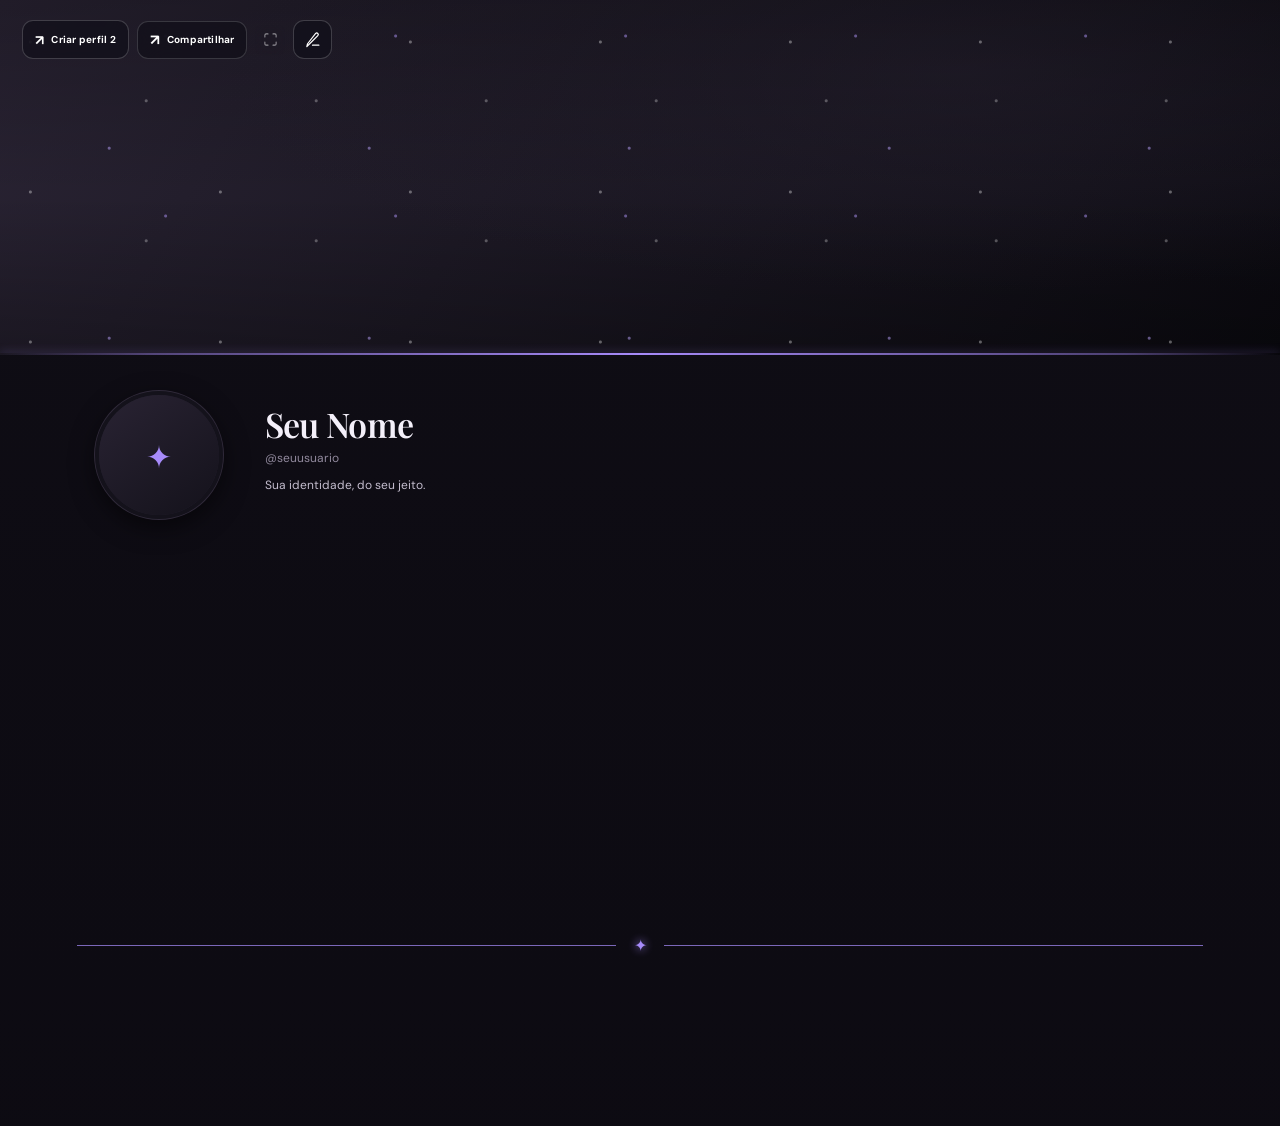
==== commit 390fb3ea: "Fix: force fresh Hättz Share stylesheet load" ====
--- a/index.html
+++ b/index.html
@@ -10,7 +10,7 @@
   <link rel="preconnect" href="https://fonts.gstatic.com" crossorigin>
   <link href="https://fonts.googleapis.com/css2?family=Cinzel:wght@400;500;600;700&family=Cormorant+Garamond:wght@400;500;600;700&family=DM+Sans:wght@400;500;600;700&family=Lora:wght@400;500;600;700&family=Manrope:wght@400;500;600;700;800&family=Montserrat:wght@400;500;600;700&family=Playfair+Display:wght@500;600;700&family=Space+Grotesk:wght@400;500;600;700&display=swap" rel="stylesheet">
 
-  <link rel="stylesheet" href="style.css">
+  <link rel="stylesheet" href="style.css?v=20261114-3">
 </head>
 
 <body>
--- a/style.css
+++ b/style.css
@@ -95,8 +95,7 @@
 .card-background-overlay {
   position: absolute;
   inset: 0;
-  /* Mantém a mídia de fundo visível por trás das superfícies de vidro. */
-  background: linear-gradient(180deg, #0b091040, #0b09106b 42%, #0b091087);
+  background: linear-gradient(180deg, #0b091080, #0b0910b8 42%, #0b0910d9);
 }
 
 .profile-card > .banner,
@@ -998,8 +997,7 @@
 
 @keyframes frame-highlight {
   0%, 100% { opacity: .35; }
-  50% { opacity: .9; }
-}
+  50% { opacity: .9; }}
 
 @media (prefers-reduced-motion: reduce) {
   *,
@@ -1998,8 +1996,7 @@
   .avatar-frame::before,
   .avatar-frame .ring-main,
   .avatar-frame .ring-secondary,
-  .avatar-frame .ornament {
-    animation: none !important;
+  .avatar-frame .ornament {    animation: none !important;
   }
 }
 
@@ -2998,8 +2995,7 @@
   object-fit: cover;
 }
 
-.music-info {
-  flex: 1;
+.music-info {  flex: 1;
   min-width: 0;
 }
 
@@ -3797,326 +3793,138 @@
   .share-input-action .secondary-button { padding-inline: 10px; }
 }
 
-
-/* Hättz Studio · Liquid Glass Card Lab */
-:root { --glass-opacity:30%; --glass-blur:18px; --glass-shine:35%; --glass-reflection:45%; --glass-border:55%; --glass-shadow:45%; --glass-radius:18px; }
-.stat-card,.detail-card {
-  position:relative; isolation:isolate; overflow:hidden;
-  border-radius:var(--glass-radius,var(--card-radius));
-  border-color:color-mix(in srgb,var(--border) calc(100% - var(--glass-border)),#fff var(--glass-border));
-  background:linear-gradient(145deg,color-mix(in srgb,#fff var(--glass-shine),transparent),transparent 58%),color-mix(in srgb,var(--card) var(--glass-opacity),transparent);
-  -webkit-backdrop-filter:blur(var(--glass-blur)) saturate(145%);
-  backdrop-filter:blur(var(--glass-blur)) saturate(145%);
-  box-shadow:0 14px 34px color-mix(in srgb,#000 var(--glass-shadow),transparent),inset 0 1px 0 color-mix(in srgb,#fff var(--glass-reflection),transparent);
-}
-.stat-card::after,.detail-card::after { content:"";position:absolute;z-index:0;inset:0;border-radius:inherit;pointer-events:none;opacity:1;background:linear-gradient(135deg,color-mix(in srgb,#fff var(--glass-reflection),transparent),transparent 34%,transparent 70%,color-mix(in srgb,#beaaff calc(var(--glass-reflection) * .35),transparent)); }
-.stat-card>*,.detail-card>* { position:relative;z-index:1; }
-.card-lab { padding:17px;border:1px solid color-mix(in srgb,var(--accent) 28%,var(--border));border-radius:16px;background:linear-gradient(145deg,color-mix(in srgb,var(--accent) 9%,transparent),transparent 62%),color-mix(in srgb,var(--card) 88%,transparent); }
-.card-lab-heading { display:flex;align-items:flex-start;justify-content:space-between;gap:12px;margin-bottom:17px; }
-.card-lab-kicker { color:var(--accent);font-size:8px;font-weight:800;letter-spacing:1.6px; }
-.card-lab-heading h3 { margin-top:5px;color:var(--text);font-size:19px;letter-spacing:-.5px; }
-.card-lab-heading h3 span { color:#bca6f5;font-size:12px;font-weight:500; }
-.card-lab-heading p { max-width:440px;margin-top:6px;color:var(--muted);font-size:11px;line-height:1.55; }
-.card-lab-icon { display:grid;place-items:center;width:36px;height:36px;flex:0 0 36px;border:1px solid #c4b2ff45;border-radius:12px;color:#d5c8ff;background:linear-gradient(145deg,#ffffff20,#a78bfa12);box-shadow:inset 0 1px #ffffff30,0 8px 22px #0005; }
-.card-lab>label { display:block;margin-bottom:7px;color:var(--muted);font-size:11px; }
-.card-lab-controls { display:grid;grid-template-columns:repeat(2,minmax(0,1fr));gap:14px 16px;margin-top:16px; }
-.card-lab-controls .range-field { min-width:0; }
-.card-lab-controls .range-heading { display:flex;justify-content:space-between;gap:8px;color:var(--muted);font-size:10px; }
-.card-lab-controls output { color:var(--text);font-variant-numeric:tabular-nums; }
-.card-lab-controls input { width:100%;accent-color:var(--accent); }
-.card-lab-actions { display:flex;flex-wrap:wrap;align-items:center;justify-content:space-between;gap:8px;margin-top:15px;padding-top:12px;border-top:1px solid var(--border); }
-.card-lab-actions span { color:var(--muted);font-size:9px; }
-@media(max-width:520px){.card-lab-controls{grid-template-columns:1fr}.card-lab-heading h3{font-size:17px}}
-
-
-/* Insígnias oficiais fornecidas exclusivamente pelo Hättz Share. */
-.badge.badge--official {
-  border-color: color-mix(in srgb, var(--accent) 72%, #ffffff 28%);
-  background: linear-gradient(135deg,
-    color-mix(in srgb, var(--accent) 28%, transparent),
-    color-mix(in srgb, #ffffff 9%, transparent));
-  color: color-mix(in srgb, var(--text) 82%, #ffffff 18%);
-  box-shadow: inset 0 1px 0 #ffffff35, 0 3px 12px color-mix(in srgb, var(--accent) 18%, transparent);
-  letter-spacing: .06em;
-  font-weight: 800;
-}
-
-
-/* Cargos do perfil: permite múltiplas etiquetas oficiais ao lado do usuário. */
-.role-chip-list {
-  display: inline-flex;
-  flex-wrap: wrap;
-  align-items: center;
-  gap: 6px;
-  min-width: 0;
-}
-.role-chip-list[hidden] {
+/* Hättz Share — manutenção remota */
+.remote-maintenance-overlay {
+  position: fixed;
+  inset: 0;
+  z-index: 999999;
+  display: grid;
+  place-items: center;
+  padding: 24px;
+  background: radial-gradient(circle at 50% 0%, rgba(124, 92, 190, .18), transparent 42%), rgba(7, 7, 11, .97);
+  backdrop-filter: blur(24px);
+  -webkit-backdrop-filter: blur(24px);
+}
+.remote-maintenance-overlay[hidden] { display: none; }
+.remote-maintenance-card {
+  width: min(100%, 480px);
+  padding: clamp(28px, 6vw, 48px);
+  text-align: center;
+  border: 1px solid rgba(196, 184, 224, .18);
+  border-radius: 28px;
+  background: linear-gradient(145deg, rgba(30, 27, 39, .92), rgba(13, 13, 19, .96));
+  box-shadow: 0 30px 100px rgba(0, 0, 0, .5), inset 0 1px rgba(255,255,255,.06);
+}
+.remote-maintenance-mark { display: inline-grid; place-items: center; width: 58px; height: 58px; margin-bottom: 22px; border: 1px solid rgba(196,184,224,.24); border-radius: 19px; color: #d6c6f6; font: 700 22px/1 Manrope, sans-serif; }
+.remote-maintenance-eyebrow { margin: 0 0 12px; color: #b9a6dc; font: 700 10px/1.4 Manrope, sans-serif; letter-spacing: .24em; }
+.remote-maintenance-card h1 { margin: 0 0 14px; color: #f4f0fa; font: 600 clamp(26px, 5vw, 34px)/1.15 Manrope, sans-serif; }
+.remote-maintenance-message { margin: 0 auto; max-width: 36ch; color: #c2bdcc; font: 400 14px/1.8 "DM Sans", sans-serif; white-space: pre-wrap; }
+.remote-maintenance-foot { display: block; margin-top: 28px; color: #8f879d; font: 600 10px/1.4 Manrope, sans-serif; letter-spacing: .12em; text-transform: uppercase; }
+
+/* HÄTTZ SHARE — correção de prioridade do editor */
+#editorModal.modal-backdrop {
+  position: fixed !important;
+  inset: 0 !important;
+  z-index: 99999 !important;
+  width: 100vw !important;
+  height: 100vh !important;
   display: none !important;
-}
-.role-chip-list > .role-chip {
-  display: inline-flex;
-  align-items: center;
-}
-.role-chip-list > .role-chip--official {
-  border-color: color-mix(in srgb, #cbb5ff 72%, #ffffff 28%);
-  background: linear-gradient(110deg, #171321, #302442, #171321);
-  color: #eadfff;
-  box-shadow: 0 0 10px #a78bfa30, inset 0 0 8px #d9c6ff12;
-}
-
-
-/* HÄTTZ VISUAL REFINEMENT — restrained glass + premium avatar frames */
-:root {
-  --glass-opacity: 18%;
-  --glass-blur: 10px;
-  --glass-shine: 12%;
-  --glass-reflection: 14%;
-  --glass-border: 30%;
-  --glass-shadow: 34%;
-  --glass-radius: 16px;
-}
-
-/* Glass Hub · painel Liquid Glass com corpo, refração e leitura confortável. */
-.stat-card,
-.detail-card {
-  position: relative;
-  isolation: isolate;
-  overflow: hidden;
-  border: 1px solid color-mix(in srgb, var(--text) 25%, var(--accent) 10%);
-  border-radius: var(--glass-radius, var(--card-radius, 16px));
-  background:
-    linear-gradient(
-      145deg,
-      color-mix(in srgb, #fff var(--glass-shine, 6%), transparent),
-      transparent 42%
-    ),
-    linear-gradient(
-      160deg,
-      color-mix(in srgb, var(--accent) 5%, transparent),
-      transparent 58%
-    ),
-    color-mix(in srgb, var(--card) var(--glass-opacity, 34%), transparent);
-  -webkit-backdrop-filter: blur(var(--glass-blur, 24px)) saturate(155%);
-  backdrop-filter: blur(var(--glass-blur, 24px)) saturate(155%);
-  box-shadow:
-    0 14px 36px #0007,
-    inset 0 1px 0 color-mix(in srgb, #fff var(--glass-reflection, 7%), transparent),
-    inset 0 -1px 0 #0003,
-    inset 1px 0 0 #ffffff0a,
-    inset -1px 0 0 #ffffff0a;
-  transition:
-    border-color var(--transition-fast),
-    transform var(--transition-fast),
-    box-shadow var(--transition-fast),
-    background var(--transition-fast);
-}
-
-/* Lâmina de luz discreta: dá volume de vidro sem atravessar o texto. */
-.stat-card::after,
-.detail-card::after {
-  content: "";
-  position: absolute;
-  z-index: 0;
-  inset: 0;
-  border-radius: inherit;
-  pointer-events: none;
-  background:
-    radial-gradient(
-      ellipse at 14% 0%,
-      color-mix(in srgb, #fff var(--glass-shine, 6%), transparent),
-      transparent 52%
-    ),
-    linear-gradient(
-      125deg,
-      color-mix(in srgb, #fff var(--glass-reflection, 7%), transparent),
-      transparent 24%,
-      transparent 76%,
-      color-mix(in srgb, var(--accent) 4%, transparent)
-    );
-  opacity: .72;
-}
-.stat-card > *,
-.detail-card > * {
-  position: relative;
-  z-index: 1;
-}
-.stat-card:hover,
-.detail-card:hover {
-  border-color: color-mix(in srgb, var(--text) 34%, var(--accent) 18%);
-  box-shadow:
-    0 16px 40px #0008,
-    inset 0 1px 0 color-mix(in srgb, #fff var(--glass-reflection, 7%), transparent),
-    inset 0 -1px 0 #0003,
-    inset 1px 0 0 #ffffff10,
-    inset -1px 0 0 #ffffff10;
-}
-.card-lab {
-  border-color: color-mix(in srgb, var(--border) 82%, var(--accent) 18%);
-  background: color-mix(in srgb, var(--card) 94%, #0b0a0e);
-}
-.card-lab-icon {
-  border-color: #c4b2ff24;
-  background: #ffffff08;
-  box-shadow: none;
-}
-
-/* Molduras: o desenho da peça é o protagonista; raridade aparece no acabamento,
-   não em anéis luminosos girando ou pulsando sem parar. */
-.avatar-frame::before {
-  animation: none !important;
-  opacity: 0 !important;
-  filter: none !important;
-}
-.avatar-frame .ring-main,
-.avatar-frame .ring-secondary,
-.avatar-frame .fine-line,
-.avatar-frame .ornament {
-  animation: none !important;
-  transition: filter .2s ease, opacity .2s ease;
-}
-.avatar-frame .ring-main {
-  stroke-width: 1.8;
-  filter: drop-shadow(0 1px 1px #000b);
-}
-.avatar-frame .ring-secondary {
-  opacity: .58;
-  stroke-width: .85;
-}
-.avatar-frame .fine-line {
-  stroke-width: 1.55;
-  filter: none;
-}
-.avatar-frame .ornament {
-  filter: none;
-}
-.avatar-frame .frame-detail-ring { opacity: .62; }
-.avatar-frame .frame-detail-dots { opacity: .34; }
-.avatar-frame .frame-detail-ticks { opacity: .72; }
-.avatar-frame .frame-detail-star,
-.avatar-frame .frame-detail-stone {
-  filter: drop-shadow(0 1px 2px #0009);
-}
-
-/* Common: metal acetinado e discreto. */
-.avatar-frame.rarity-common .ring-main,
-.avatar-frame.rarity-common .ornament {
-  filter: drop-shadow(0 1px 1px #0009);
-  opacity: .86;
-}
-/* Rare: contorno frio com leve contraste. */
-.avatar-frame.rarity-rare .ring-main,
-.avatar-frame.rarity-rare .ring-secondary {
-  filter: drop-shadow(0 0 1.5px #83bfff66);
-}
-/* Epic: metal violeta/prateado, sem brilho pulsante. */
-.avatar-frame.rarity-epic .ring-main,
-.avatar-frame.rarity-epic .ornament {
-  filter: drop-shadow(0 0 2px #a78bfa66);
-}
-/* Legendary: dourado polido com sombra curta, sem halo exagerado. */
-.avatar-frame.rarity-legendary .ring-main,
-.avatar-frame.rarity-legendary .ornament {
-  filter: drop-shadow(0 0 2px #e9c46a77);
-  opacity: 1;
-}
-.avatar-frame.custom-frame-color::before {
-  display: none !important;
-}
-.avatar-frame.custom-frame-color .ring-main,
-.avatar-frame.custom-frame-color .ring-secondary,
-.avatar-frame.custom-frame-color .fine-line {
-  filter: drop-shadow(0 1px 1px #0009);
-}
-@media (prefers-reduced-motion: reduce) {
-  .avatar-frame *,
-  .stat-card,
-  .detail-card { transition: none !important; animation: none !important; }
-}
-
-
-
-
-/* Card Lab · sete linguagens visuais selecionáveis por cartão ou globalmente. */
-.stat-card[data-card-glass-style],
-.detail-card[data-card-glass-style] {
-  transition: border-color .22s ease, box-shadow .22s ease, background .22s ease, transform .22s ease;
-}
-.stat-card[data-card-glass-style="metallic"],
-.detail-card[data-card-glass-style="metallic"] {
-  border-color: color-mix(in srgb, #d8dce6 var(--glass-border, 34%), var(--border));
-  background:
-    linear-gradient(145deg, #ffffff18, transparent 38%),
-    linear-gradient(115deg, #ffffff08, #737b8a12 48%, #ffffff05),
-    color-mix(in srgb, #687080 18%, var(--card) 82%);
-  box-shadow: 0 14px 34px #0008, inset 0 1px 0 #ffffff30, inset 0 -1px 0 #0005, inset 1px 0 #ffffff12;
-}
-.stat-card[data-card-glass-style="metallic"]::after,
-.detail-card[data-card-glass-style="metallic"]::after {
-  background: linear-gradient(115deg, #ffffff20, transparent 22%, #ffffff06 52%, transparent 76%, #0002);
-  opacity: .8;
-}
-.stat-card[data-card-glass-style="layered-depth"],
-.detail-card[data-card-glass-style="layered-depth"] {
-  border-color: color-mix(in srgb, var(--accent) 28%, var(--border));
-  background:
-    linear-gradient(145deg, color-mix(in srgb, var(--accent) 10%, transparent), transparent 46%),
-    color-mix(in srgb, var(--card) 76%, transparent);
-  box-shadow: 0 18px 38px #0008, 0 5px 0 -2px color-mix(in srgb, var(--accent) 16%, var(--card)), 0 9px 0 -5px #ffffff16, inset 0 1px 0 #ffffff1c;
-  transform: translateY(-1px);
-}
-.stat-card[data-card-glass-style="layered-depth"]::after,
-.detail-card[data-card-glass-style="layered-depth"]::after {
-  inset: 1px;
-  border: 1px solid #ffffff0c;
-  background: linear-gradient(145deg, #ffffff12, transparent 40%, #0002);
-}
-.stat-card[data-card-glass-style="liquid-chrome"],
-.detail-card[data-card-glass-style="liquid-chrome"] {
-  border-color: color-mix(in srgb, #e7eaf3 38%, var(--accent) 22%);
-  background:
-    radial-gradient(ellipse at 12% 0%, #ffffff30, transparent 48%),
-    linear-gradient(130deg, #ffffff16, #858b9a0b 28%, #ffffff0c 55%, #0002),
-    color-mix(in srgb, var(--card) 82%, #8b91a0 18%);
-  box-shadow: 0 15px 36px #0009, inset 0 1px 0 #ffffff55, inset 0 -1px 0 #0005, inset 0 0 18px #ffffff08;
-}
-.stat-card[data-card-glass-style="liquid-chrome"]::after,
-.detail-card[data-card-glass-style="liquid-chrome"]::after {
-  background: linear-gradient(112deg, transparent 12%, #ffffff20 27%, transparent 42%, #ffffff0a 68%, transparent 82%);
-  opacity: .72;
-}
-.stat-card[data-card-glass-style="minimal-premium"],
-.detail-card[data-card-glass-style="minimal-premium"] {
-  border-color: color-mix(in srgb, var(--border) 78%, var(--text) 22%);
-  background: color-mix(in srgb, var(--card) 94%, #000 6%);
-  box-shadow: 0 8px 22px #0005, inset 0 1px 0 #ffffff0a;
-  backdrop-filter: none;
-  -webkit-backdrop-filter: none;
-}
-.stat-card[data-card-glass-style="minimal-premium"]::after,
-.detail-card[data-card-glass-style="minimal-premium"]::after { display: none; }
-.stat-card[data-card-glass-style="soft-neumorphism"],
-.detail-card[data-card-glass-style="soft-neumorphism"] {
-  border-color: color-mix(in srgb, var(--card) 72%, #ffffff 12%);
-  background: color-mix(in srgb, var(--card) 94%, #ffffff 6%);
-  box-shadow: 7px 7px 18px #0007, -5px -5px 15px #ffffff0a, inset 1px 1px 0 #ffffff0c;
-  backdrop-filter: none;
-  -webkit-backdrop-filter: none;
-}
-.stat-card[data-card-glass-style="soft-neumorphism"]::after,
-.detail-card[data-card-glass-style="soft-neumorphism"]::after {
-  background: linear-gradient(145deg, #ffffff0b, transparent 48%, #0002);
-  opacity: .65;
-}
-.stat-card[data-card-glass-style="holographic"],
-.detail-card[data-card-glass-style="holographic"] {
-  border-color: color-mix(in srgb, #c5b8ff 42%, var(--accent) 25%);
-  background:
-    linear-gradient(118deg, #c9b5ff12, #78d9ed0c 28%, #f2a7d50c 56%, #f5dc9b0b 78%, transparent),
-    color-mix(in srgb, var(--card) 84%, #8b79bd 16%);
-  box-shadow: 0 14px 34px #0008, inset 0 1px 0 #ffffff2a, inset 0 0 22px #b9a4ff0b;
-}
-.stat-card[data-card-glass-style="holographic"]::after,
-.detail-card[data-card-glass-style="holographic"]::after {
-  background: linear-gradient(115deg, #d7c5ff18, transparent 25%, #8de4ef0c 45%, #f6b7df10 68%, transparent 88%);
-  opacity: .8;
-}
+  align-items: center !important;
+  justify-content: center !important;
+  padding: 18px !important;
+  background: rgba(5, 4, 8, .84) !important;
+  backdrop-filter: blur(12px) !important;
+  -webkit-backdrop-filter: blur(12px) !important;
+}
+#editorModal.modal-backdrop.open {
+  display: flex !important;
+}
+#editorModal .editor-modal {
+  position: relative !important;
+  display: flex !important;
+  flex-direction: column !important;
+  width: min(820px, 100%) !important;
+  height: min(94vh, 940px) !important;
+  max-height: 94vh !important;
+  min-height: 0 !important;
+  overflow: hidden !important;
+  margin: auto !important;
+  border: 1px solid #393044 !important;
+  border-radius: 20px !important;
+  background: #111019 !important;
+  color: #f4f0fa !important;
+  box-shadow: 0 30px 100px rgba(0,0,0,.65) !important;
+  text-align: left !important;
+}
+#editorModal .modal-header,
+#editorModal .editor-tabs,
+#editorModal .modal-footer {
+  flex: 0 0 auto !important;
+}
+#editorModal .modal-body {
+  display: block !important;
+  flex: 1 1 auto !important;
+  min-height: 0 !important;
+  overflow-y: auto !important;
+  padding: 22px clamp(16px, 3vw, 30px) !important;
+}
+#editorModal .editor-tabs {
+  display: flex !important;
+  gap: 5px !important;
+  padding: 0 22px !important;
+  border-bottom: 1px solid #292432 !important;
+}
+#editorModal .tab-button {
+  flex: 1 1 0 !important;
+  min-width: 76px !important;
+  padding: 12px 9px !important;
+  border: 0 !important;
+  border-bottom: 2px solid transparent !important;
+  background: transparent !important;
+  color: #aaa1b7 !important;
+  cursor: pointer !important;
+}
+#editorModal .field-group {
+  display: block !important;
+  margin: 0 0 20px !important;
+}
+#editorModal .field-group > label:first-child {
+  display: block !important;
+  margin: 0 0 8px !important;
+  color: #ded8e8 !important;
+  font-size: 12px !important;
+  font-weight: 600 !important;
+}
+#editorModal input:not([type="checkbox"]):not([type="radio"]):not([type="range"]),
+#editorModal select,
+#editorModal textarea {
+  max-width: 100% !important;
+  border: 1px solid #393044 !important;
+  border-radius: 9px !important;
+  background: #191620 !important;
+  color: #f4f0fa !important;
+  font: inherit !important;
+}
+#editorModal button {
+  font: inherit;
+  cursor: pointer;
+}
+#editorModal .close-button,
+#editorModal .tab-button,
+#editorModal .primary-button,
+#editorModal .secondary-button,
+#editorModal .danger-button {
+  border-radius: 9px !important;
+}
+@media (max-width: 650px) {
+  #editorModal.modal-backdrop { padding: 6px !important; }
+  #editorModal .editor-modal {
+    width: 100% !important;
+    height: 96dvh !important;
+    max-height: 96dvh !important;
+    border-radius: 14px !important;
+  }
+  #editorModal .editor-tabs { padding-inline: 8px !important; }
+  #editorModal .modal-body { padding: 14px 12px !important; }
+}
+
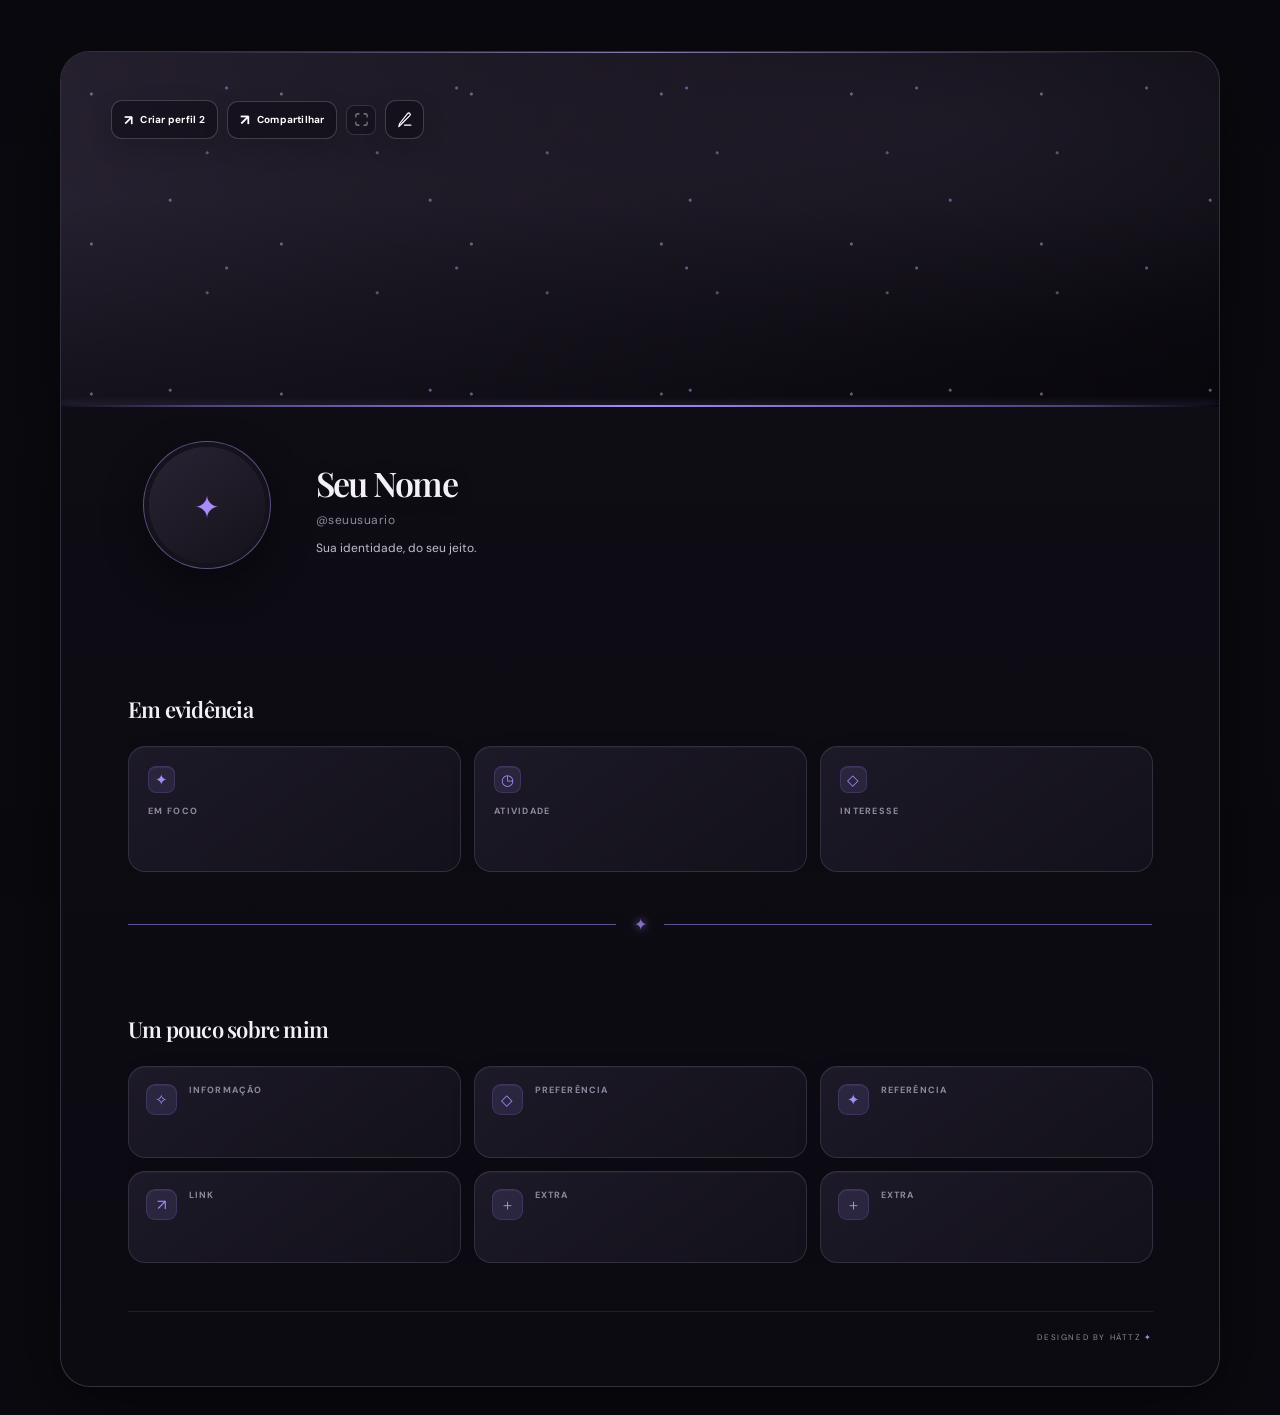
==== commit ac93f1b2: "Add files via upload" ====
--- a/index.html
+++ b/index.html
@@ -10,7 +10,7 @@
   <link rel="preconnect" href="https://fonts.gstatic.com" crossorigin>
   <link href="https://fonts.googleapis.com/css2?family=Cinzel:wght@400;500;600;700&family=Cormorant+Garamond:wght@400;500;600;700&family=DM+Sans:wght@400;500;600;700&family=Lora:wght@400;500;600;700&family=Manrope:wght@400;500;600;700;800&family=Montserrat:wght@400;500;600;700&family=Playfair+Display:wght@500;600;700&family=Space+Grotesk:wght@400;500;600;700&display=swap" rel="stylesheet">
 
-  <link rel="stylesheet" href="style.css?v=20261114-3">
+  <link rel="stylesheet" href="style.css">
 </head>
 
 <body>
@@ -882,4 +882,4 @@
   <script src="maintenance.js"></script>
   <script src="script.js"></script>
 </body>
-</html>+</html>
--- a/style.css
+++ b/style.css
@@ -997,7 +997,8 @@
 
 @keyframes frame-highlight {
   0%, 100% { opacity: .35; }
-  50% { opacity: .9; }}
+  50% { opacity: .9; }
+}
 
 @media (prefers-reduced-motion: reduce) {
   *,
@@ -1996,7 +1997,8 @@
   .avatar-frame::before,
   .avatar-frame .ring-main,
   .avatar-frame .ring-secondary,
-  .avatar-frame .ornament {    animation: none !important;
+  .avatar-frame .ornament {
+    animation: none !important;
   }
 }
 
@@ -2995,7 +2997,8 @@
   object-fit: cover;
 }
 
-.music-info {  flex: 1;
+.music-info {
+  flex: 1;
   min-width: 0;
 }
 
@@ -3821,110 +3824,143 @@
 .remote-maintenance-message { margin: 0 auto; max-width: 36ch; color: #c2bdcc; font: 400 14px/1.8 "DM Sans", sans-serif; white-space: pre-wrap; }
 .remote-maintenance-foot { display: block; margin-top: 28px; color: #8f879d; font: 600 10px/1.4 Manrope, sans-serif; letter-spacing: .12em; text-transform: uppercase; }
 
-/* HÄTTZ SHARE — correção de prioridade do editor */
-#editorModal.modal-backdrop {
-  position: fixed !important;
-  inset: 0 !important;
-  z-index: 99999 !important;
-  width: 100vw !important;
-  height: 100vh !important;
-  display: none !important;
-  align-items: center !important;
-  justify-content: center !important;
-  padding: 18px !important;
-  background: rgba(5, 4, 8, .84) !important;
-  backdrop-filter: blur(12px) !important;
-  -webkit-backdrop-filter: blur(12px) !important;
-}
-#editorModal.modal-backdrop.open {
-  display: flex !important;
-}
-#editorModal .editor-modal {
-  position: relative !important;
-  display: flex !important;
-  flex-direction: column !important;
-  width: min(820px, 100%) !important;
-  height: min(94vh, 940px) !important;
-  max-height: 94vh !important;
-  min-height: 0 !important;
-  overflow: hidden !important;
-  margin: auto !important;
-  border: 1px solid #393044 !important;
-  border-radius: 20px !important;
-  background: #111019 !important;
-  color: #f4f0fa !important;
-  box-shadow: 0 30px 100px rgba(0,0,0,.65) !important;
-  text-align: left !important;
-}
-#editorModal .modal-header,
-#editorModal .editor-tabs,
-#editorModal .modal-footer {
-  flex: 0 0 auto !important;
-}
-#editorModal .modal-body {
-  display: block !important;
-  flex: 1 1 auto !important;
-  min-height: 0 !important;
-  overflow-y: auto !important;
-  padding: 22px clamp(16px, 3vw, 30px) !important;
-}
-#editorModal .editor-tabs {
-  display: flex !important;
-  gap: 5px !important;
-  padding: 0 22px !important;
-  border-bottom: 1px solid #292432 !important;
-}
-#editorModal .tab-button {
-  flex: 1 1 0 !important;
-  min-width: 76px !important;
-  padding: 12px 9px !important;
-  border: 0 !important;
-  border-bottom: 2px solid transparent !important;
-  background: transparent !important;
-  color: #aaa1b7 !important;
-  cursor: pointer !important;
-}
-#editorModal .field-group {
-  display: block !important;
-  margin: 0 0 20px !important;
-}
-#editorModal .field-group > label:first-child {
-  display: block !important;
-  margin: 0 0 8px !important;
-  color: #ded8e8 !important;
-  font-size: 12px !important;
-  font-weight: 600 !important;
-}
-#editorModal input:not([type="checkbox"]):not([type="radio"]):not([type="range"]),
-#editorModal select,
-#editorModal textarea {
-  max-width: 100% !important;
-  border: 1px solid #393044 !important;
-  border-radius: 9px !important;
-  background: #191620 !important;
-  color: #f4f0fa !important;
-  font: inherit !important;
-}
-#editorModal button {
-  font: inherit;
-  cursor: pointer;
-}
-#editorModal .close-button,
-#editorModal .tab-button,
-#editorModal .primary-button,
-#editorModal .secondary-button,
-#editorModal .danger-button {
-  border-radius: 9px !important;
-}
-@media (max-width: 650px) {
-  #editorModal.modal-backdrop { padding: 6px !important; }
-  #editorModal .editor-modal {
-    width: 100% !important;
-    height: 96dvh !important;
-    max-height: 96dvh !important;
-    border-radius: 14px !important;
-  }
-  #editorModal .editor-tabs { padding-inline: 8px !important; }
-  #editorModal .modal-body { padding: 14px 12px !important; }
-}
-
+/* Hättz Share — tela de manutenção personalizável */
+.remote-maintenance-overlay{--maintenance-overlay:.62;--maintenance-blur:0px;--maintenance-accent:#9b7add;position:fixed;inset:0;z-index:999999;display:grid;place-items:center;padding:24px;overflow:hidden;background:#07070b;isolation:isolate}
+.remote-maintenance-overlay[hidden]{display:none!important}
+.remote-maintenance-backdrop{position:absolute;inset:-20px;z-index:0;background:radial-gradient(circle at 50% 0%,rgba(124,92,190,.2),transparent 42%),#07070b;overflow:hidden}
+.remote-maintenance-backdrop:after{content:"";position:absolute;inset:0;background:rgba(5,5,9,var(--maintenance-overlay));backdrop-filter:blur(var(--maintenance-blur));-webkit-backdrop-filter:blur(var(--maintenance-blur))}
+.remote-maintenance-backdrop img,.remote-maintenance-backdrop video{position:absolute;width:100%;height:100%;object-fit:cover;filter:blur(var(--maintenance-blur));transform:scale(1.03)}
+.remote-maintenance-card{position:relative;z-index:1;width:min(100%,500px);padding:clamp(28px,6vw,50px);text-align:center;border:1px solid rgba(220,210,240,.2);border-radius:30px;background:linear-gradient(145deg,rgba(30,27,39,.78),rgba(13,13,19,.76));box-shadow:0 30px 100px rgba(0,0,0,.5),inset 0 1px rgba(255,255,255,.06);backdrop-filter:blur(24px);-webkit-backdrop-filter:blur(24px)}
+.remote-maintenance-mark{border-color:color-mix(in srgb,var(--maintenance-accent),transparent 65%);color:var(--maintenance-accent)}
+.remote-maintenance-card h1{margin:0 0 14px;color:#f4f0fa;font:600 clamp(26px,5vw,36px)/1.15 Manrope,sans-serif}
+
+
+/* =========================================================
+   HÄTTZ PROFILE — SIGNATURE LIQUID GLASS REFRESH
+   Keeps Studio variables, media, frames and profile controls.
+   ========================================================= */
+:root{
+  --profile-glass:color-mix(in srgb,var(--card) 78%,transparent);
+  --profile-line:color-mix(in srgb,var(--border) 72%,rgba(225,210,255,.2));
+}
+body{background-color:var(--background)}
+.page{position:relative;z-index:1;width:min(100% - 36px,1160px);min-height:100vh;min-height:100dvh;margin:0 auto;padding:clamp(22px,4vw,52px) 0 28px}
+.profile-card{min-height:0;border:1px solid color-mix(in srgb,var(--border) 75%,rgba(220,205,250,.24));border-radius:30px;background:var(--card);box-shadow:0 35px 110px rgba(0,0,0,.42),0 8px 30px rgba(0,0,0,.2),inset 0 1px rgba(255,255,255,.055)}
+.profile-card:before{content:"";position:absolute;z-index:5;inset:0 8% auto;height:1px;background:linear-gradient(90deg,transparent,color-mix(in srgb,var(--accent) 45%,white 20%),transparent);pointer-events:none}
+.card-background{border-radius:inherit}
+.banner{height:clamp(220px,32vw,350px);border-radius:29px 29px 0 0}
+.banner-overlay{background:linear-gradient(180deg,rgba(5,4,9,.12),rgba(5,4,9,.04) 42%,rgba(5,4,9,.52))}
+.banner-actions{padding:clamp(16px,2.8vw,28px)}
+.banner-heading{padding:12px 16px;border:1px solid rgba(255,255,255,.13);border-radius:15px;background:rgba(10,9,15,.2);backdrop-filter:blur(14px);-webkit-backdrop-filter:blur(14px)}
+.banner-title{letter-spacing:.04em;text-shadow:0 3px 22px rgba(0,0,0,.3)}
+.banner-tool-actions{gap:9px}
+.banner-tool-actions .icon-button,.profile-switch-button,.share-profile-button{border:1px solid rgba(255,255,255,.19);background:rgba(12,10,18,.48);box-shadow:0 8px 24px rgba(0,0,0,.16);backdrop-filter:blur(16px);-webkit-backdrop-filter:blur(16px);transition:transform .22s,border-color .22s,background .22s,box-shadow .22s}
+.banner-tool-actions .icon-button:hover,.profile-switch-button:hover,.share-profile-button:hover{transform:translateY(-2px);border-color:color-mix(in srgb,var(--accent) 65%,white 15%);background:rgba(28,22,40,.75);box-shadow:0 12px 30px rgba(0,0,0,.25)}
+.profile-content{padding:0 clamp(20px,5.2vw,68px) clamp(22px,4vw,44px)}
+.identity-section{gap:clamp(18px,3vw,30px);margin-top:-62px;padding-bottom:clamp(24px,3vw,34px)}
+.avatar-area{width:158px;height:158px;flex-basis:158px}
+.avatar-photo{width:126px;height:126px;border-width:5px;box-shadow:0 0 0 1px color-mix(in srgb,var(--accent) 38%,var(--border)),0 15px 42px rgba(0,0,0,.42)}
+.avatar-frame{filter:drop-shadow(0 7px 16px rgba(0,0,0,.3))}
+.identity-info{min-width:0;padding-top:35px}
+.name-line{gap:10px;align-items:center}
+.name-line h1{letter-spacing:-.045em;text-wrap:balance;text-shadow:0 3px 25px rgba(0,0,0,.16)}
+.profile-meta{gap:10px;align-items:center;flex-wrap:wrap;margin-top:6px}
+.username{letter-spacing:.045em}
+.role-chip{border:1px solid color-mix(in srgb,var(--accent) 40%,var(--border));background:color-mix(in srgb,var(--accent) 12%,transparent);border-radius:30px;padding:5px 10px;letter-spacing:.07em}
+.bio{max-width:66ch;line-height:1.75}
+.badges{gap:8px;margin-top:13px}
+.badge{padding:6px 11px;border:1px solid color-mix(in srgb,var(--accent) 25%,var(--border));border-radius:30px;background:color-mix(in srgb,var(--accent) 9%,var(--card));font-size:9px;letter-spacing:.025em;backdrop-filter:blur(8px)}
+.content-section{padding-top:clamp(22px,3vw,34px)}
+.section-heading{margin-bottom:17px}
+.section-heading h2{letter-spacing:-.035em}
+.section-description{line-height:1.65}
+.stats-grid,.details-grid{gap:13px}
+.stat-card,.detail-card{border-color:var(--profile-line);border-radius:17px;background:linear-gradient(145deg,color-mix(in srgb,var(--accent) 6%,var(--card)),color-mix(in srgb,var(--card) 94%,transparent));box-shadow:0 10px 28px rgba(0,0,0,.09),inset 0 1px rgba(255,255,255,.035);transition:transform .22s,border-color .22s,box-shadow .22s}
+.stat-card:hover,.detail-card:hover{transform:translateY(-3px);border-color:color-mix(in srgb,var(--accent) 45%,var(--border));box-shadow:0 17px 38px rgba(0,0,0,.17),inset 0 1px rgba(255,255,255,.06)}
+.stat-card{min-height:126px;padding:19px}
+.stat-icon,.detail-icon{border:1px solid color-mix(in srgb,var(--accent) 16%,transparent);box-shadow:inset 0 1px rgba(255,255,255,.06)}
+.stat-value{letter-spacing:-.035em}
+.detail-card{min-height:92px;padding:17px}
+.detail-value{line-height:1.65}
+.profile-divider{margin:clamp(24px,4vw,42px) 0 4px;opacity:.78}
+.music-player{border-color:color-mix(in srgb,var(--accent) 26%,var(--border));border-radius:18px;background:linear-gradient(120deg,color-mix(in srgb,var(--accent) 12%,var(--card)),color-mix(in srgb,var(--card) 92%,transparent));box-shadow:0 15px 38px rgba(0,0,0,.22),inset 0 1px rgba(255,255,255,.06);backdrop-filter:blur(18px);-webkit-backdrop-filter:blur(18px)}
+.music-player.is-floating{border-radius:18px}
+.profile-footer{margin-top:clamp(30px,4vw,48px);padding-top:20px;border-top:1px solid color-mix(in srgb,var(--border) 65%,transparent)}
+.footer-signature{letter-spacing:.2em}
+.page-caption{margin:17px auto 0;color:color-mix(in srgb,var(--muted) 85%,transparent);font-size:10px;letter-spacing:.09em}
+.toast{border:1px solid color-mix(in srgb,var(--accent) 25%,var(--border));border-radius:14px;background:color-mix(in srgb,var(--card) 88%,#08070d);backdrop-filter:blur(18px);box-shadow:0 18px 55px rgba(0,0,0,.4)}
+/* Editor modal */
+.modal-backdrop{padding:18px;background:rgba(4,3,8,.72);backdrop-filter:blur(18px);-webkit-backdrop-filter:blur(18px)}
+.editor-modal,.share-modal{border:1px solid color-mix(in srgb,var(--border) 70%,rgba(221,204,255,.24));border-radius:24px;background:linear-gradient(150deg,color-mix(in srgb,var(--card) 96%,#282034),color-mix(in srgb,var(--card) 97%,#08070d));box-shadow:0 35px 120px rgba(0,0,0,.58),inset 0 1px rgba(255,255,255,.06)}
+.editor-modal{width:min(100%,820px);height:min(92dvh,940px);max-height:min(92dvh,940px)}
+.modal-header{padding:25px 28px 19px}
+.modal-header h2{font-family:Manrope,sans-serif;font-size:25px;font-weight:750;letter-spacing:-.05em}
+.owner-mark{display:inline-flex;margin-top:7px;padding:5px 9px;border:1px solid color-mix(in srgb,var(--accent) 25%,var(--border));border-radius:30px;background:color-mix(in srgb,var(--accent) 9%,transparent);letter-spacing:.12em}
+.close-button{width:38px;height:38px;border-radius:12px;background:rgba(255,255,255,.045);border-color:color-mix(in srgb,var(--border) 80%,white 8%);transition:transform .2s,border-color .2s,background .2s}
+.close-button:hover{transform:rotate(90deg);background:color-mix(in srgb,var(--accent) 12%,transparent)}
+.editor-tabs{gap:7px;padding:0 26px;border-color:color-mix(in srgb,var(--border) 70%,transparent)}
+.tab-button{min-height:46px;border-bottom-width:2px;border-radius:10px 10px 0 0;font-size:11px}
+.tab-button.active{background:linear-gradient(180deg,color-mix(in srgb,var(--accent) 11%,transparent),transparent)}
+.modal-body{padding:26px 28px}
+.field-group{margin-bottom:24px;padding:15px;border:1px solid color-mix(in srgb,var(--border) 62%,transparent);border-radius:15px;background:color-mix(in srgb,var(--card) 58%,transparent)}
+.field-group>label:first-child{font-size:11px;letter-spacing:.025em}
+.text-input{min-height:44px;border-radius:11px;background:color-mix(in srgb,var(--card) 82%,#050408);border-color:color-mix(in srgb,var(--border) 75%,white 5%)}
+.text-input:focus{box-shadow:0 0 0 4px color-mix(in srgb,var(--accent) 12%,transparent)}
+.switch-row{padding:12px 13px;border:1px solid color-mix(in srgb,var(--border) 65%,transparent);border-radius:12px;background:color-mix(in srgb,var(--card) 48%,transparent)}
+.upload-box{border:1px dashed color-mix(in srgb,var(--accent) 38%,var(--border));border-radius:15px;background:color-mix(in srgb,var(--accent) 5%,transparent);transition:border-color .2s,background .2s}
+.upload-box:hover{border-color:var(--accent);background:color-mix(in srgb,var(--accent) 10%,transparent)}
+.dynamic-row{gap:9px;padding:10px;border-radius:13px;border-color:color-mix(in srgb,var(--border) 75%,white 5%);background:color-mix(in srgb,var(--card) 68%,transparent)}
+.dynamic-row .text-input{border-radius:9px}
+.editor-separator{margin:30px 0;background:linear-gradient(90deg,transparent,var(--border),transparent)}
+.modal-footer{padding:16px 24px;border-top:1px solid color-mix(in srgb,var(--border) 65%,transparent);background:color-mix(in srgb,var(--card) 92%,transparent);backdrop-filter:blur(16px)}
+.primary-button,.secondary-button,.text-button,.add-button{transition:transform .2s,border-color .2s,background .2s,box-shadow .2s}
+.primary-button{border-radius:12px;background:linear-gradient(125deg,color-mix(in srgb,var(--accent) 88%,white 8%),color-mix(in srgb,var(--accent) 65%,#4d3677));box-shadow:0 9px 24px color-mix(in srgb,var(--accent) 18%,transparent)}
+.primary-button:hover,.secondary-button:hover,.add-button:hover{transform:translateY(-1px)}
+.share-modal{border-radius:24px}
+.share-modal-header{padding:23px 25px 18px}
+.share-modal-header h2{font-family:Manrope,sans-serif;font-weight:750;letter-spacing:-.04em}
+.share-modal-body{padding:20px 25px 25px}
+.share-result-panel{border-radius:16px}
+@media(max-width:760px){
+ .page{width:min(100% - 20px,1160px);padding:10px 0 18px}
+ .profile-card{border-radius:20px}
+ .banner{height:clamp(185px,52vw,260px);border-radius:19px 19px 0 0}
+ .banner-actions{padding:12px}
+ .banner-tool-actions{gap:5px}
+ .identity-section{gap:13px;margin-top:-45px;padding-bottom:19px;align-items:flex-end}
+ .avatar-area{width:112px;height:112px;flex-basis:112px}
+ .avatar-photo{width:91px;height:91px;border-width:4px}
+ .identity-info{padding-top:27px;padding-bottom:5px}
+ .name-line h1{font-size:clamp(20px,5vw,27px)}
+ .profile-content{padding-inline:17px;padding-bottom:24px}
+ .stats-grid,.details-grid{grid-template-columns:repeat(2,minmax(0,1fr));gap:9px}
+ .stat-card{min-height:112px;padding:14px}
+ .detail-card{padding:13px;gap:9px}
+ .content-section{padding-top:22px}
+ .modal-backdrop{padding:8px}
+ .editor-modal{width:100%;height:96dvh;max-height:96dvh;border-radius:18px}
+ .modal-header{padding:18px 17px 14px}
+ .editor-tabs{padding:0 12px;gap:3px}
+ .tab-button{min-width:65px;padding:11px 6px;font-size:10px}
+ .modal-body{padding:16px 13px}
+ .field-group{padding:12px;margin-bottom:14px}
+ .modal-footer{padding:12px;gap:9px;flex-wrap:wrap}
+ .backup-actions,.modal-main-actions{gap:7px}
+ .modal-main-actions{width:100%;justify-content:space-between}
+ .save-button{flex:1}
+ .share-modal{max-height:94dvh;border-radius:18px}
+ .share-modal-header{padding:17px}
+ .share-modal-body{padding:15px 17px 19px}
+}
+@media(max-width:420px){
+ .identity-section{align-items:flex-start;flex-direction:column;gap:0;margin-top:-40px}
+ .avatar-area{margin-left:2px}
+ .identity-info{padding-top:5px}
+ .stats-grid,.details-grid{grid-template-columns:1fr}
+ .stat-card{min-height:100px}
+ .banner-heading{max-width:58%;padding:9px 11px}
+ .profile-switch-button{max-width:38px;overflow:hidden;white-space:nowrap}
+}
+@media(prefers-reduced-motion:reduce){
+ .stat-card,.detail-card,.banner-tool-actions .icon-button,.profile-switch-button,.share-profile-button,.close-button,.primary-button,.secondary-button,.text-button,.add-button{transition:none!important}
+}
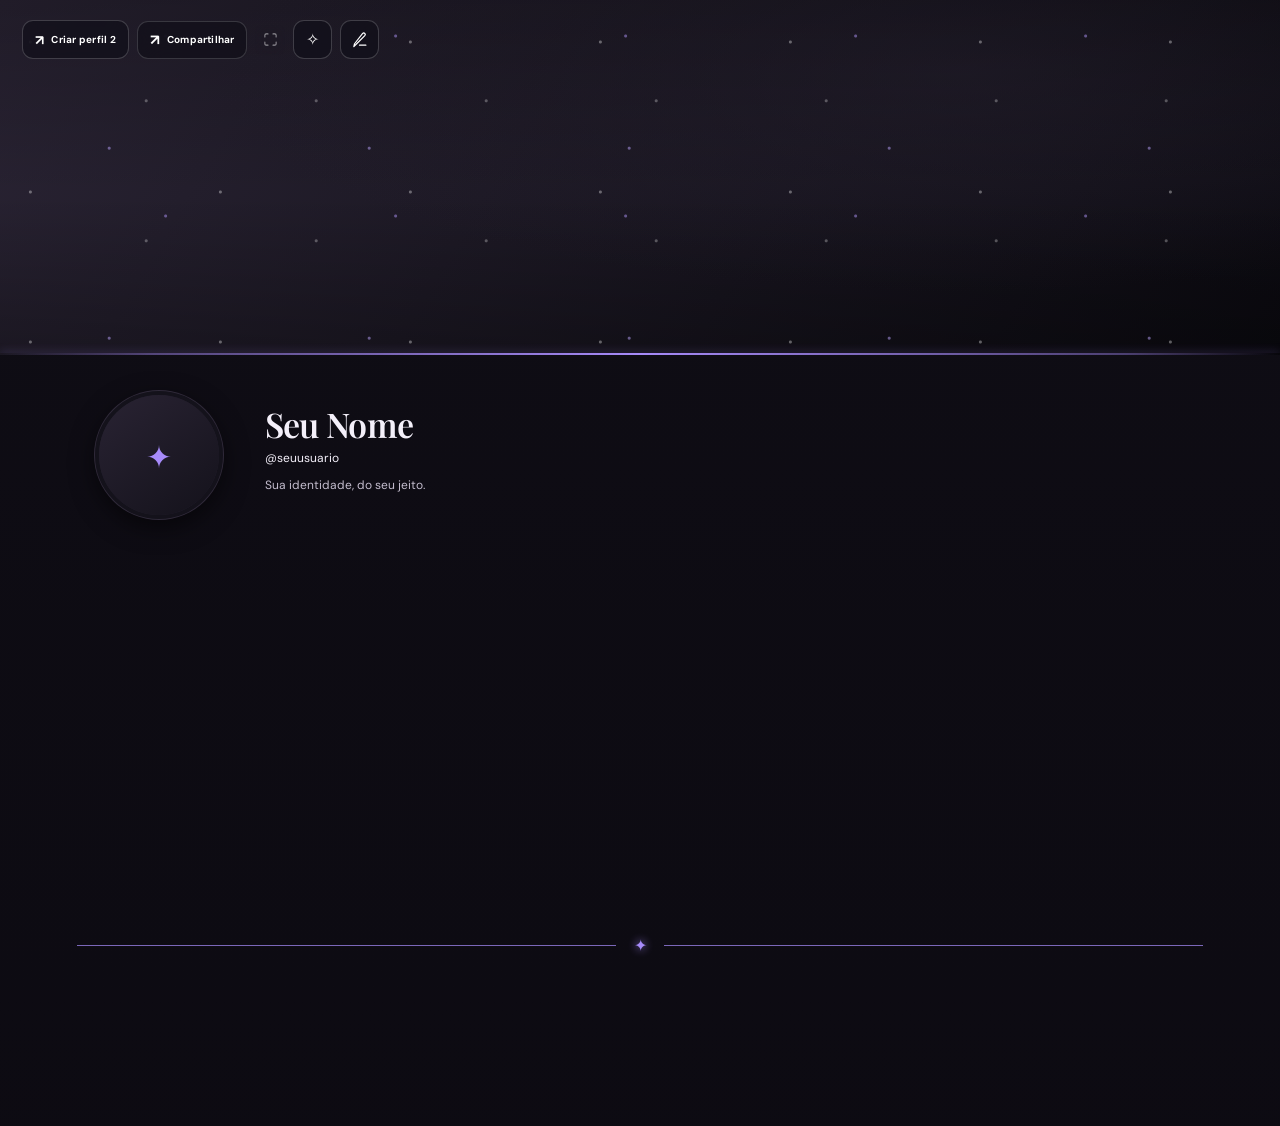
==== commit 9aee5b60: "Add files via upload" ====
--- a/index.html
+++ b/index.html
@@ -10,6 +10,7 @@
   <link rel="preconnect" href="https://fonts.gstatic.com" crossorigin>
   <link href="https://fonts.googleapis.com/css2?family=Cinzel:wght@400;500;600;700&family=Cormorant+Garamond:wght@400;500;600;700&family=DM+Sans:wght@400;500;600;700&family=Lora:wght@400;500;600;700&family=Manrope:wght@400;500;600;700;800&family=Montserrat:wght@400;500;600;700&family=Playfair+Display:wght@500;600;700&family=Space+Grotesk:wght@400;500;600;700&display=swap" rel="stylesheet">
 
+  <link rel="stylesheet" href="core/design-tokens.css">
   <link rel="stylesheet" href="style.css">
 </head>
 
@@ -50,6 +51,7 @@
                 <path d="M8 3H5a2 2 0 0 0-2 2v3M16 3h3a2 2 0 0 1 2 2v3M21 16v3a2 2 0 0 1-2 2h-3M3 16v3a2 2 0 0 0 2 2h3"></path>
               </svg>
             </button>
+            <button class="icon-button" id="openStudio" type="button" aria-label="Abrir Hättz Studio" title="Hättz Studio"><span aria-hidden="true">✧</span></button>
             <button class="icon-button" id="openEditor" aria-label="Editar perfil" title="Personalizar perfil">
               <svg viewBox="0 0 24 24" aria-hidden="true">
                 <path d="M12 20h9"></path>
@@ -453,6 +455,7 @@
             <label for="avatarFrameSelect">Estilo da moldura</label>
             <select class="text-input" id="avatarFrameSelect">
               <option value="none">Sem moldura</option>
+              <option value="amethyst">Amethyst · Elite</option>
               <optgroup label="Clássicas e ornamentais">
                 <option value="celestial">Celestial</option>
                 <option value="gothic">Gótica</option>
@@ -470,6 +473,7 @@
               <option value="common">Common</option>
               <option value="rare">Rare</option>
               <option value="epic">Epic</option>
+              <option value="elite">Elite</option>
               <option value="legendary">Legendary</option>
             </select>
             <label class="switch-row frame-color-toggle">
@@ -879,6 +883,7 @@
   </div>
 
   <script src="share-config.js"></script>
+  <script src="core/hattz-core.js"></script>
   <script src="maintenance.js"></script>
   <script src="script.js"></script>
 </body>
--- a/style.css
+++ b/style.css
@@ -1,15 +1,15 @@
 :root {
-  --background: #0b0a10;
+  --background: var(--hattz-color-bg);
   --gradient: #292333;
-  --card: #14121b;
-  --accent: #a78bfa;
-  --text: #f4f0fa;
-  --muted: #91899d;
-  --border: #302a3a;
-  --font: "DM Sans", sans-serif;
-
-  --transition-fast: .2s ease;
-  --transition-normal: .3s ease;
+  --card: var(--hattz-color-bg-elevated);
+  --accent: var(--hattz-color-accent);
+  --text: var(--hattz-color-text);
+  --muted: var(--hattz-color-muted);
+  --border: var(--hattz-color-border);
+  --font: var(--hattz-font-sans);
+
+  --transition-fast: var(--hattz-motion-fast);
+  --transition-normal: var(--hattz-motion-normal);
 }
 
 * {
@@ -3834,133 +3834,22 @@
 .remote-maintenance-mark{border-color:color-mix(in srgb,var(--maintenance-accent),transparent 65%);color:var(--maintenance-accent)}
 .remote-maintenance-card h1{margin:0 0 14px;color:#f4f0fa;font:600 clamp(26px,5vw,36px)/1.15 Manrope,sans-serif}
 
-
-/* =========================================================
-   HÄTTZ PROFILE — SIGNATURE LIQUID GLASS REFRESH
-   Keeps Studio variables, media, frames and profile controls.
-   ========================================================= */
-:root{
-  --profile-glass:color-mix(in srgb,var(--card) 78%,transparent);
-  --profile-line:color-mix(in srgb,var(--border) 72%,rgba(225,210,255,.2));
-}
-body{background-color:var(--background)}
-.page{position:relative;z-index:1;width:min(100% - 36px,1160px);min-height:100vh;min-height:100dvh;margin:0 auto;padding:clamp(22px,4vw,52px) 0 28px}
-.profile-card{min-height:0;border:1px solid color-mix(in srgb,var(--border) 75%,rgba(220,205,250,.24));border-radius:30px;background:var(--card);box-shadow:0 35px 110px rgba(0,0,0,.42),0 8px 30px rgba(0,0,0,.2),inset 0 1px rgba(255,255,255,.055)}
-.profile-card:before{content:"";position:absolute;z-index:5;inset:0 8% auto;height:1px;background:linear-gradient(90deg,transparent,color-mix(in srgb,var(--accent) 45%,white 20%),transparent);pointer-events:none}
-.card-background{border-radius:inherit}
-.banner{height:clamp(220px,32vw,350px);border-radius:29px 29px 0 0}
-.banner-overlay{background:linear-gradient(180deg,rgba(5,4,9,.12),rgba(5,4,9,.04) 42%,rgba(5,4,9,.52))}
-.banner-actions{padding:clamp(16px,2.8vw,28px)}
-.banner-heading{padding:12px 16px;border:1px solid rgba(255,255,255,.13);border-radius:15px;background:rgba(10,9,15,.2);backdrop-filter:blur(14px);-webkit-backdrop-filter:blur(14px)}
-.banner-title{letter-spacing:.04em;text-shadow:0 3px 22px rgba(0,0,0,.3)}
-.banner-tool-actions{gap:9px}
-.banner-tool-actions .icon-button,.profile-switch-button,.share-profile-button{border:1px solid rgba(255,255,255,.19);background:rgba(12,10,18,.48);box-shadow:0 8px 24px rgba(0,0,0,.16);backdrop-filter:blur(16px);-webkit-backdrop-filter:blur(16px);transition:transform .22s,border-color .22s,background .22s,box-shadow .22s}
-.banner-tool-actions .icon-button:hover,.profile-switch-button:hover,.share-profile-button:hover{transform:translateY(-2px);border-color:color-mix(in srgb,var(--accent) 65%,white 15%);background:rgba(28,22,40,.75);box-shadow:0 12px 30px rgba(0,0,0,.25)}
-.profile-content{padding:0 clamp(20px,5.2vw,68px) clamp(22px,4vw,44px)}
-.identity-section{gap:clamp(18px,3vw,30px);margin-top:-62px;padding-bottom:clamp(24px,3vw,34px)}
-.avatar-area{width:158px;height:158px;flex-basis:158px}
-.avatar-photo{width:126px;height:126px;border-width:5px;box-shadow:0 0 0 1px color-mix(in srgb,var(--accent) 38%,var(--border)),0 15px 42px rgba(0,0,0,.42)}
-.avatar-frame{filter:drop-shadow(0 7px 16px rgba(0,0,0,.3))}
-.identity-info{min-width:0;padding-top:35px}
-.name-line{gap:10px;align-items:center}
-.name-line h1{letter-spacing:-.045em;text-wrap:balance;text-shadow:0 3px 25px rgba(0,0,0,.16)}
-.profile-meta{gap:10px;align-items:center;flex-wrap:wrap;margin-top:6px}
-.username{letter-spacing:.045em}
-.role-chip{border:1px solid color-mix(in srgb,var(--accent) 40%,var(--border));background:color-mix(in srgb,var(--accent) 12%,transparent);border-radius:30px;padding:5px 10px;letter-spacing:.07em}
-.bio{max-width:66ch;line-height:1.75}
-.badges{gap:8px;margin-top:13px}
-.badge{padding:6px 11px;border:1px solid color-mix(in srgb,var(--accent) 25%,var(--border));border-radius:30px;background:color-mix(in srgb,var(--accent) 9%,var(--card));font-size:9px;letter-spacing:.025em;backdrop-filter:blur(8px)}
-.content-section{padding-top:clamp(22px,3vw,34px)}
-.section-heading{margin-bottom:17px}
-.section-heading h2{letter-spacing:-.035em}
-.section-description{line-height:1.65}
-.stats-grid,.details-grid{gap:13px}
-.stat-card,.detail-card{border-color:var(--profile-line);border-radius:17px;background:linear-gradient(145deg,color-mix(in srgb,var(--accent) 6%,var(--card)),color-mix(in srgb,var(--card) 94%,transparent));box-shadow:0 10px 28px rgba(0,0,0,.09),inset 0 1px rgba(255,255,255,.035);transition:transform .22s,border-color .22s,box-shadow .22s}
-.stat-card:hover,.detail-card:hover{transform:translateY(-3px);border-color:color-mix(in srgb,var(--accent) 45%,var(--border));box-shadow:0 17px 38px rgba(0,0,0,.17),inset 0 1px rgba(255,255,255,.06)}
-.stat-card{min-height:126px;padding:19px}
-.stat-icon,.detail-icon{border:1px solid color-mix(in srgb,var(--accent) 16%,transparent);box-shadow:inset 0 1px rgba(255,255,255,.06)}
-.stat-value{letter-spacing:-.035em}
-.detail-card{min-height:92px;padding:17px}
-.detail-value{line-height:1.65}
-.profile-divider{margin:clamp(24px,4vw,42px) 0 4px;opacity:.78}
-.music-player{border-color:color-mix(in srgb,var(--accent) 26%,var(--border));border-radius:18px;background:linear-gradient(120deg,color-mix(in srgb,var(--accent) 12%,var(--card)),color-mix(in srgb,var(--card) 92%,transparent));box-shadow:0 15px 38px rgba(0,0,0,.22),inset 0 1px rgba(255,255,255,.06);backdrop-filter:blur(18px);-webkit-backdrop-filter:blur(18px)}
-.music-player.is-floating{border-radius:18px}
-.profile-footer{margin-top:clamp(30px,4vw,48px);padding-top:20px;border-top:1px solid color-mix(in srgb,var(--border) 65%,transparent)}
-.footer-signature{letter-spacing:.2em}
-.page-caption{margin:17px auto 0;color:color-mix(in srgb,var(--muted) 85%,transparent);font-size:10px;letter-spacing:.09em}
-.toast{border:1px solid color-mix(in srgb,var(--accent) 25%,var(--border));border-radius:14px;background:color-mix(in srgb,var(--card) 88%,#08070d);backdrop-filter:blur(18px);box-shadow:0 18px 55px rgba(0,0,0,.4)}
-/* Editor modal */
-.modal-backdrop{padding:18px;background:rgba(4,3,8,.72);backdrop-filter:blur(18px);-webkit-backdrop-filter:blur(18px)}
-.editor-modal,.share-modal{border:1px solid color-mix(in srgb,var(--border) 70%,rgba(221,204,255,.24));border-radius:24px;background:linear-gradient(150deg,color-mix(in srgb,var(--card) 96%,#282034),color-mix(in srgb,var(--card) 97%,#08070d));box-shadow:0 35px 120px rgba(0,0,0,.58),inset 0 1px rgba(255,255,255,.06)}
-.editor-modal{width:min(100%,820px);height:min(92dvh,940px);max-height:min(92dvh,940px)}
-.modal-header{padding:25px 28px 19px}
-.modal-header h2{font-family:Manrope,sans-serif;font-size:25px;font-weight:750;letter-spacing:-.05em}
-.owner-mark{display:inline-flex;margin-top:7px;padding:5px 9px;border:1px solid color-mix(in srgb,var(--accent) 25%,var(--border));border-radius:30px;background:color-mix(in srgb,var(--accent) 9%,transparent);letter-spacing:.12em}
-.close-button{width:38px;height:38px;border-radius:12px;background:rgba(255,255,255,.045);border-color:color-mix(in srgb,var(--border) 80%,white 8%);transition:transform .2s,border-color .2s,background .2s}
-.close-button:hover{transform:rotate(90deg);background:color-mix(in srgb,var(--accent) 12%,transparent)}
-.editor-tabs{gap:7px;padding:0 26px;border-color:color-mix(in srgb,var(--border) 70%,transparent)}
-.tab-button{min-height:46px;border-bottom-width:2px;border-radius:10px 10px 0 0;font-size:11px}
-.tab-button.active{background:linear-gradient(180deg,color-mix(in srgb,var(--accent) 11%,transparent),transparent)}
-.modal-body{padding:26px 28px}
-.field-group{margin-bottom:24px;padding:15px;border:1px solid color-mix(in srgb,var(--border) 62%,transparent);border-radius:15px;background:color-mix(in srgb,var(--card) 58%,transparent)}
-.field-group>label:first-child{font-size:11px;letter-spacing:.025em}
-.text-input{min-height:44px;border-radius:11px;background:color-mix(in srgb,var(--card) 82%,#050408);border-color:color-mix(in srgb,var(--border) 75%,white 5%)}
-.text-input:focus{box-shadow:0 0 0 4px color-mix(in srgb,var(--accent) 12%,transparent)}
-.switch-row{padding:12px 13px;border:1px solid color-mix(in srgb,var(--border) 65%,transparent);border-radius:12px;background:color-mix(in srgb,var(--card) 48%,transparent)}
-.upload-box{border:1px dashed color-mix(in srgb,var(--accent) 38%,var(--border));border-radius:15px;background:color-mix(in srgb,var(--accent) 5%,transparent);transition:border-color .2s,background .2s}
-.upload-box:hover{border-color:var(--accent);background:color-mix(in srgb,var(--accent) 10%,transparent)}
-.dynamic-row{gap:9px;padding:10px;border-radius:13px;border-color:color-mix(in srgb,var(--border) 75%,white 5%);background:color-mix(in srgb,var(--card) 68%,transparent)}
-.dynamic-row .text-input{border-radius:9px}
-.editor-separator{margin:30px 0;background:linear-gradient(90deg,transparent,var(--border),transparent)}
-.modal-footer{padding:16px 24px;border-top:1px solid color-mix(in srgb,var(--border) 65%,transparent);background:color-mix(in srgb,var(--card) 92%,transparent);backdrop-filter:blur(16px)}
-.primary-button,.secondary-button,.text-button,.add-button{transition:transform .2s,border-color .2s,background .2s,box-shadow .2s}
-.primary-button{border-radius:12px;background:linear-gradient(125deg,color-mix(in srgb,var(--accent) 88%,white 8%),color-mix(in srgb,var(--accent) 65%,#4d3677));box-shadow:0 9px 24px color-mix(in srgb,var(--accent) 18%,transparent)}
-.primary-button:hover,.secondary-button:hover,.add-button:hover{transform:translateY(-1px)}
-.share-modal{border-radius:24px}
-.share-modal-header{padding:23px 25px 18px}
-.share-modal-header h2{font-family:Manrope,sans-serif;font-weight:750;letter-spacing:-.04em}
-.share-modal-body{padding:20px 25px 25px}
-.share-result-panel{border-radius:16px}
-@media(max-width:760px){
- .page{width:min(100% - 20px,1160px);padding:10px 0 18px}
- .profile-card{border-radius:20px}
- .banner{height:clamp(185px,52vw,260px);border-radius:19px 19px 0 0}
- .banner-actions{padding:12px}
- .banner-tool-actions{gap:5px}
- .identity-section{gap:13px;margin-top:-45px;padding-bottom:19px;align-items:flex-end}
- .avatar-area{width:112px;height:112px;flex-basis:112px}
- .avatar-photo{width:91px;height:91px;border-width:4px}
- .identity-info{padding-top:27px;padding-bottom:5px}
- .name-line h1{font-size:clamp(20px,5vw,27px)}
- .profile-content{padding-inline:17px;padding-bottom:24px}
- .stats-grid,.details-grid{grid-template-columns:repeat(2,minmax(0,1fr));gap:9px}
- .stat-card{min-height:112px;padding:14px}
- .detail-card{padding:13px;gap:9px}
- .content-section{padding-top:22px}
- .modal-backdrop{padding:8px}
- .editor-modal{width:100%;height:96dvh;max-height:96dvh;border-radius:18px}
- .modal-header{padding:18px 17px 14px}
- .editor-tabs{padding:0 12px;gap:3px}
- .tab-button{min-width:65px;padding:11px 6px;font-size:10px}
- .modal-body{padding:16px 13px}
- .field-group{padding:12px;margin-bottom:14px}
- .modal-footer{padding:12px;gap:9px;flex-wrap:wrap}
- .backup-actions,.modal-main-actions{gap:7px}
- .modal-main-actions{width:100%;justify-content:space-between}
- .save-button{flex:1}
- .share-modal{max-height:94dvh;border-radius:18px}
- .share-modal-header{padding:17px}
- .share-modal-body{padding:15px 17px 19px}
-}
-@media(max-width:420px){
- .identity-section{align-items:flex-start;flex-direction:column;gap:0;margin-top:-40px}
- .avatar-area{margin-left:2px}
- .identity-info{padding-top:5px}
- .stats-grid,.details-grid{grid-template-columns:1fr}
- .stat-card{min-height:100px}
- .banner-heading{max-width:58%;padding:9px 11px}
- .profile-switch-button{max-width:38px;overflow:hidden;white-space:nowrap}
-}
-@media(prefers-reduced-motion:reduce){
- .stat-card,.detail-card,.banner-tool-actions .icon-button,.profile-switch-button,.share-profile-button,.close-button,.primary-button,.secondary-button,.text-button,.add-button{transition:none!important}
-}
+/* Hättz Studio — Liquid Glass custom */
+.stat-card, .detail-card {
+  background: linear-gradient(145deg,
+    color-mix(in srgb, var(--card) calc((1 - var(--card-glass-opacity, var(--studio-opacity, .72))) * 100%), transparent),
+    color-mix(in srgb, var(--card) calc(var(--card-glass-opacity, var(--studio-opacity, .72)) * 100%), transparent));
+  backdrop-filter: blur(var(--card-glass-blur, var(--studio-blur, 18px))) saturate(1.28);
+  -webkit-backdrop-filter: blur(var(--card-glass-blur, var(--studio-blur, 18px))) saturate(1.28);
+  border-color: color-mix(in srgb, var(--accent) calc(var(--studio-border, .45) * 100%), var(--border));
+  box-shadow: 0 12px 32px rgba(0,0,0,calc(.12 + var(--studio-depth, .42) * .18)), inset 0 1px 0 rgba(255,255,255,calc(var(--studio-reflection, .42) * .18)), 0 0 22px color-mix(in srgb, var(--accent) calc(var(--card-glass-glow, var(--studio-glow, .28)) * 18%), transparent);
+}
+.avatar-frame.frame-amethyst::before { opacity: var(--studio-frame-lighting, .65); padding: var(--studio-frame-thickness, 2px); background: conic-gradient(#e5d5ff,#8f58d7,#f5eaff,#6336a5,#c5a3ff,#e5d5ff); filter: drop-shadow(0 0 9px rgba(170,120,255,.8)); }
+.avatar-frame.frame-amethyst .amethyst-gems path { fill: #8d55d1; stroke: #e8d7ff; stroke-width: 1.8; filter: drop-shadow(0 0 4px #a978ed); }
+.avatar-frame.frame-amethyst .ring-main { stroke: #d9bdff; stroke-width: 2.8; filter: drop-shadow(0 0 6px #9d68e8); }
+.avatar-frame.frame-amethyst .ring-secondary { stroke: #8b5bc4; stroke-width: 1.5; }
+.hattz-vip-badge{border-color:#d6b36c!important;background:linear-gradient(120deg,rgba(133,95,43,.28),rgba(232,204,137,.12))!important;color:#f0d69a!important;box-shadow:0 0 12px rgba(211,173,100,.18)}
+.hattz-collectible.rarity-premium{border-color:#8f78c7!important;color:#c9b5f3!important}.hattz-collectible.rarity-elite{border-color:#d6b36c!important;color:#f0d69a!important;box-shadow:0 0 12px rgba(211,173,100,.16)}
+.avatar-frame.rarity-elite::before { opacity: .98; filter: drop-shadow(0 0 9px #c8a1ff) drop-shadow(0 0 16px rgba(164,105,235,.5)); }
+.avatar-frame.rarity-elite .ring-main { filter: drop-shadow(0 0 8px #c79bff); }
+.avatar-frame.rarity-elite .ornament { filter: drop-shadow(0 0 6px #e7d2ff); }
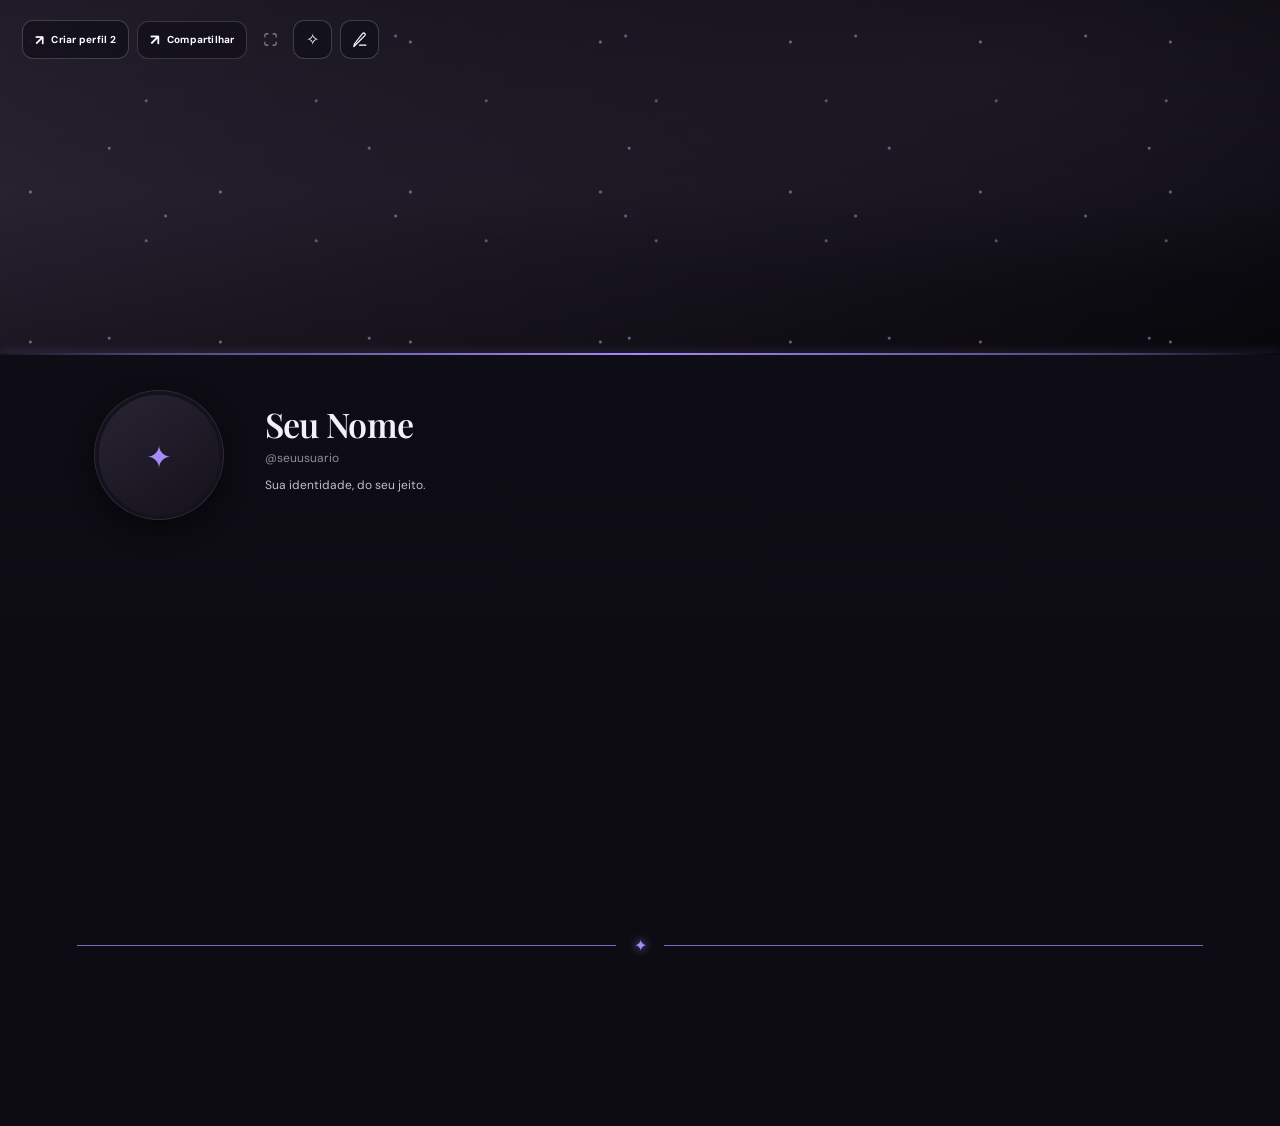
==== commit 0c40771a: "Add files via upload" ====
--- a/index.html
+++ b/index.html
@@ -224,21 +224,7 @@
             <textarea class="text-input" id="editBio" rows="3" maxlength="180" placeholder="Escreva uma descrição..."></textarea>
           </div>
 
-          <label class="switch-row">
-            <span>
-              <strong>Selo de verificação</strong>
-            </span>
-            <input type="checkbox" id="editVerified">
-            <span class="switch"></span>
-          </label>
-          <div class="field-group verified-color-field">
-            <label for="verifiedColor">Cor do selo verificado</label>
-            <div class="color-input-row">
-              <input type="color" id="verifiedColor" value="#729cff" aria-label="Escolher cor do selo verificado">
-              <span class="field-hint">Personalize a cor do símbolo ao lado do nome.</span>
-            </div>
-            <button class="text-button field-reset-button" id="resetVerifiedColor" type="button">Restaurar cor original</button>
-          </div>
+          <p class="field-hint vip-verification-note">O selo de verificação é concedido automaticamente enquanto o benefício VIP estiver ativo. Ele não pode ser ativado manualmente pelo editor.</p>
 
           <div class="field-group">
             <label for="editBadges">Tags personalizadas</label>
--- a/core/design-tokens.css
+++ b/core/design-tokens.css
@@ -0,0 +1,31 @@
+:root {
+  color-scheme: dark;
+  --hattz-color-bg: #0b0a10;
+  --hattz-color-bg-elevated: #14121b;
+  --hattz-color-surface: #1b1723;
+  --hattz-color-accent: #a78bfa;
+  --hattz-color-accent-strong: #8b68d5;
+  --hattz-color-text: #f4f0fa;
+  --hattz-color-muted: #91899d;
+  --hattz-color-border: #302a3a;
+  --hattz-color-danger: #e28b9a;
+  --hattz-color-success: #8bd7b4;
+  --hattz-font-sans: "DM Sans", sans-serif;
+  --hattz-font-display: "Manrope", "DM Sans", sans-serif;
+  --hattz-space-1: 4px;
+  --hattz-space-2: 8px;
+  --hattz-space-3: 12px;
+  --hattz-space-4: 16px;
+  --hattz-space-5: 20px;
+  --hattz-space-6: 24px;
+  --hattz-radius-sm: 10px;
+  --hattz-radius-md: 14px;
+  --hattz-radius-lg: 20px;
+  --hattz-radius-xl: 28px;
+  --hattz-glass-bg: rgba(20, 18, 27, .72);
+  --hattz-glass-border: rgba(198, 177, 235, .14);
+  --hattz-glass-blur: 22px;
+  --hattz-shadow-panel: 0 22px 70px rgba(0, 0, 0, .28);
+  --hattz-motion-fast: .18s ease;
+  --hattz-motion-normal: .28s ease;
+}
--- a/style.css
+++ b/style.css
@@ -2349,6 +2349,22 @@
   stroke-width: .8;
   stroke-dasharray: 1 3.4;
   opacity: .72;
+}
+.avatar-frame .frame-detail-inner {
+  fill: none;
+  stroke: var(--frame-metal);
+  stroke-width: .55;
+  stroke-dasharray: 9 2 1 2;
+  opacity: .42;
+}
+.avatar-frame .frame-detail-filigree {
+  fill: none;
+  stroke: var(--frame-metal);
+  stroke-width: .9;
+  stroke-linecap: round;
+  stroke-linejoin: round;
+  opacity: .78;
+  filter: drop-shadow(0 0 1.8px var(--frame-shadow));
 }
 .avatar-frame .frame-detail-dots {
   fill: none;
